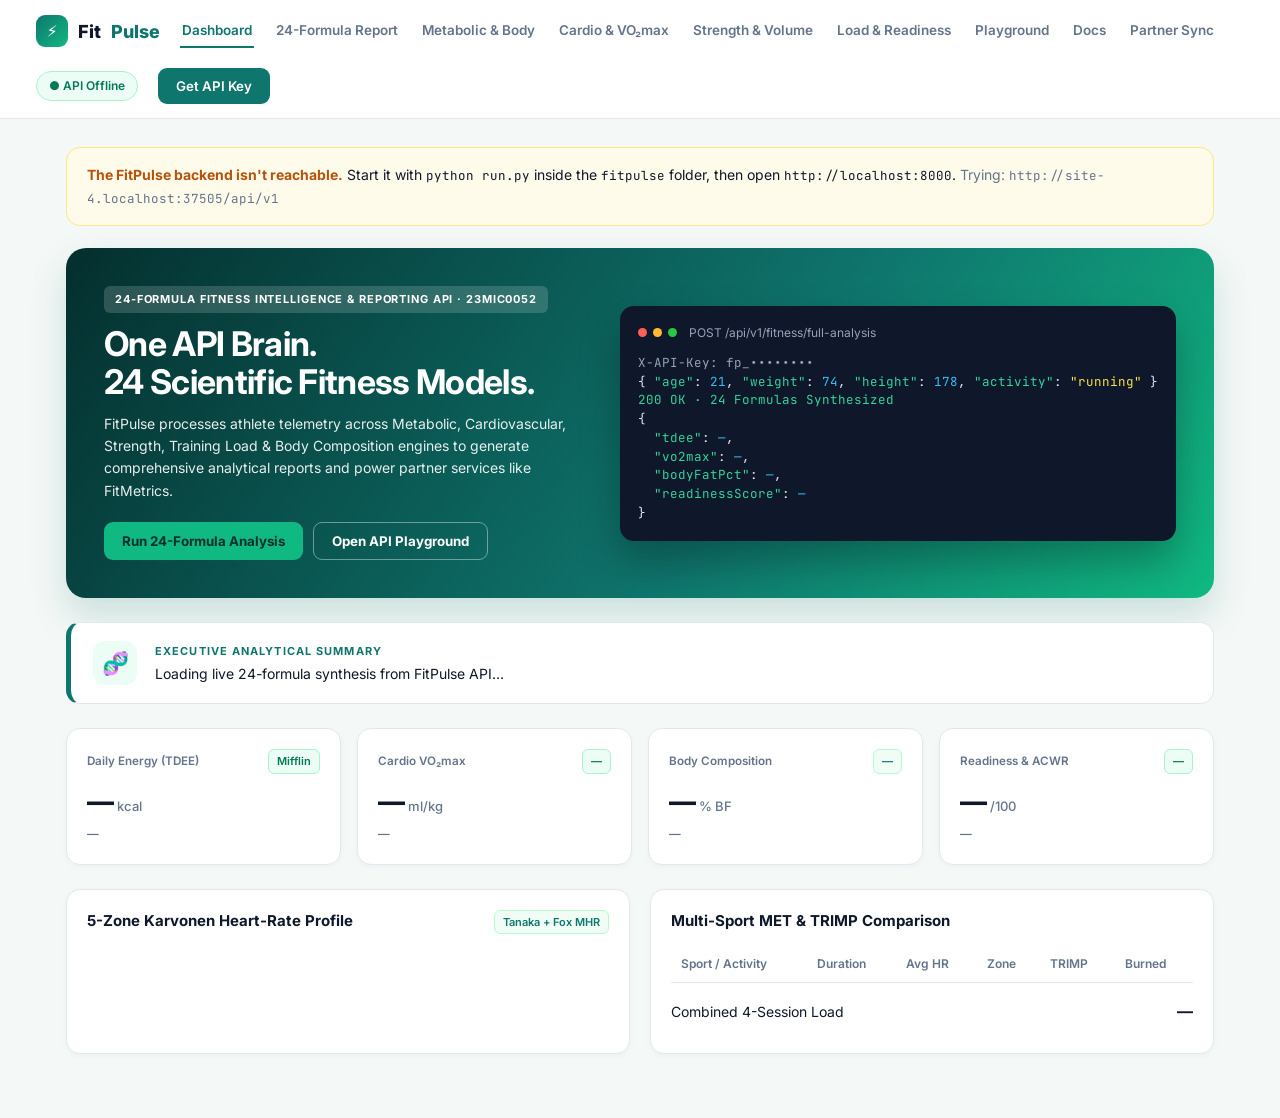
==== fitpulse/frontend/index.html @ ebc34ab5 "Add FitPulse 24-Formula API and UI under fitpulse directory" ====
<!doctype html>
<html lang="en">
<head>
  <meta charset="utf-8">
  <meta name="viewport" content="width=device-width,initial-scale=1">
  <title>FitPulse — 24-Formula Fitness Intelligence & Personal Metrics API</title>
  <link href="https://fonts.googleapis.com/css2?family=Inter:wght@400;500;600;700;800&family=JetBrains+Mono:wght@400;500;600&display=swap" rel="stylesheet">
  <link rel="stylesheet" href="style.css">
</head>
<body>
<nav>
  <div class="logo"><i>⚡</i>Fit<span>Pulse</span></div>
  <a data-s="dash" class="on">Dashboard</a>
  <a data-s="master">24-Formula Report</a>
  <a data-s="meta">Metabolic &amp; Body</a>
  <a data-s="cardio">Cardio &amp; VO₂max</a>
  <a data-s="str">Strength &amp; Volume</a>
  <a data-s="train">Load &amp; Readiness</a>
  <a data-s="play">Playground</a>
  <a data-s="docs">Docs</a>
  <a data-s="intg">Partner Sync</a>
  <div class="sp"></div>
  <span class="pill" id="health">● checking…</span>
  <button class="btn" onclick="openKey()">Get API Key</button>
</nav>

<div class="modal" id="keyModal">
  <div class="card">
    <h3>Get a free FitPulse API key</h3>
    <p class="sub" style="margin-bottom:14px">Keys are sent in the <code class="mono">X-API-Key</code> header · 60 requests/min.</p>
    <div id="keyForm">
      <label>Name</label><input id="kName" value="Majit">
      <label style="margin-top:10px">Email</label><input id="kMail" value="majit@vitstudent.ac.in">
      <div id="kErr" style="color:#ef4444;font-size:13px;margin-top:8px"></div>
      <div style="display:flex;gap:8px;margin-top:12px">
        <button class="btn" onclick="makeKey()">Generate key</button>
        <button class="btn o" onclick="closeKey()">Cancel</button>
      </div>
    </div>
    <div id="keyDone" style="display:none">
      <label>Your FitPulse API key</label>
      <div class="keybox" id="kOut"></div>
      <p style="font-size:13px;color:var(--mute)">Saved in this browser — the website now uses your key.</p>
      <button class="btn" style="margin-top:12px" onclick="closeKey()">Done</button>
    </div>
  </div>
</div>

<main>
  <div id="offline" style="display:none;background:#fffbeb;border:1px solid #fde68a;border-radius:14px;padding:16px 20px;margin-bottom:22px;font-size:14px;line-height:1.6">
    <b style="color:#b45309">The FitPulse backend isn't reachable.</b> Start it with <code class="mono">python run.py</code> inside the <code class="mono">fitpulse</code> folder, then open <code class="mono">http://localhost:8000</code>.
    <span style="color:var(--mute)">Trying: <code class="mono" id="apiUrl"></code></span>
  </div>

  <!-- 1. DASHBOARD -->
  <section id="dash" class="on">
    <div class="hero">
      <div>
        <span class="tag">24-Formula Fitness Intelligence &amp; Reporting API · 23MIC0052</span>
        <h1>One API Brain.<br>24 Scientific Fitness Models.</h1>
        <p>FitPulse processes athlete telemetry across Metabolic, Cardiovascular, Strength, Training Load &amp; Body Composition engines to generate comprehensive analytical reports and power partner services like FitMetrics.</p>
        <div class="btns">
          <button class="btn" onclick="go('master')">Run 24-Formula Analysis</button>
          <button class="btn o" onclick="go('play')">Open API Playground</button>
        </div>
      </div>
      <div class="codebox">
        <div class="h"><b></b><b></b><b></b>&nbsp; POST /api/v1/fitness/full-analysis</div>
<pre><span style="color:#94a3b8">X-API-Key: fp_••••••••</span>
{ <span class="k">"age"</span>: <span class="n">21</span>, <span class="k">"weight"</span>: <span class="n">74</span>, <span class="k">"height"</span>: <span class="n">178</span>, <span class="k">"activity"</span>: <span class="s">"running"</span> }
<span style="color:#34d399">200 OK · 24 Formulas Synthesized</span>
{
  <span class="k">"tdee"</span>: <span class="n" id="hTdee">—</span>,
  <span class="k">"vo2max"</span>: <span class="n" id="hVo2">—</span>,
  <span class="k">"bodyFatPct"</span>: <span class="n" id="hBf">—</span>,
  <span class="k">"readinessScore"</span>: <span class="n" id="hRdy">—</span>
}</pre>
      </div>
    </div>

    <div class="summary">
      <div class="ic">🧬</div>
      <div>
        <div class="eyebrow" style="margin:0 0 4px">Executive Analytical Summary</div>
        <p id="dSum">Loading live 24-formula synthesis from FitPulse API…</p>
      </div>
    </div>

    <div class="grid4">
      <div class="card stat"><small>Daily Energy (TDEE) <span class="chip gr" id="dBmrTag">Mifflin</span></small><div class="v" id="dTdee">—<span> kcal</span></div><small id="dBmrSub">—</small></div>
      <div class="card stat"><small>Cardio VO₂max <span class="chip gr" id="dVo2Tag">—</span></small><div class="v" id="dVo2">—<span> ml/kg</span></div><small id="dFitAge">—</small></div>
      <div class="card stat"><small>Body Composition <span class="chip" id="dBfTag">—</span></small><div class="v" id="dBf">—<span> % BF</span></div><small id="dBmiSub">—</small></div>
      <div class="card stat"><small>Readiness &amp; ACWR <span class="chip gr" id="dRdyTag">—</span></small><div class="v" id="dRdy">—<span> /100</span></div><small id="dAcwrSub">—</small></div>
    </div>

    <div class="grid2">
      <div class="card">
        <h3>5-Zone Karvonen Heart-Rate Profile <span class="chip" style="float:right">Tanaka + Fox MHR</span></h3>
        <div id="dZones"></div>
      </div>
      <div class="card">
        <h3>Multi-Sport MET &amp; TRIMP Comparison</h3>
        <table>
          <tr><th>Sport / Activity</th><th>Duration</th><th>Avg HR</th><th>Zone</th><th>TRIMP</th><th>Burned</th></tr>
          <tbody id="dLog"></tbody>
        </table>
        <div class="res" style="border:0;margin-top:6px"><span>Combined 4-Session Load</span><b id="dLogT">—</b></div>
      </div>
    </div>
  </section>

  <!-- 2. 24-FORMULA MASTER REPORT SHEET -->
  <section id="master">
    <div class="eyebrow">Comprehensive Analytical Engine</div>
    <h2>24-Formula Master Fitness Report Sheet</h2>
    <p class="sub">Enter athlete biometrics and session data once — FitPulse runs all <b>24 scientific formulas across 5 domains</b> and generates a downloadable PDF Report Sheet.</p>
    <div class="grid2" style="grid-template-columns:1fr 1.35fr">
      <div class="card">
        <h3>Athlete &amp; Biometric Inputs</h3>
        <div class="f3">
          <div><label>Athlete Name</label><input id="mName" value="Majit · 23MIC0052"></div>
          <div><label>Age</label><input id="mAge" value="21"></div>
          <div><label>Gender</label><select id="mGen"><option value="male">Male</option><option value="female">Female</option></select></div>
        </div>
        <div class="f3">
          <div><label>Weight (kg)</label><input id="mWt" value="74"></div>
          <div><label>Height (cm)</label><input id="mHt" value="178"></div>
          <div><label>Activity Level</label><select id="mActLvl"><option value="sedentary">Sedentary</option><option value="light">Light</option><option value="moderate" selected>Moderate</option><option value="active">Active</option><option value="very_active">Very Active</option></select></div>
        </div>
        <div class="f3">
          <div><label>Neck (cm)</label><input id="mNk" value="38"></div>
          <div><label>Waist (cm)</label><input id="mWa" value="84"></div>
          <div><label>Goal</label><select id="mGoal"><option value="lose">Weight Loss</option><option value="maintain" selected>Maintain</option><option value="gain">Muscle Gain</option></select></div>
        </div>
        <h3 style="margin-top:14px">Sport, Cardio, Strength &amp; Recovery Inputs</h3>
        <div class="f3">
          <div><label>Sport Activity</label><select id="mSport"><option value="running">Running</option><option value="cycling">Cycling</option><option value="swimming">Swimming</option><option value="hiit">HIIT</option><option value="football">Football</option><option value="badminton">Badminton</option><option value="weight_training">Weight Training</option></select></div>
          <div><label>Duration (min)</label><input id="mDur" value="45"></div>
          <div><label>Avg HR / Rest HR</label><div style="display:flex;gap:6px"><input id="mAhr" value="172"><input id="mRhr" value="62"></div></div>
        </div>
        <div class="f3">
          <div><label>5K Run Time (min)</label><input id="mPaceT" value="25"></div>
          <div><label>Cooper 12-min (m)</label><input id="mCooper" value="2800"></div>
          <div><label>Bench (kg × reps)</label><div style="display:flex;gap:6px"><input id="mLw" value="80"><input id="mLr" value="6"></div></div>
        </div>
        <div style="display:flex;gap:10px;margin-top:12px">
          <button class="btn" style="flex:1" onclick="runMaster()">⚡ Run All 24 Formulas</button>
          <button class="btn o" style="flex:1" onclick="downloadMasterPdf()">⬇ Download PDF Report Sheet</button>
        </div>
      </div>

      <div class="card">
        <h3>Live 24-Formula Analytical Matrix <span class="chip gr" style="float:right">POST /fitness/full-analysis</span></h3>
        <div id="mMatrix" class="matrix-grid"></div>
      </div>
    </div>
  </section>

  <!-- 3. METABOLIC & BODY COMPOSITION -->
  <section id="meta">
    <div class="eyebrow">Domains 1 &amp; 5 · Metabolic &amp; Body Composition</div>
    <h2>Multi-Model BMR, TDEE, Macros &amp; Anthropometry</h2>
    <p class="sub">Compares Mifflin-St Jeor, Harris-Benedict &amp; Katch-McArdle BMR equations alongside BMI Prime, Ponderal Index, U.S. Navy Body Fat &amp; 4 Ideal Weight models.</p>
    <div class="grid2">
      <div class="card">
        <h3>Metabolic Energy &amp; Macronutrient Engine <span class="chip" style="float:right">/fitness/calories</span></h3>
        <div class="f3">
          <div><label>Age</label><input id="eAge" value="21"></div>
          <div><label>Gender</label><select id="eGen"><option value="male">Male</option><option value="female">Female</option></select></div>
          <div><label>Weight (kg)</label><input id="eWt" value="74"></div>
        </div>
        <div class="f3">
          <div><label>Height (cm)</label><input id="eHt" value="178"></div>
          <div><label>Activity Level</label><select id="eAct"><option value="sedentary">Sedentary (1.2×)</option><option value="light">Light (1.375×)</option><option value="moderate" selected>Moderate (1.55×)</option><option value="active">Active (1.725×)</option><option value="very_active">Very Active (1.9×)</option></select></div>
          <div><label>Goal</label><select id="eGoal"><option value="lose">Lose (-500)</option><option value="maintain" selected>Maintain</option><option value="gain">Gain (+350)</option></select></div>
        </div>
        <button class="btn" style="width:100%" onclick="calcEnergy()">Calculate Metabolic Profile</button>
        <div id="eOut" style="margin-top:12px"></div>
      </div>

      <div class="card">
        <h3>Anthropometry: BMI, Navy Body Fat &amp; Ideal Weight</h3>
        <div class="f4">
          <div><label>Height (cm)</label><input id="bHt" value="178"></div>
          <div><label>Weight (kg)</label><input id="bWt" value="74"></div>
          <div><label>Neck (cm)</label><input id="bNk" value="38"></div>
          <div><label>Waist (cm)</label><input id="bWa" value="84"></div>
        </div>
        <button class="btn" style="width:100%" onclick="calcBody()">Analyse Body Composition</button>
        <div id="bOut" style="margin-top:12px"></div>
      </div>
    </div>
  </section>

  <!-- 4. CARDIO & VO2MAX -->
  <section id="cardio">
    <div class="eyebrow">Domain 2 · Cardiovascular Performance</div>
    <h2>Pace, Riegel Race Predictor &amp; Dual-Model VO₂max</h2>
    <p class="sub">Supports Running, Cycling &amp; Swimming pace analysis, Riegel endurance predictions, and Cooper 12-min + Uth HR-Ratio VO₂max models.</p>
    <div class="grid2">
      <div class="card">
        <h3>Pace &amp; Riegel Race Predictor <span class="chip" style="float:right">/fitness/pace</span></h3>
        <div class="f3">
          <div><label>Activity</label><select id="pAct"><option value="running">Running</option><option value="cycling">Cycling</option><option value="swimming">Swimming</option></select></div>
          <div><label>Distance (km)</label><input id="pDist" value="5"></div>
          <div><label>Time (min)</label><input id="pTime" value="25"></div>
        </div>
        <button class="btn" style="width:100%" onclick="calcPace()">Analyse Pace &amp; Predict Races</button>
        <div class="grid3" style="margin:16px 0 6px">
          <div><label>Pace</label><b style="font-size:22px" id="pP">—</b><small style="color:var(--mute)"> /km</small></div>
          <div><label>Speed</label><b style="font-size:22px" id="pS">—</b><small style="color:var(--mute)"> km/h</small></div>
          <div><label>Model</label><small id="pM" class="mono">Riegel ^1.06</small></div>
        </div>
        <table><tr><th>Target Event</th><th>Predicted Finish</th><th>Target Pace</th></tr><tbody id="pTab"></tbody></table>
      </div>

      <div class="card">
        <h3>VO₂max (Cooper + Uth) &amp; Fitness Age <span class="chip" style="float:right">/fitness/vo2max</span></h3>
        <div class="f3">
          <div><label>Age</label><input id="vAge" value="21"></div>
          <div><label>Gender</label><select id="vGen"><option value="male">Male</option><option value="female">Female</option></select></div>
          <div><label>Resting HR</label><input id="vRhr" value="62"></div>
        </div>
        <div class="f2">
          <div><label>Measured Max HR (optional)</label><input id="vMhr" placeholder="auto (Tanaka)"></div>
          <div><label>Cooper 12-min Distance m (optional)</label><input id="vCooper" value="2800"></div>
        </div>
        <button class="btn" style="width:100%" onclick="calcVo2()">Estimate VO₂max &amp; Fitness Age</button>
        <div style="text-align:center;margin:16px 0 4px">
          <b style="font-size:40px" id="vVal">—</b> <span style="color:var(--mute)">ml/kg/min</span><br>
          <span class="chip gr" id="vRate">—</span>
        </div>
        <div class="lvl" id="vLvl"></div>
        <div id="vOut" style="margin-top:10px"></div>
      </div>
    </div>
  </section>

  <!-- 5. STRENGTH & SESSION VOLUME -->
  <section id="str">
    <div class="eyebrow">Domain 3 · Strength &amp; Muscular Analytics</div>
    <h2>Multi-Model 1RM (Epley, Brzycki, Lombardi) &amp; Session Volume</h2>
    <p class="sub">Benchmarks relative strength against bodyweight norms and computes muscle-group volume distribution.</p>
    <div class="grid2" style="grid-template-columns:1fr 1.3fr">
      <div class="card">
        <h3>1RM &amp; Strength Classification <span class="chip" style="float:right">/fitness/strength-analysis</span></h3>
        <div class="f2">
          <div><label>Exercise</label><select id="sEx"><option value="bench_press">Bench press</option><option value="squat">Squat</option><option value="deadlift">Deadlift</option><option value="overhead_press">Overhead press</option></select></div>
          <div><label>Bodyweight (kg)</label><input id="sBw" value="74"></div>
        </div>
        <div class="f2">
          <div><label>Weight Lifted (kg)</label><input id="sW" value="80"></div>
          <div><label>Reps Performed</label><input id="sR" value="6"></div>
        </div>
        <button class="btn" style="width:100%" onclick="calcLift()">Analyse Lift</button>
        <div style="text-align:center;margin:16px 0 4px">
          <label>Consensus 1RM</label><b style="font-size:38px" id="s1">—</b> <span style="color:var(--mute)">kg</span>
        </div>
        <div class="lvl" id="sLvl"></div>
        <div id="sOut" style="margin-top:8px"></div>
      </div>

      <div class="card">
        <h3>Session Volume &amp; Muscle Breakdown <span class="chip" style="float:right">/fitness/session-volume</span></h3>
        <table class="sets"><tr><th>Exercise</th><th>Weight (kg)</th><th>Reps</th><th></th></tr><tbody id="vSets"></tbody></table>
        <div style="display:flex;gap:8px;margin:10px 0 4px">
          <button class="btn o" onclick="addSet()">+ Add set</button>
          <button class="btn" onclick="calcVolume()">Analyse Session</button>
        </div>
        <div class="grid3" style="margin-top:14px">
          <div><label>Total Volume</label><b style="font-size:21px" id="vVol">—</b></div>
          <div><label>Avg Intensity</label><b style="font-size:21px" id="vInt">—</b></div>
          <div><label>Est. Calories</label><b style="font-size:21px" id="vK">—</b></div>
        </div>
        <div id="vMus" style="margin-top:10px"></div>
      </div>
    </div>
  </section>

  <!-- 6. TRAINING LOAD & READINESS -->
  <section id="train">
    <div class="eyebrow">Domain 4 · Training Load, ACWR &amp; Recovery</div>
    <h2>ACWR Injury-Risk Chart, Monotony/Strain &amp; Readiness</h2>
    <p class="sub">Evaluates 28-day Acute:Chronic Workload Ratio (Gabbett model) and daily readiness score (0–100).</p>
    <div class="grid2" style="grid-template-columns:1.35fr 1fr">
      <div class="card">
        <h3>28-Day Training Load &amp; ACWR <span class="chip" style="float:right">/fitness/training-balance</span></h3>
        <svg id="tChart" viewBox="0 0 600 190" style="width:100%;height:190px"></svg>
        <div class="meter"><i id="tPin" style="left:50%"></i></div>
        <div class="grid3" style="margin-top:14px">
          <div><label>ACWR</label><b style="font-size:24px" id="tAc">—</b> <span class="chip" id="tZ">—</span></div>
          <div><label>Acute / Chronic</label><b style="font-size:18px" id="tAcu">—</b></div>
          <div><label>Monotony · Strain</label><b style="font-size:18px" id="tMon">—</b></div>
        </div>
        <div class="rec" id="tAdv">—</div>
        <button class="btn o" style="margin-top:12px" onclick="spikeLoads()">Simulate Load Spike</button>
      </div>

      <div class="card">
        <h3>Daily Readiness &amp; Recovery <span class="chip" style="float:right">/fitness/readiness</span></h3>
        <div class="f2">
          <div><label>Last Session Load (TRIMP)</label><input id="rL" value="121"></div>
          <div><label>Hours Since Session</label><input id="rH" value="40"></div>
        </div>
        <div class="f2">
          <div><label>Resting HR Today</label><input id="rR" value="61"></div>
          <div><label>Baseline Resting HR</label><input id="rB" value="62"></div>
        </div>
        <div class="f2">
          <div><label>Sleep (hours)</label><input id="rS" value="7.5"></div>
          <div><label>Muscle Soreness (1–5)</label><input id="rSo" value="2"></div>
        </div>
        <button class="btn" style="width:100%" onclick="calcReady()">Evaluate Readiness</button>
        <div class="ring" id="rRing"><div><span><b id="rScore">—</b><br><small id="rStat">—</small></span></div></div>
        <div id="rBreak"></div>
        <div class="rec" id="rRec">—</div>
        <div id="rFlags"></div>
      </div>
    </div>
  </section>

  <!-- 7. PLAYGROUND -->
  <section id="play">
    <div class="eyebrow">Developer Console</div>
    <h2>Interactive API Playground</h2>
    <p class="sub">Test any of FitPulse's 24-formula endpoints live with custom JSON payloads.</p>
    <div class="pg">
      <div>
        <label>Endpoint</label>
        <select id="pEp" onchange="fillBody()"></select>
        <label style="margin-top:12px">Header · X-API-Key</label>
        <input id="pKey" class="mono">
        <label style="margin-top:12px">Request Body (JSON)</label>
        <textarea id="pBody" rows="13"></textarea>
        <button class="btn" style="margin-top:14px;background:var(--acc);color:#042f2e" onclick="sendPlay()">Send Request ▶</button>
      </div>
      <div>
        <label>Response <span class="status" id="pStat" style="float:right"></span></label>
        <pre id="pOut">// response will appear here</pre>
      </div>
    </div>
  </section>

  <!-- 8. DOCS -->
  <section id="docs">
    <div class="eyebrow">API Reference</div>
    <h2>FitPulse REST API Documentation</h2>
    <p class="sub">Base URL <code class="mono">/api/v1</code> · Auth: <code class="mono">X-API-Key</code> header · Interactive Swagger UI at <a href="/docs" target="_blank" class="mono" style="color:var(--pri);font-weight:700">/docs</a></p>
    <div id="dList"></div>
  </section>

  <!-- 9. PARTNER INTEGRATION -->
  <section id="intg">
    <div class="eyebrow">Microservice Architecture</div>
    <h2>Partner Service Integration (FitPulse ⇄ FitMetrics)</h2>
    <p class="sub">FitPulse (<b>23MIC0052</b>) serves as the <b>24-Formula Analytical &amp; Metabolic Intelligence Hub</b>, while FitMetrics (<b>23MIC0060</b>) tracks live workout sessions.</p>
    <div class="flow">
      <div class="node me"><b>FitPulse API (23MIC0052)</b><br><small style="color:var(--mute)">24-Formula Intelligence &amp; TDEE</small></div>
      <div class="arrow">POST /api/v1/fitness/calories<b>⇄</b>POST /api/v1/metrics/workout-analysis</div>
      <div class="node"><b>FitMetrics API (23MIC0060)</b><br><small style="color:var(--mute)">Partner Workout Telemetry</small></div>
    </div>
    <div class="grid2">
      <div class="card">
        <h3>Live Partner Sync Test <span class="chip gr" style="float:right">/fitness/partner-sync</span></h3>
        <div class="res"><span>Baseline TDEE (FitPulse Mifflin-St Jeor)</span><b id="iTdee">—</b></div>
        <div class="res"><span>Workout Burn (from Partner FitMetrics)</span><b id="iBurn">—</b></div>
        <div class="res"><span>Workout HR Zone (from Partner FitMetrics)</span><b id="iZone">—</b></div>
        <div class="res"><span>Adjusted Daily Energy Need</span><b id="iAdj">—</b></div>
        <button class="btn" style="margin-top:12px;width:100%" onclick="syncPartner()">Re-Sync with Partner FitMetrics</button>
      </div>
      <div class="card">
        <h3>Provided to Partner FitMetrics <span class="chip" style="float:right">Contract Verified</span></h3>
        <table>
          <tr><th>Endpoint</th><th>Purpose</th></tr>
          <tr><td class="mono">POST /api/v1/fitness/calories</td><td>Provides <code class="mono">bmr</code> &amp; <code class="mono">dailyCalories</code> to FitMetrics <code class="mono">/metrics/energy-balance</code></td></tr>
          <tr><td class="mono">POST /api/v1/fitness/full-analysis</td><td>Synthesizes all 24 analytical formulas into a single report</td></tr>
          <tr><td class="mono">POST /api/v1/reports/fitness-sheet</td><td>Generates downloadable A4 PDF analytical report sheet</td></tr>
        </table>
      </div>
    </div>
  </section>
</main>

<script>
const API = new URLSearchParams(location.search).get('api')
  || (location.protocol.startsWith('http') ? location.origin + '/api/v1' : 'http://localhost:8000/api/v1');
const DEMO = 'fp_demo_public_key';
const $ = id => document.getElementById(id);
const store = {
  get(){ try { return localStorage.getItem('fp_key') || null; } catch(e) { return null; } },
  set(v){ try { v ? localStorage.setItem('fp_key', v) : localStorage.removeItem('fp_key'); } catch(e) {} }
};
let KEY = store.get() || DEMO;
const hdr = () => ({'Content-Type': 'application/json', 'X-API-Key': KEY});

async function post(p, b, retried) {
  let r; const used = KEY;
  try { r = await fetch(API + p, {method: 'POST', headers: hdr(), body: JSON.stringify(b)}); }
  catch(e) { offline(true); return {success: false, error: 'Cannot reach FitPulse API at ' + API}; }
  if (r.status === 401 && used !== DEMO && !retried) { resetKey(); return post(p, b, true); }
  try { return await r.json(); } catch(e) { return {success: false, error: 'Unexpected response (' + r.status + ')'}; }
}

function resetKey() { KEY = DEMO; store.set(''); if ($('pKey')) $('pKey').value = DEMO; health(); }
function offline(on) { if ($('offline')) $('offline').style.display = on ? 'block' : 'none'; }
const v = id => +$(id).value;
const row = (k, val, c='') => `<div class="res"><span>${k}</span><b>${val} ${c}</b></div>`;

const LOADS = [55,0,70,0,60,85,0, 60,0,75,0,65,90,0, 65,0,80,0,70,95,0, 121,0,68,0,47,95,0];
let loads = LOADS.slice();
let SETS = [['bench_press',80,6],['bench_press',80,6],['squat',100,5],['squat',100,5],['barbell_row',60,10],['overhead_press',45,8]];

const EPS = {
  '/fitness/full-analysis': {g:'Master 24-Formula Engine', d:'Runs all 24 scientific formulas across 5 domains in one call', b:{athlete:'Majit · 23MIC0052',age:21,gender:'male',height:178,weight:74,neck:38,waist:84,activityLevel:'moderate',goal:'maintain',activity:'running',duration:45,avgHr:172,restingHr:62,cooperDistance:2800,distanceKm:5,paceDurationMin:25,exercise:'bench_press',liftWeight:80,liftReps:6}},
  '/fitness/calories': {g:'Metabolic & Energy (Formulas 1–4)', d:'Mifflin-St Jeor, Harris-Benedict, Katch-McArdle BMR, TDEE & Macros (FitMetrics Partner Endpoint)', b:{age:21,gender:'male',height:178,weight:74,activityLevel:'moderate',goal:'maintain',bodyFatPct:15.7}},
  '/fitness/activity-burn': {g:'Metabolic & Energy (Formulas 1–4)', d:'MET-based calorie expenditure for 12 sports & activities', b:{activity:'running',duration:45,weight:74}},
  '/fitness/heart-rate-zones': {g:'Cardiovascular (Formulas 5–10)', d:'Tanaka, Fox & Gellish MHR + 5 Karvonen HR zones', b:{age:21,restingHr:62}},
  '/fitness/vo2max': {g:'Cardiovascular (Formulas 5–10)', d:'Cooper 12-min & Uth HR-ratio VO2max + Fitness Age', b:{age:21,gender:'male',restingHr:62,cooperDistance:2800}},
  '/fitness/pace': {g:'Cardiovascular (Formulas 5–10)', d:'Pace, speed & Riegel race time predictions', b:{activity:'running',distance:5,duration:25}},
  '/fitness/strength-analysis': {g:'Strength & Power (Formulas 11–15)', d:'Epley, Brzycki & Lombardi 1RM, Relative Strength & Level', b:{exercise:'bench_press',weight:80,reps:6,bodyweight:74}},
  '/fitness/session-volume': {g:'Strength & Power (Formulas 11–15)', d:'Total session volume, intensity & muscle-group breakdown', b:{bodyweight:74,sets:[{exercise:'bench_press',weight:80,reps:6},{exercise:'squat',weight:100,reps:5}]}},
  '/fitness/workout-analysis': {g:'Training Load & Recovery (Formulas 16–20)', d:'Banister & Edwards TRIMP, %HRR zone, recovery & hydration', b:{activity:'running',duration:45,weight:74,age:21,restingHr:62,avgHr:172,gender:'male',climate:'normal'}},
  '/fitness/training-balance': {g:'Training Load & Recovery (Formulas 16–20)', d:'28-day ACWR injury risk, Foster monotony & strain', b:{dailyLoads:LOADS}},
  '/fitness/readiness': {g:'Training Load & Recovery (Formulas 16–20)', d:'0–100 daily readiness score & training recommendation', b:{lastLoad:121,hoursSince:40,restingHr:61,baselineRestingHr:62,sleepHours:7.5,soreness:2}},
  '/fitness/hydration': {g:'Training Load & Recovery (Formulas 16–20)', d:'ACSM sweat loss & fluid/electrolyte replacement plan', b:{weight:74,duration:45,intensity:'high',climate:'normal'}},
  '/fitness/bmi': {g:'Body Composition (Formulas 21–24)', d:'BMI, BMI Prime, Rohrer Ponderal Index & healthy range', b:{weight:74,height:178}},
  '/fitness/body-fat': {g:'Body Composition (Formulas 21–24)', d:'U.S. Navy body-fat %, fat mass & lean body mass', b:{gender:'male',height:178,neck:38,waist:84,weight:74}},
  '/fitness/ideal-weight': {g:'Body Composition (Formulas 21–24)', d:'Hamwi, Devine, Robinson & Miller ideal bodyweight models', b:{height:178,gender:'male'}},
  '/fitness/partner-sync': {g:'Partner Integration', d:'Live service-to-service sync with FitMetrics API (23MIC0060)', b:{activity:'running',duration:45,weight:74,age:21,restingHr:62,avgHr:172}},
  '/reports/fitness-sheet': {g:'Reports & Keys', d:'Download 24-Formula Master PDF Report Sheet', b:{athlete:'Majit · 23MIC0052',age:21,gender:'male',height:178,weight:74}}
};

function go(s) {
  document.querySelectorAll('nav a').forEach(a => a.classList.toggle('on', a.dataset.s === s));
  document.querySelectorAll('section').forEach(x => x.classList.toggle('on', x.id === s));
}
document.querySelectorAll('nav a').forEach(a => a.onclick = () => go(a.dataset.s));

function openKey() { $('keyModal').classList.add('on'); $('keyForm').style.display=''; $('keyDone').style.display='none'; }
function closeKey() { $('keyModal').classList.remove('on'); }
async function makeKey() {
  const r = await fetch(API + '/keys', {method:'POST', headers:{'Content-Type':'application/json'}, body:JSON.stringify({name:$('kName').value, email:$('kMail').value})}).then(r=>r.json()).catch(()=>({success:false,error:'Backend offline'}));
  if (!r.success) { $('kErr').textContent = r.error || 'Failed'; return; }
  KEY = r.data.apiKey; store.set(KEY); $('kOut').textContent = KEY;
  $('keyForm').style.display='none'; $('keyDone').style.display=''; $('pKey').value = KEY; health();
}

function health() {
  return fetch(API + '/health').then(r => r.json()).then(() => {
    offline(false);
    $('health').textContent = '● 24-Formula Engine Online';
    return true;
  }).catch(() => {
    offline(true);
    $('health').textContent = '● API Offline';
    return false;
  });
}

const ZC = ['#93c5fd', '#34d399', '#fde047', '#fb923c', '#f43f5e'];
function zonesHtml(z, max, hr) {
  return z.map((r, i) => `<div class="zone ${hr >= r.min && hr <= r.max ? 'hl' : ''}"><span>${r.zone}</span><div class="bar"><i style="width:${r.max/max*100}%;background:${ZC[i]}"></i></div><b>${r.min}–${r.max}</b></div>`).join('');
}

async function loadDash() {
  const res = await post('/fitness/full-analysis', EPS['/fitness/full-analysis'].b);
  if (!res.success) return;
  const d = res.data;
  $('hTdee').textContent = d.metabolic.tdee;
  $('hVo2').textContent = d.cardio.vo2max.vo2max;
  $('hBf').textContent = d.bodyComposition.bodyFat.bodyFat;
  $('hRdy').textContent = d.trainingLoad.readiness.readinessScore;
  $('dSum').textContent = `${d.workout.summary} Daily maintenance is ${d.metabolic.tdee} kcal (Mifflin BMR ${d.metabolic.bmrMifflinStJeor} kcal, Harris-Benedict ${d.metabolic.bmrHarrisBenedict} kcal). VO₂max is ${d.cardio.vo2max.vo2max} ml/kg/min (${d.cardio.vo2max.rating}, Fitness Age ${d.bodyComposition.fitnessAge}).`;
  $('dTdee').innerHTML = d.metabolic.tdee + '<span> kcal</span>';
  $('dBmrSub').textContent = `BMR: ${d.metabolic.bmrMifflinStJeor} (Mifflin) · ${d.metabolic.bmrHarrisBenedict} (Harris)`;
  $('dVo2').innerHTML = d.cardio.vo2max.vo2max + '<span> ml/kg</span>';
  $('dVo2Tag').textContent = d.cardio.vo2max.rating;
  $('dFitAge').textContent = `Fitness Age: ${d.bodyComposition.fitnessAge} yrs · Uth: ${d.cardio.vo2max.vo2maxUth}`;
  $('dBf').innerHTML = d.bodyComposition.bodyFat.bodyFat + '<span> %</span>';
  $('dBfTag').textContent = d.bodyComposition.bodyFat.category;
  $('dBmiSub').textContent = `BMI ${d.bodyComposition.bmi.bmi} · Lean Mass ${d.bodyComposition.bodyFat.leanMass} kg`;
  $('dRdy').innerHTML = d.trainingLoad.readiness.readinessScore + '<span> /100</span>';
  $('dRdyTag').textContent = d.trainingLoad.readiness.status;
  $('dAcwrSub').textContent = `ACWR ${d.trainingLoad.balance.acwr} (${d.trainingLoad.balance.zone})`;

  const z = d.cardio.zones;
  $('dZones').innerHTML = zonesHtml(z.zones, z.maxHr, 172) + `<p style="color:var(--mute);font-size:12px;margin-top:10px">Tanaka Max HR: ${z.tanaka} bpm · Fox: ${z.fox} bpm · Gellish: ${z.gellish} bpm · HRR: ${z.heartRateReserve} bpm</p>`;

  const sessions = [['running', 45, 172], ['swimming', 40, 158], ['cycling', 60, 145], ['badminton', 50, 152]];
  let tot = 0, rows = '';
  for (const [ac, dur, hr] of sessions) {
    const w = (await post('/fitness/workout-analysis', {activity: ac, duration: dur, weight: 74, age: 21, restingHr: 62, avgHr: hr})).data;
    if (w) {
      tot += w.trainingLoad;
      rows += `<tr><td style="text-transform:capitalize">${ac}</td><td>${dur} min</td><td>${hr} bpm</td><td><span class="chip">${w.zone.split(' ·')[0]}</span></td><td>${w.trainingLoad}</td><td><b>${w.caloriesBurned} kcal</b></td></tr>`;
    }
  }
  $('dLog').innerHTML = rows;
  $('dLogT').textContent = tot + ' TRIMP';
}

function masterPayload() {
  return {
    athlete: $('mName').value,
    age: v('mAge'),
    gender: $('mGen').value,
    weight: v('mWt'),
    height: v('mHt'),
    activityLevel: $('mActLvl').value,
    neck: v('mNk'),
    waist: v('mWa'),
    goal: $('mGoal').value,
    activity: $('mSport').value,
    duration: v('mDur'),
    avgHr: v('mAhr'),
    restingHr: v('mRhr'),
    paceDurationMin: v('mPaceT'),
    cooperDistance: v('mCooper'),
    liftWeight: v('mLw'),
    liftReps: v('mLr')
  };
}

async function runMaster() {
  const res = await post('/fitness/full-analysis', masterPayload());
  if (!res.success) return;
  $('mMatrix').innerHTML = res.data.formulasSummary.map(f => `
    <div class="formula-row">
      <div><span class="num">${f.id}</span><b>${f.name}</b><br><small style="color:var(--mute);margin-left:34px">${f.domain}</small></div>
      <span class="chip gr" style="font-size:12px">${f.value}</span>
    </div>
  `).join('');
}

async function downloadMasterPdf() {
  const r = await fetch(API + '/reports/fitness-sheet', {method: 'POST', headers: hdr(), body: JSON.stringify(masterPayload())});
  if (!r.ok) return;
  const b = await r.blob();
  const u = URL.createObjectURL(b);
  const a = document.createElement('a');
  a.href = u;
  a.download = 'fitpulse-24-formula-report.pdf';
  a.click();
}

async function calcEnergy() {
  const res = await post('/fitness/calories', {age: v('eAge'), gender: $('eGen').value, weight: v('eWt'), height: v('eHt'), activityLevel: $('eAct').value, goal: $('eGoal').value, bodyFatPct: 15.7});
  if (!res.success) return;
  const d = res.data;
  $('eOut').innerHTML =
    row('1. Mifflin-St Jeor BMR', d.bmrMifflinStJeor + ' kcal/day') +
    row('2. Harris-Benedict BMR', d.bmrHarrisBenedict + ' kcal/day') +
    row('3. Katch-McArdle BMR', (d.bmrKatchMcArdle || '—') + ' kcal/day') +
    row('Maintenance TDEE', d.tdee + ' kcal/day', `<span class="chip gr">${d.activityMultiplier}×</span>`) +
    row('Target Goal Calories', d.targetCalories + ' kcal/day') +
    row('Macronutrient Split', `${d.macros.proteinGrams}g P · ${d.macros.carbsGrams}g C · ${d.macros.fatGrams}g F`);
}

async function calcBody() {
  const [bmi, bf, ibw] = await Promise.all([
    post('/fitness/bmi', {weight: v('bWt'), height: v('bHt')}),
    post('/fitness/body-fat', {gender: 'male', height: v('bHt'), neck: v('bNk'), waist: v('bWa'), weight: v('bWt')}),
    post('/fitness/ideal-weight', {height: v('bHt'), gender: 'male'})
  ]);
  if (!bmi.success || !bf.success || !ibw.success) return;
  $('bOut').innerHTML =
    row('21. Body Mass Index (BMI)', bmi.data.bmi + ' kg/m²', `<span class="chip gr">${bmi.data.category}</span>`) +
    row('BMI Prime & Ponderal Index', `${bmi.data.bmiPrime} · ${bmi.data.ponderalIndex} kg/m³`) +
    row('22. U.S. Navy Body Fat %', bf.data.bodyFat + '%', `<span class="chip">${bf.data.category}</span>`) +
    row('Fat Mass / Lean Body Mass', `${bf.data.fatMass} kg / ${bf.data.leanMass} kg`) +
    row('23. Ideal Weight (Hamwi / Devine)', `${ibw.data.hamwiKg} kg / ${ibw.data.devineKg} kg`) +
    row('Ideal Weight (Robinson / Miller)', `${ibw.data.robinsonKg} kg / ${ibw.data.millerKg} kg`);
}

async function calcPace() {
  const r = await post('/fitness/pace', {activity: $('pAct').value, distance: v('pDist'), duration: v('pTime')});
  if (!r.success) return;
  const p = r.data;
  $('pP').textContent = p.paceMinPerKm;
  $('pS').textContent = p.speedKmh;
  $('pTab').innerHTML = Object.entries(p.predictions || {}).map(([k, x]) => `<tr><td><b>${k}</b></td><td>${x.time}</td><td>${x.paceMinPerKm}</td></tr>`).join('');
}

async function calcVo2() {
  const b = {age: v('vAge'), gender: $('vGen').value, restingHr: v('vRhr')};
  if ($('vMhr').value) b.maxHr = v('vMhr');
  if ($('vCooper').value) b.cooperDistance = v('vCooper');
  const r = await post('/fitness/vo2max', b);
  if (!r.success) return;
  const x = r.data;
  $('vVal').textContent = x.vo2max;
  $('vRate').textContent = x.rating;
  $('vLvl').innerHTML = ['Poor','Fair','Good','Excellent','Superior'].map(l => `<span class="${l === x.rating ? 'on' : ''}">${l}</span>`).join('');
  $('vOut').innerHTML =
    row('7. Cooper 12-min VO₂max', (x.vo2maxCooper || '—') + ' ml/kg/min') +
    row('8. Uth HR-Ratio VO₂max', x.vo2maxUth + ' ml/kg/min') +
    row('24. Physiological Fitness Age', x.fitnessAge + ' years');
}

async function calcLift() {
  const r = await post('/fitness/strength-analysis', {exercise: $('sEx').value, weight: v('sW'), reps: v('sR'), bodyweight: v('sBw')});
  if (!r.success) return;
  const t = r.data;
  $('s1').textContent = t.oneRepMax;
  $('sLvl').innerHTML = ['Beginner','Novice','Intermediate','Advanced','Elite'].map(l => `<span class="${l === t.strengthLevel ? 'on' : ''}">${l}</span>`).join('');
  $('sOut').innerHTML =
    row('11. Epley 1RM', t.epley + ' kg') +
    row('12. Brzycki / Lombardi 1RM', `${t.brzycki} kg / ${t.lombardi} kg`) +
    row('13. Relative Strength', t.relativeStrength + '× BW') +
    row('14. Strength Level', t.strengthLevel + (t.nextLevel ? ` (next: ${t.nextLevel} @ ${t.nextLevelAt} kg)` : ''));
}

function drawSets() {
  $('vSets').innerHTML = SETS.map((s, i) => `<tr><td><input value="${s[0]}" onchange="SETS[${i}][0]=this.value"></td><td><input value="${s[1]}" onchange="SETS[${i}][1]=+this.value"></td><td><input value="${s[2]}" onchange="SETS[${i}][2]=+this.value"></td><td><button class="x" onclick="SETS.splice(${i},1);drawSets()">✕</button></td></tr>`).join('');
}
function addSet() { SETS.push(['overhead_press', 45, 8]); drawSets(); }

async function calcVolume() {
  const r = await post('/fitness/session-volume', {bodyweight: 74, sets: SETS.map(s => ({exercise: s[0], weight: s[1], reps: s[2]}))});
  if (!r.success) return;
  const d = r.data;
  $('vVol').textContent = d.totalVolumeKg.toLocaleString() + ' kg';
  $('vInt').textContent = d.avgIntensityPct + '%';
  $('vK').textContent = d.estimatedCalories + ' kcal';
  const mx = Math.max(...Object.values(d.muscleGroups).map(m => m.sets));
  $('vMus').innerHTML = Object.entries(d.muscleGroups).map(([k, m]) => `<div class="hbar"><span style="text-transform:capitalize">${k}</span><div class="bar"><i style="width:${m.sets/mx*100}%;background:var(--pri)"></i></div><b>${m.sets} sets</b></div>`).join('');
}

function drawLoadChart(t) {
  const W = 600, H = 170, bw = W / 28, mx = Math.max(...loads, 1);
  let s = '';
  loads.forEach((x, i) => {
    const h = x / mx * (H - 20);
    s += `<rect x="${i*bw+3}" y="${H-h}" width="${bw-6}" height="${h}" rx="3" fill="${i>=21?'#10b981':'#99f6e4'}"/>`;
  });
  const cy = H - t.chronicLoad / mx * (H - 20), ay = H - t.acuteLoad / mx * (H - 20);
  s += `<line x1="0" x2="${W}" y1="${cy}" y2="${cy}" stroke="#0f766e" stroke-dasharray="5 4"/>`;
  s += `<line x1="${21*bw}" x2="${W}" y1="${ay}" y2="${ay}" stroke="#047857" stroke-width="2"/>`;
  $('tChart').innerHTML = s;
}

async function calcBalance() {
  const r = await post('/fitness/training-balance', {dailyLoads: loads});
  if (!r.success) return;
  const t = r.data;
  drawLoadChart(t);
  $('tPin').style.left = Math.min(t.acwr / 2.5 * 100, 99) + '%';
  $('tAc').textContent = t.acwr;
  $('tZ').textContent = t.zone;
  $('tAcu').textContent = t.acuteLoad + ' / ' + t.chronicLoad;
  $('tMon').textContent = (t.monotony ?? '—') + ' · ' + (t.strain ?? '—');
  $('tAdv').innerHTML = `<b>Injury Risk: ${t.injuryRisk}.</b> ${t.advice}`;
}

function spikeLoads() {
  loads = LOADS.slice(0, 21).concat([150, 125, 160, 0, 175, 140, 130]);
  calcBalance();
}

async function calcReady() {
  const res = await post('/fitness/readiness', {lastLoad: v('rL'), hoursSince: v('rH'), restingHr: v('rR'), baselineRestingHr: v('rB'), sleepHours: v('rS'), soreness: v('rSo')});
  if (!res.success) return;
  const r = res.data;
  $('rRing').style.background = `conic-gradient(#0f766e ${r.readinessScore*3.6}deg, #e2e8f0 0)`;
  $('rScore').textContent = r.readinessScore;
  $('rStat').textContent = r.status;
  const B = r.breakdown;
  $('rBreak').innerHTML = [['Recovery',B.recovery,50],['Heart rate',B.heartRate,25],['Sleep',B.sleep,15],['Soreness',B.soreness,10]].map(([k,x,m]) => `<div class="hbar"><span>${k}</span><div class="bar"><i style="width:${x/m*100}%;background:var(--pri2)"></i></div><b>${x}/${m}</b></div>`).join('');
  $('rRec').innerHTML = `<b>Recommendation: ${r.recommendation.type}</b> — ${r.recommendation.zone} (${r.recommendation.durationMin} min)`;
  $('rFlags').innerHTML = r.flags.map(f => `<div class="flag">⚠ ${f}</div>`).join('');
}

async function syncPartner() {
  const r = await post('/fitness/partner-sync', EPS['/fitness/partner-sync'].b);
  if (r.success) {
    $('iTdee').textContent = r.data.baselineTdee + ' kcal/day';
    $('iBurn').textContent = r.data.workoutBurnFromFitMetrics + ' kcal';
    $('iZone').textContent = r.data.workoutZoneFromFitMetrics;
    $('iAdj').textContent = r.data.adjustedDailyCalorieTarget + ' kcal/day';
  } else {
    $('iTdee').textContent = 'Partner FitMetrics unreachable (503)';
  }
}

function fillBody() { $('pBody').value = JSON.stringify(EPS[$('pEp').value].b, null, 2); }
async function sendPlay() {
  const ep = $('pEp').value, t = performance.now();
  let r;
  try { JSON.parse($('pBody').value); } catch(e) { $('pStat').textContent = 'invalid JSON'; return; }
  try { r = await fetch(API + ep, {method:'POST', headers:{'Content-Type':'application/json','X-API-Key':$('pKey').value}, body:$('pBody').value}); }
  catch(e) { $('pStat').textContent = 'network error'; return; }
  const ms = Math.round(performance.now() - t);
  $('pStat').textContent = `${r.status} · ${ms} ms`;
  if ((r.headers.get('content-type') || '').includes('pdf')) {
    $('pOut').textContent = '// PDF binary response — use the 24-Formula Report tab to download.';
    return;
  }
  $('pOut').textContent = JSON.stringify(await r.json(), null, 2);
}

$('pEp').innerHTML = Object.keys(EPS).map(k => `<option value="${k}">POST ${k}</option>`).join('');
$('pEp').value = '/fitness/full-analysis';
fillBody();
$('pKey').value = KEY;
$('apiUrl').textContent = API;

let g = '';
$('dList').innerHTML = `<div class="grp">System</div><div class="ep"><div class="t"><span class="m get">GET</span><code>/api/v1/health</code><span>Service & 24-formula engine status</span></div></div>` +
  Object.entries(EPS).map(([k, e]) => {
    const h = e.g !== g ? `<div class="grp">${e.g}</div>` : '';
    g = e.g;
    return h + `<div class="ep"><div class="t"><span class="m">POST</span><code>/api/v1${k}</code><span>${e.d}</span></div></div>`;
  }).join('');

drawSets();
health().then(up => {
  if (!up) return;
  loadDash();
  runMaster();
  calcEnergy();
  calcBody();
  calcPace();
  calcVo2();
  calcLift();
  calcVolume();
  calcBalance();
  calcReady();
  syncPartner();
});
</script>
</body>
</html>
---- fitpulse/frontend/style.css ----
:root {
  --bg: #f4f8f6;
  --card: #ffffff;
  --ink: #0f172a;
  --mute: #64748b;
  --line: #e2e8f0;
  --pri: #0f766e;
  --pri2: #14b8a6;
  --acc: #10b981;
  --warn: #f59e0b;
  --bad: #ef4444;
  --code: #0f172a;
}

* {
  box-sizing: border-box;
  margin: 0;
  padding: 0;
}

body {
  font-family: 'Inter', system-ui, -apple-system, sans-serif;
  background: var(--bg);
  color: var(--ink);
  font-size: 14px;
  line-height: 1.5;
}

nav {
  background: rgba(255, 255, 255, 0.95);
  backdrop-filter: blur(10px);
  border-bottom: 1px solid var(--line);
  display: flex;
  align-items: center;
  gap: 20px;
  padding: 14px 36px;
  position: sticky;
  top: 0;
  z-index: 10;
  flex-wrap: wrap;
}

.logo {
  display: flex;
  align-items: center;
  gap: 10px;
  font-weight: 800;
  font-size: 18px;
  color: var(--ink);
}

.logo i {
  width: 32px;
  height: 32px;
  border-radius: 9px;
  background: linear-gradient(135deg, var(--pri), var(--acc));
  display: grid;
  place-items: center;
  color: #fff;
  font-style: normal;
  font-size: 16px;
}

.logo span {
  color: var(--pri);
}

nav a {
  color: var(--mute);
  text-decoration: none;
  font-weight: 600;
  cursor: pointer;
  padding: 6px 2px;
  border-bottom: 2px solid transparent;
  transition: 0.15s ease;
  font-size: 13.5px;
}

nav a:hover {
  color: var(--pri);
}

nav a.on {
  color: var(--pri);
  border-color: var(--pri);
}

nav .sp {
  flex: 1;
}

.pill {
  font-size: 12px;
  padding: 5px 12px;
  border-radius: 99px;
  background: #ecfdf5;
  color: #047857;
  font-weight: 600;
  border: 1px solid #a7f3d0;
}

.btn {
  background: var(--pri);
  color: #fff;
  border: 0;
  border-radius: 9px;
  padding: 10px 18px;
  font-weight: 600;
  cursor: pointer;
  font-family: inherit;
  transition: 0.15s ease;
}

.btn:hover {
  background: #0d655e;
}

.btn.o {
  background: #fff;
  color: var(--pri);
  border: 1px solid var(--line);
}

.btn.o:hover {
  background: #f0fdf4;
  border-color: var(--pri);
}

main {
  max-width: 1220px;
  margin: 0 auto;
  padding: 28px 36px 64px;
}

section {
  display: none;
}

section.on {
  display: block;
}

.hero {
  display: grid;
  grid-template-columns: 1.15fr 1fr;
  gap: 32px;
  align-items: center;
  background: linear-gradient(125deg, #042f2e, #0f766e 60%, #10b981);
  border-radius: 20px;
  padding: 38px;
  color: #fff;
  margin-bottom: 24px;
  box-shadow: 0 18px 36px rgba(15, 118, 110, 0.18);
}

.hero h1 {
  font-size: 34px;
  line-height: 1.12;
  margin: 12px 0;
  letter-spacing: -0.02em;
}

.hero p {
  opacity: 0.9;
  line-height: 1.6;
  max-width: 500px;
}

.tag {
  display: inline-block;
  font-size: 11px;
  font-weight: 700;
  letter-spacing: 0.08em;
  text-transform: uppercase;
  background: rgba(255, 255, 255, 0.16);
  padding: 5px 11px;
  border-radius: 6px;
}

.hero .btns {
  display: flex;
  gap: 10px;
  margin-top: 20px;
  flex-wrap: wrap;
}

.hero .btn {
  background: #10b981;
  color: #042f2e;
  font-weight: 700;
}

.hero .btn.o {
  background: transparent;
  color: #fff;
  border-color: rgba(255, 255, 255, 0.4);
}

pre, .mono {
  font-family: 'JetBrains Mono', monospace;
  font-size: 12.5px;
}

.codebox {
  background: var(--code);
  border-radius: 14px;
  padding: 18px;
  color: #e2e8f0;
  box-shadow: 0 20px 40px rgba(0, 0, 0, 0.28);
}

.codebox .h {
  display: flex;
  gap: 6px;
  margin-bottom: 12px;
  align-items: center;
  color: #94a3b8;
  font-size: 12px;
}

.codebox .h b {
  width: 9px;
  height: 9px;
  border-radius: 50%;
  background: #ff5f57;
}

.codebox .h b:nth-child(2) {
  background: #febc2e;
}

.codebox .h b:nth-child(3) {
  background: #28c840;
}

.k { color: #34d399; }
.s { color: #fde047; }
.n { color: #38bdf8; }

.grid4 {
  display: grid;
  grid-template-columns: repeat(4, 1fr);
  gap: 16px;
  margin-bottom: 24px;
}

.grid2 {
  display: grid;
  grid-template-columns: 1fr 1fr;
  gap: 20px;
}

.grid3 {
  display: grid;
  grid-template-columns: repeat(3, 1fr);
  gap: 16px;
}

.card {
  background: var(--card);
  border: 1px solid var(--line);
  border-radius: 14px;
  padding: 20px;
  box-shadow: 0 2px 6px rgba(15, 23, 42, 0.03);
}

.stat small {
  color: var(--mute);
  font-weight: 600;
  display: flex;
  justify-content: space-between;
  align-items: center;
}

.stat .v {
  font-size: 27px;
  font-weight: 800;
  margin: 8px 0 4px;
  color: var(--ink);
}

.stat .v span {
  font-size: 13px;
  color: var(--mute);
  font-weight: 500;
}

.chip {
  font-size: 11px;
  font-weight: 600;
  padding: 3px 8px;
  border-radius: 6px;
  background: #f0fdf4;
  color: var(--pri);
  border: 1px solid #bbf7d0;
}

.chip.or {
  background: #fffbeb;
  color: #b45309;
  border-color: #fde68a;
}

.chip.gr {
  background: #ecfdf5;
  color: #047857;
  border-color: #a7f3d0;
}

h2 {
  font-size: 24px;
  margin-bottom: 6px;
}

h3 {
  font-size: 15px;
  margin-bottom: 14px;
}

.sub {
  color: var(--mute);
  margin-bottom: 22px;
}

.eyebrow {
  font-size: 11px;
  font-weight: 700;
  letter-spacing: 0.1em;
  color: var(--pri);
  text-transform: uppercase;
  margin-bottom: 6px;
}

.summary {
  background: #fff;
  border: 1px solid var(--line);
  border-left: 5px solid var(--pri);
  border-radius: 14px;
  padding: 18px 22px;
  margin-bottom: 24px;
  display: flex;
  gap: 18px;
  align-items: center;
}

.summary .ic {
  width: 44px;
  height: 44px;
  border-radius: 12px;
  background: #ecfdf5;
  display: grid;
  place-items: center;
  font-size: 22px;
  flex: none;
}

.zone {
  display: grid;
  grid-template-columns: 155px 1fr 90px;
  align-items: center;
  gap: 12px;
  margin: 9px 0;
  font-size: 13px;
}

.zone.hl {
  background: #ecfdf5;
  border-radius: 8px;
  padding: 5px 8px;
  margin-left: -8px;
  margin-right: -8px;
  font-weight: 700;
}

.zone.hl b {
  color: var(--pri);
}

.bar {
  height: 10px;
  border-radius: 6px;
  background: #e2e8f0;
  overflow: hidden;
}

.bar i {
  display: block;
  height: 100%;
  border-radius: 6px;
}

label {
  display: block;
  font-size: 12px;
  font-weight: 600;
  color: var(--mute);
  margin-bottom: 5px;
}

input, select, textarea {
  width: 100%;
  padding: 9px 12px;
  border: 1px solid var(--line);
  border-radius: 9px;
  font-family: inherit;
  font-size: 13.5px;
  background: #f8fafc;
}

input:focus, select:focus, textarea:focus {
  outline: none;
  border-color: var(--pri);
  background: #fff;
}

.f2 {
  display: grid;
  grid-template-columns: 1fr 1fr;
  gap: 12px;
  margin-bottom: 12px;
}

.f3 {
  display: grid;
  grid-template-columns: 1fr 1fr 1fr;
  gap: 12px;
  margin-bottom: 12px;
}

.f4 {
  display: grid;
  grid-template-columns: repeat(4, 1fr);
  gap: 12px;
  margin-bottom: 12px;
}

.res {
  display: flex;
  justify-content: space-between;
  align-items: center;
  padding: 10px 0;
  border-bottom: 1px dashed var(--line);
}

.res b {
  font-size: 16px;
}

table {
  width: 100%;
  border-collapse: collapse;
  font-size: 13px;
}

th {
  text-align: left;
  color: var(--mute);
  font-weight: 600;
  padding: 9px 10px;
  border-bottom: 1px solid var(--line);
  font-size: 12px;
}

td {
  padding: 9px 10px;
  border-bottom: 1px solid var(--line);
}

.m {
  font-family: 'JetBrains Mono', monospace;
  font-size: 11px;
  font-weight: 700;
  padding: 3px 7px;
  border-radius: 5px;
  background: #ecfdf5;
  color: var(--pri);
}

.m.get {
  background: #eff6ff;
  color: #1d4ed8;
}

.pg {
  display: grid;
  grid-template-columns: 1fr 1fr;
  gap: 0;
  background: var(--code);
  border-radius: 16px;
  overflow: hidden;
}

.pg > div {
  padding: 20px;
}

.pg > div + div {
  border-left: 1px solid #1e293b;
}

.pg select, .pg textarea, .pg input {
  background: #1e293b;
  border-color: #334155;
  color: #e2e8f0;
  font-family: 'JetBrains Mono', monospace;
  font-size: 12.5px;
}

.pg label {
  color: #94a3b8;
}

.pg pre {
  color: #a7f3d0;
  white-space: pre-wrap;
  min-height: 340px;
}

.status {
  font-size: 12px;
  color: #34d399;
  font-family: 'JetBrains Mono', monospace;
}

.ep {
  border: 1px solid var(--line);
  border-radius: 12px;
  margin-bottom: 10px;
  background: #fff;
}

.ep .t {
  display: flex;
  gap: 12px;
  align-items: center;
  padding: 13px 18px;
}

.ep .t code {
  font-family: 'JetBrains Mono', monospace;
  font-weight: 600;
}

.ep .t > span:last-child {
  color: var(--mute);
  margin-left: auto;
}

.flow {
  display: flex;
  align-items: center;
  gap: 16px;
  justify-content: center;
  margin: 14px 0 26px;
  flex-wrap: wrap;
}

.node {
  background: #fff;
  border: 1px solid var(--line);
  border-radius: 14px;
  padding: 16px 22px;
  text-align: center;
  min-width: 210px;
}

.node.me {
  border: 2px solid var(--pri);
  background: #f0fdf4;
}

.arrow {
  font-size: 12px;
  color: var(--mute);
  text-align: center;
}

.arrow b {
  display: block;
  font-size: 22px;
  color: var(--pri);
}

.meter {
  height: 12px;
  border-radius: 8px;
  background: linear-gradient(90deg, #93c5fd, #34d399, #fde047, #fb923c, #f43f5e);
  position: relative;
  margin: 18px 0 8px;
}

.meter i {
  position: absolute;
  top: -6px;
  width: 4px;
  height: 24px;
  background: var(--ink);
  border-radius: 3px;
}

.lvl {
  display: flex;
  gap: 4px;
  margin-top: 10px;
}

.lvl span {
  flex: 1;
  text-align: center;
  font-size: 11px;
  padding: 6px 0;
  border-radius: 6px;
  background: #e2e8f0;
  color: var(--mute);
  font-weight: 600;
}

.lvl span.on {
  background: var(--pri);
  color: #fff;
}

.ring {
  width: 146px;
  height: 146px;
  border-radius: 50%;
  display: grid;
  place-items:center;
  margin: 6px auto 12px;
}

.ring div {
  width: 114px;
  height: 114px;
  border-radius: 50%;
  background: #fff;
  display: grid;
  place-items: center;
  text-align: center;
}

.ring b {
  font-size: 36px;
  line-height: 1;
}

.rec {
  background: #f0fdf4;
  border: 1px solid #bbf7d0;
  border-radius: 12px;
  padding: 13px 16px;
  margin-top: 12px;
}

.rec b {
  color: var(--pri);
}

.flag {
  font-size: 12.5px;
  color: #b45309;
  background: #fffbeb;
  border: 1px solid #fde68a;
  border-radius: 8px;
  padding: 8px 10px;
  margin-top: 8px;
}

.hbar {
  display: grid;
  grid-template-columns: 95px 1fr 75px;
  gap: 10px;
  align-items: center;
  margin: 8px 0;
  font-size: 13px;
}

.sets td input {
  padding: 6px 8px;
  font-size: 13px;
}

.sets td {
  padding: 6px;
}

.x {
  background: none;
  border: 0;
  color: var(--mute);
  cursor: pointer;
  font-size: 16px;
}

.modal {
  position: fixed;
  inset: 0;
  background: rgba(15, 23, 42, 0.5);
  display: none;
  place-items: center;
  z-index: 30;
}

.modal.on {
  display: grid;
}

.modal .card {
  width: 440px;
  box-shadow: 0 25px 50px rgba(0, 0, 0, 0.25);
}

.keybox {
  font-family: 'JetBrains Mono', monospace;
  background: var(--code);
  color: #34d399;
  padding: 12px;
  border-radius: 9px;
  margin: 10px 0;
  word-break: break-all;
  font-size: 13px;
}

.grp {
  font-size: 11px;
  font-weight: 700;
  letter-spacing: 0.08em;
  color: var(--pri);
  text-transform: uppercase;
  margin: 22px 0 8px;
}

.matrix-grid {
  display: grid;
  grid-template-columns: repeat(2, 1fr);
  gap: 12px;
}

.formula-row {
  display: flex;
  justify-content: space-between;
  align-items: center;
  padding: 10px 14px;
  background: #f8fafc;
  border: 1px solid var(--line);
  border-radius: 10px;
}

.formula-row .num {
  display: inline-grid;
  place-items: center;
  width: 24px;
  height: 24px;
  border-radius: 6px;
  background: var(--pri);
  color: #fff;
  font-size: 11px;
  font-weight: 700;
  margin-right: 10px;
}

@media (max-width: 900px) {
  .hero, .grid2, .grid4, .pg, .matrix-grid {
    grid-template-columns: 1fr;
  }
}
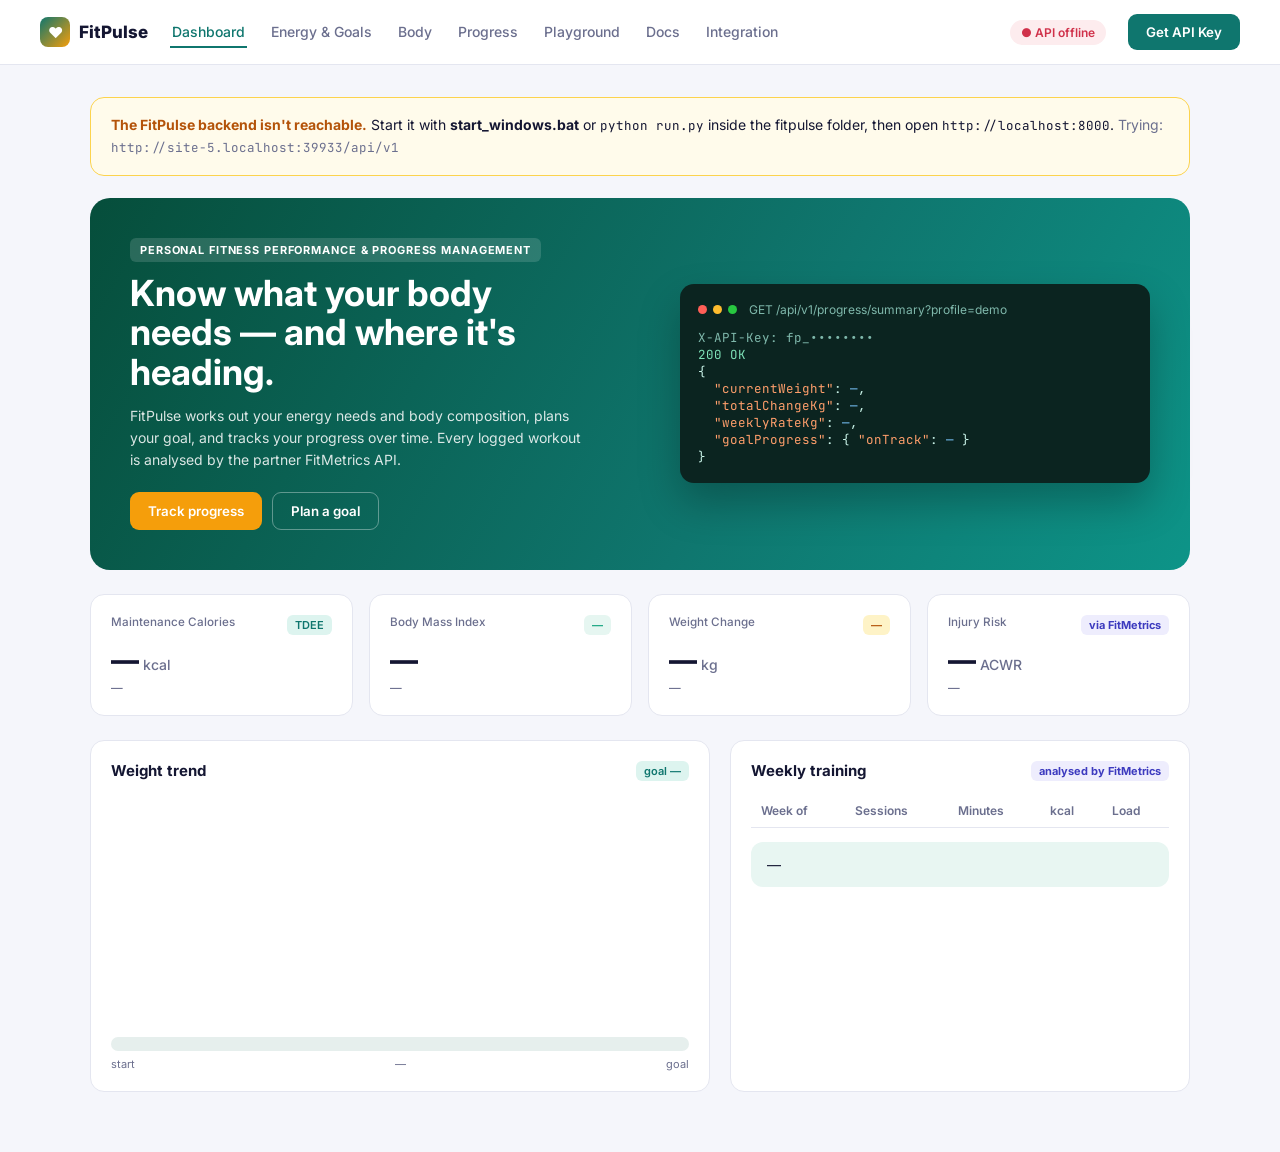
==== commit 983264b6: "Complete FitMetrics + FitPulse as separate, partnered projects FitPulse (23MIC0052) now focuses on e" ====
--- a/fitpulse/frontend/index.html
+++ b/fitpulse/frontend/index.html
@@ -1,732 +1,439 @@
 <!doctype html>
 <html lang="en">
 <head>
-  <meta charset="utf-8">
-  <meta name="viewport" content="width=device-width,initial-scale=1">
-  <title>FitPulse — 24-Formula Fitness Intelligence & Personal Metrics API</title>
-  <link href="https://fonts.googleapis.com/css2?family=Inter:wght@400;500;600;700;800&family=JetBrains+Mono:wght@400;500;600&display=swap" rel="stylesheet">
-  <link rel="stylesheet" href="style.css">
+<meta charset="utf-8">
+<meta name="viewport" content="width=device-width,initial-scale=1">
+<title>FitPulse — Personal Fitness Performance & Progress Management</title>
+<link href="https://fonts.googleapis.com/css2?family=Inter:wght@400;500;600;700;800&family=JetBrains+Mono:wght@400;500&display=swap" rel="stylesheet">
+<style>
+:root{--bg:#f5f6fb;--card:#fff;--ink:#141632;--mute:#6b6f8e;--line:#e4e6f0;--pri:#0f766e;--pri2:#14b8a6;--acc:#f59e0b;--good:#14a37f;--code:#0b2420}
+*{box-sizing:border-box;margin:0;padding:0}
+body{font-family:Inter,system-ui,sans-serif;background:var(--bg);color:var(--ink);font-size:14px}
+nav{background:#fff;border-bottom:1px solid var(--line);display:flex;align-items:center;gap:28px;padding:14px 40px;position:sticky;top:0;z-index:5}
+.logo{display:flex;align-items:center;gap:9px;font-weight:800;font-size:17px}
+.logo i{width:30px;height:30px;border-radius:8px;background:linear-gradient(135deg,var(--pri),var(--acc));display:grid;place-items:center;color:#fff;font-style:normal;font-size:15px}
+nav a{color:var(--mute);text-decoration:none;font-weight:500;cursor:pointer;padding:6px 2px;border-bottom:2px solid transparent}
+nav a.on{color:var(--pri);border-color:var(--pri)}
+nav .sp{flex:1}
+.pill{font-size:12px;padding:5px 11px;border-radius:99px;background:#e8f7f2;color:var(--good);font-weight:600}
+.btn{background:var(--pri);color:#fff;border:0;border-radius:9px;padding:10px 18px;font-weight:600;cursor:pointer;font-family:inherit}
+.btn.o{background:#fff;color:var(--pri);border:1px solid var(--line)}
+main{max-width:1180px;margin:0 auto;padding:32px 40px 60px}
+section{display:none}section.on{display:block}
+.hero{display:grid;grid-template-columns:1.1fr 1fr;gap:32px;align-items:center;background:linear-gradient(120deg,#064e3b,#0f766e 60%,#0d9488);border-radius:20px;padding:40px;color:#fff;margin-bottom:24px}
+.hero h1{font-size:36px;line-height:1.1;margin:12px 0}
+.hero p{opacity:.85;line-height:1.6;max-width:460px}
+.tag{display:inline-block;font-size:11px;font-weight:700;letter-spacing:.08em;text-transform:uppercase;background:rgba(255,255,255,.14);padding:5px 10px;border-radius:6px}
+.hero .btns{display:flex;gap:10px;margin-top:20px}
+.hero .btn{background:var(--acc)}.hero .btn.o{background:transparent;color:#fff;border-color:rgba(255,255,255,.35)}
+pre,.mono{font-family:'JetBrains Mono',monospace;font-size:12.5px}
+.codebox{background:var(--code);border-radius:14px;padding:18px;color:#c9f3e8;box-shadow:0 20px 40px rgba(0,0,0,.25)}
+.codebox .h{display:flex;gap:6px;margin-bottom:12px;align-items:center;color:#7fb8ab;font-size:12px}
+.codebox .h b{width:9px;height:9px;border-radius:50%;background:#ff5f57}.codebox .h b:nth-child(2){background:#febc2e}.codebox .h b:nth-child(3){background:#28c840}
+.k{color:#ff9f6b}.s{color:#9be29b}.n{color:#7cc7ff}
+.grid4{display:grid;grid-template-columns:repeat(4,1fr);gap:16px;margin-bottom:24px}
+.grid2{display:grid;grid-template-columns:1fr 1fr;gap:20px}
+.grid3{display:grid;grid-template-columns:repeat(3,1fr);gap:16px}
+.card{background:var(--card);border:1px solid var(--line);border-radius:14px;padding:20px}
+.stat small{color:var(--mute);font-weight:500;display:flex;justify-content:space-between}
+.stat .v{font-size:28px;font-weight:800;margin:8px 0 4px}
+.stat .v span{font-size:14px;color:var(--mute);font-weight:500}
+.chip{font-size:11px;font-weight:600;padding:3px 8px;border-radius:6px;background:#ddf4ef;color:var(--pri)}
+.chip.or{background:#fef3c7;color:#b45309}.chip.gr{background:#e6f6f1;color:var(--good)}
+h2{font-size:24px;margin-bottom:6px}h3{font-size:15px;margin-bottom:14px}
+.sub{color:var(--mute);margin-bottom:22px}
+.eyebrow{font-size:11px;font-weight:700;letter-spacing:.1em;color:var(--acc);text-transform:uppercase;margin-bottom:6px}
+.zone{display:grid;grid-template-columns:150px 1fr 90px;align-items:center;gap:12px;margin:9px 0;font-size:13px}
+.bar{height:10px;border-radius:6px;background:#eef0f7;overflow:hidden}.bar i{display:block;height:100%;border-radius:6px}
+label{display:block;font-size:12px;font-weight:600;color:var(--mute);margin-bottom:5px}
+input,select,textarea{width:100%;padding:10px 12px;border:1px solid var(--line);border-radius:9px;font-family:inherit;font-size:14px;background:#fafbff}
+.f2{display:grid;grid-template-columns:1fr 1fr;gap:12px;margin-bottom:12px}
+.f3{display:grid;grid-template-columns:1fr 1fr 1fr;gap:12px;margin-bottom:12px}
+.seg{display:flex;gap:6px;margin-bottom:14px}.seg button{flex:1;padding:9px;border:1px solid var(--line);border-radius:9px;background:#fff;font-family:inherit;font-weight:600;color:var(--mute);cursor:pointer}
+.seg button.on{background:var(--pri);color:#fff;border-color:var(--pri)}
+.res{display:flex;justify-content:space-between;align-items:center;padding:12px 0;border-bottom:1px dashed var(--line)}
+.res b{font-size:18px}
+table{width:100%;border-collapse:collapse;font-size:13px}
+th{text-align:left;color:var(--mute);font-weight:600;padding:9px 10px;border-bottom:1px solid var(--line);font-size:12px}
+td{padding:10px;border-bottom:1px solid var(--line)}
+.m{font-family:'JetBrains Mono',monospace;font-size:11px;font-weight:700;padding:3px 7px;border-radius:5px;background:#fef3c7;color:#b45309}
+.m.get{background:#e6f6f1;color:var(--good)}
+.pg{display:grid;grid-template-columns:1fr 1fr;gap:0;background:var(--code);border-radius:16px;overflow:hidden}
+.pg>div{padding:20px}.pg>div+div{border-left:1px solid #1d3d37}
+.pg select,.pg textarea{background:#12312b;border-color:#245049;color:#dfe1ff;font-family:'JetBrains Mono',monospace;font-size:12.5px}
+.pg label{color:#7fb8ab}
+.pg pre{color:#c9f3e8;white-space:pre-wrap;min-height:330px}
+.status{font-size:12px;color:#7ee2b8;font-family:'JetBrains Mono',monospace}
+.ep{border:1px solid var(--line);border-radius:12px;margin-bottom:12px;background:#fff}
+.ep .t{display:flex;gap:12px;align-items:center;padding:14px 18px}
+.ep .t code{font-family:'JetBrains Mono',monospace;font-weight:600}
+.ep .t>span:last-child{color:var(--mute);margin-left:auto}
+.ep .b{border-top:1px solid var(--line);padding:14px 18px;display:grid;grid-template-columns:1fr 1fr;gap:16px}
+.ep .b>div{min-width:0}.ep .b pre{white-space:pre-wrap;word-break:break-word;background:#f4f5fb;padding:12px;border-radius:9px;font-size:12px}
+.flow{display:flex;align-items:center;gap:14px;justify-content:center;margin:10px 0 24px}
+.node{background:#fff;border:1px solid var(--line);border-radius:14px;padding:16px 20px;text-align:center;min-width:200px}
+.node.me{border:2px solid var(--pri);background:#e8f6f2}
+.arrow{font-size:12px;color:var(--mute);text-align:center}.arrow b{display:block;font-size:22px;color:var(--acc)}
+
+.grid5{display:grid;grid-template-columns:repeat(4,1fr);gap:16px;margin-bottom:24px}
+.summary{background:#fff;border:1px solid var(--line);border-left:5px solid var(--acc);border-radius:14px;padding:18px 22px;margin-bottom:24px;display:flex;gap:18px;align-items:center}
+.summary .ic{width:44px;height:44px;border-radius:12px;background:#fef3c7;display:grid;place-items:center;font-size:22px;flex:none}
+.summary p{font-size:15px;line-height:1.55}
+.zone.hl{background:#fffbeb;border-radius:8px;padding:4px 6px;margin-left:-6px;margin-right:-6px;font-weight:700}
+.zone.hl b{color:#b45309}
+.meter{height:12px;border-radius:8px;background:linear-gradient(90deg,#a5b4fc,#6ee7b7,#fcd34d,#fb923c,#f43f5e);position:relative;margin:18px 0 8px}
+.meter i{position:absolute;top:-6px;width:4px;height:24px;background:var(--ink);border-radius:3px}
+.lvl{display:flex;gap:4px;margin-top:10px}.lvl span{flex:1;text-align:center;font-size:11px;padding:6px 0;border-radius:6px;background:#eef0f7;color:var(--mute);font-weight:600}
+.lvl span.on{background:var(--pri);color:#fff}
+.sec{font-size:11px;font-weight:700;letter-spacing:.08em;color:var(--mute);text-transform:uppercase;margin:16px 0 4px}
+
+nav{gap:22px}
+.grid5{display:grid;grid-template-columns:repeat(4,1fr);gap:16px;margin-bottom:24px}
+.summary{background:#fff;border:1px solid var(--line);border-left:5px solid var(--acc);border-radius:14px;padding:18px 22px;margin-bottom:24px;display:flex;gap:18px;align-items:center}
+.summary .ic{width:44px;height:44px;border-radius:12px;background:#fef3c7;display:grid;place-items:center;font-size:22px;flex:none}
+.summary p{font-size:15px;line-height:1.55}
+.zone.hl{background:#fffbeb;border-radius:8px;padding:4px 6px;margin-left:-6px;margin-right:-6px;font-weight:700}
+.zone.hl b{color:#b45309}
+.meter{height:12px;border-radius:8px;background:linear-gradient(90deg,#a5b4fc,#6ee7b7,#fcd34d,#fb923c,#f43f5e);position:relative;margin:18px 0 8px}
+.meter i{position:absolute;top:-6px;width:4px;height:24px;background:var(--ink);border-radius:3px}
+.meter.acwr{background:linear-gradient(90deg,#a5b4fc 0 32%,#6ee7b7 32% 52%,#fcd34d 52% 60%,#f43f5e 60%)}
+.scale{display:flex;justify-content:space-between;font-size:11px;color:var(--mute)}
+.lvl{display:flex;gap:4px;margin-top:10px}.lvl span{flex:1;text-align:center;font-size:11px;padding:6px 0;border-radius:6px;background:#eef0f7;color:var(--mute);font-weight:600}
+.lvl span.on{background:var(--pri);color:#fff}
+.sec{font-size:11px;font-weight:700;letter-spacing:.08em;color:var(--mute);text-transform:uppercase;margin:16px 0 4px}
+.ring{width:150px;height:150px;border-radius:50%;display:grid;place-items:center;margin:6px auto 12px}
+.ring div{width:118px;height:118px;border-radius:50%;background:#fff;display:grid;place-items:center;text-align:center}
+.ring b{font-size:38px;line-height:1}.ring small{color:var(--mute);font-weight:600}
+.rec{background:#e8f6f2;border-radius:12px;padding:14px 16px;margin-top:12px}
+.rec b{color:var(--pri)}
+.flag{font-size:12.5px;color:#b4471a;background:#fffbeb;border-radius:8px;padding:8px 10px;margin-top:8px}
+.hbar{display:grid;grid-template-columns:90px 1fr 70px;gap:10px;align-items:center;margin:8px 0;font-size:13px}
+.sets td input{padding:6px 8px;font-size:13px}
+.sets td{padding:6px 6px}
+.x{background:none;border:0;color:var(--mute);cursor:pointer;font-size:16px}
+.modal{position:fixed;inset:0;background:rgba(20,22,50,.45);display:none;place-items:center;z-index:20}
+.modal.on{display:grid}
+.modal .card{width:440px;box-shadow:0 30px 60px rgba(0,0,0,.25)}
+.keybox{font-family:'JetBrains Mono',monospace;background:#0b2420;color:#7ee2b8;padding:12px;border-radius:9px;margin:10px 0;word-break:break-all;font-size:13px}
+.grp{font-size:11px;font-weight:700;letter-spacing:.08em;color:var(--acc);text-transform:uppercase;margin:22px 0 8px}
+
+.chart{width:100%;height:230px}
+.goalbar{height:14px;border-radius:8px;background:#e6efed;overflow:hidden;margin:10px 0 6px}.goalbar i{display:block;height:100%;background:linear-gradient(90deg,#14b8a6,#0f766e);border-radius:8px}
+.macro{display:grid;grid-template-columns:80px 1fr 80px;gap:10px;align-items:center;margin:9px 0;font-size:13px}
+.big{font-size:34px;font-weight:800}
+.tabs{display:flex;gap:8px;margin-bottom:14px}
+.badge-src{font-size:11px;font-weight:700;color:#3d3bbf;background:#eeedfd;padding:3px 8px;border-radius:6px}
+</style>
 </head>
 <body>
 <nav>
-  <div class="logo"><i>⚡</i>Fit<span>Pulse</span></div>
-  <a data-s="dash" class="on">Dashboard</a>
-  <a data-s="master">24-Formula Report</a>
-  <a data-s="meta">Metabolic &amp; Body</a>
-  <a data-s="cardio">Cardio &amp; VO₂max</a>
-  <a data-s="str">Strength &amp; Volume</a>
-  <a data-s="train">Load &amp; Readiness</a>
-  <a data-s="play">Playground</a>
-  <a data-s="docs">Docs</a>
-  <a data-s="intg">Partner Sync</a>
-  <div class="sp"></div>
-  <span class="pill" id="health">● checking…</span>
-  <button class="btn" onclick="openKey()">Get API Key</button>
+  <div class="logo"><i style="background:linear-gradient(135deg,#0f766e,#f59e0b)">♥</i>FitPulse</div>
+  <a data-s="dash" class="on">Dashboard</a><a data-s="energy">Energy &amp; Goals</a><a data-s="body">Body</a><a data-s="prog">Progress</a><a data-s="play">Playground</a><a data-s="docs">Docs</a><a data-s="intg">Integration</a>
+  <div class="sp"></div><span class="pill" id="health">● checking…</span><button class="btn" onclick="openKey()">Get API Key</button>
 </nav>
-
-<div class="modal" id="keyModal">
-  <div class="card">
-    <h3>Get a free FitPulse API key</h3>
-    <p class="sub" style="margin-bottom:14px">Keys are sent in the <code class="mono">X-API-Key</code> header · 60 requests/min.</p>
-    <div id="keyForm">
-      <label>Name</label><input id="kName" value="Majit">
-      <label style="margin-top:10px">Email</label><input id="kMail" value="majit@vitstudent.ac.in">
-      <div id="kErr" style="color:#ef4444;font-size:13px;margin-top:8px"></div>
-      <div style="display:flex;gap:8px;margin-top:12px">
-        <button class="btn" onclick="makeKey()">Generate key</button>
-        <button class="btn o" onclick="closeKey()">Cancel</button>
-      </div>
+<div class="modal" id="keyModal"><div class="card">
+  <h3>Get a free FitPulse API key</h3><p class="sub" style="margin-bottom:14px">Send it in the <code class="mono">X-API-Key</code> header · 60 requests/min.</p>
+  <div id="keyForm"><label>Name</label><input id="kName" value="Majit"><label style="margin-top:10px">Email</label><input id="kMail" value="majit@vitstudent.ac.in">
+  <div id="kErr" style="color:#d0314a;font-size:13px;margin-top:8px"></div><div style="display:flex;gap:8px;margin-top:12px"><button class="btn" onclick="makeKey()">Generate key</button><button class="btn o" onclick="closeKey()">Cancel</button></div></div>
+  <div id="keyDone" style="display:none"><label>Your API key</label><div class="keybox" id="kOut"></div><p style="font-size:13px;color:var(--mute)">Saved in this browser — the website now uses your key.</p><button class="btn" style="margin-top:12px" onclick="closeKey()">Done</button></div>
+</div></div>
+<main>
+<div id="offline" style="display:none;background:#fffbeb;border:1px solid #fcd34d;border-radius:14px;padding:16px 20px;margin-bottom:22px;font-size:14px;line-height:1.6">
+  <b style="color:#b45309">The FitPulse backend isn't reachable.</b> Start it with <b>start_windows.bat</b> or <code class="mono">python run.py</code> inside the fitpulse folder, then open <code class="mono">http://localhost:8000</code>. <span style="color:var(--mute)">Trying: <code class="mono" id="apiUrl"></code></span>
+</div>
+
+<!-- DASHBOARD -->
+<section id="dash" class="on">
+  <div class="hero">
+    <div><span class="tag">Personal Fitness Performance &amp; Progress Management</span>
+      <h1>Know what your body<br>needs — and where it's heading.</h1>
+      <p>FitPulse works out your energy needs and body composition, plans your goal, and tracks your progress over time. Every logged workout is analysed by the partner FitMetrics API.</p>
+      <div class="btns"><button class="btn" onclick="go('prog')">Track progress</button><button class="btn o" onclick="go('energy')">Plan a goal</button></div></div>
+    <div class="codebox"><div class="h"><b></b><b></b><b></b>&nbsp; GET /api/v1/progress/summary?profile=demo</div>
+<pre><span style="color:#7fb8ab">X-API-Key: fp_••••••••</span>
+<span style="color:#7ee2b8">200 OK</span>
+{
+  <span class="k">"currentWeight"</span>: <span class="n" id="hW">—</span>,
+  <span class="k">"totalChangeKg"</span>: <span class="n" id="hC">—</span>,
+  <span class="k">"weeklyRateKg"</span>: <span class="n" id="hR">—</span>,
+  <span class="k">"goalProgress"</span>: { <span class="k">"onTrack"</span>: <span class="n" id="hT">—</span> }
+}</pre></div>
+  </div>
+  <div class="grid5">
+    <div class="card stat"><small>Maintenance Calories <span class="chip">TDEE</span></small><div class="v" id="dT">—<span> kcal</span></div><small id="dTs">—</small></div>
+    <div class="card stat"><small>Body Mass Index <span class="chip gr" id="dBc">—</span></small><div class="v" id="dB">—</div><small id="dBs">—</small></div>
+    <div class="card stat"><small>Weight Change <span class="chip or" id="dWr">—</span></small><div class="v" id="dW">—<span> kg</span></div><small id="dWs">—</small></div>
+    <div class="card stat"><small>Injury Risk <span class="badge-src">via FitMetrics</span></small><div class="v" id="dA">—<span> ACWR</span></div><small id="dAs">—</small></div>
+  </div>
+  <div class="grid2" style="grid-template-columns:1.35fr 1fr">
+    <div class="card"><h3>Weight trend <span class="chip" style="float:right" id="dGoalChip">goal —</span></h3>
+      <svg id="wChart" class="chart" viewBox="0 0 600 230"></svg>
+      <div class="goalbar"><i id="gBar" style="width:0%"></i></div><div class="scale"><span id="gStart">start</span><span id="gPct">—</span><span id="gEnd">goal</span></div></div>
+    <div class="card"><h3>Weekly training <span class="badge-src" style="float:right">analysed by FitMetrics</span></h3>
+      <table><tr><th>Week of</th><th>Sessions</th><th>Minutes</th><th>kcal</th><th>Load</th></tr><tbody id="dWeeks"></tbody></table>
+      <div class="rec" id="dRisk" style="margin-top:14px">—</div></div>
+  </div>
+</section>
+
+<!-- ENERGY & GOALS -->
+<section id="energy">
+  <div class="eyebrow">Energy needs</div><h2>Calories, macros &amp; goal planner</h2><p class="sub">Three BMR models, your maintenance calories, and a safe plan to reach a target weight.</p>
+  <div class="grid2">
+    <div class="card"><h3>Your details</h3>
+      <div class="f3"><div><label>Age</label><input id="eA" value="21"></div><div><label>Gender</label><select id="eG"><option value="male">Male</option><option value="female">Female</option></select></div><div><label>Body fat % (optional)</label><input id="eBf" value="15.7"></div></div>
+      <div class="f3"><div><label>Height (cm)</label><input id="eH" value="178"></div><div><label>Weight (kg)</label><input id="eW" value="74"></div><div><label>Activity</label><select id="eL"><option value="sedentary">Sedentary</option><option value="light">Light</option><option value="moderate" selected>Moderate</option><option value="active">Active</option><option value="very_active">Very active</option></select></div></div>
+      <div class="f2"><div><label>Goal</label><select id="eGoal"><option value="lose">Lose fat</option><option value="maintain">Maintain</option><option value="gain">Gain muscle</option></select></div><div style="display:flex;align-items:end"><button class="btn" style="width:100%" onclick="energy()">Calculate energy needs</button></div></div>
+      <div id="eOut" style="margin-top:8px"></div>
     </div>
-    <div id="keyDone" style="display:none">
-      <label>Your FitPulse API key</label>
-      <div class="keybox" id="kOut"></div>
-      <p style="font-size:13px;color:var(--mute)">Saved in this browser — the website now uses your key.</p>
-      <button class="btn" style="margin-top:12px" onclick="closeKey()">Done</button>
+    <div class="card"><h3>Goal planner</h3>
+      <div class="f2"><div><label>Target weight (kg)</label><input id="gT" value="70"></div><div><label>Weeks</label><input id="gWk" value="8"></div></div>
+      <button class="btn" style="width:100%" onclick="plan()">Build plan</button>
+      <div style="text-align:center;margin:18px 0 6px"><label>Daily calorie target</label><span class="big" id="gK">—</span> <span style="color:var(--mute)">kcal</span><br><span class="chip gr" id="gS" style="font-size:13px">—</span></div>
+      <div id="gOut"></div>
     </div>
   </div>
-</div>
-
-<main>
-  <div id="offline" style="display:none;background:#fffbeb;border:1px solid #fde68a;border-radius:14px;padding:16px 20px;margin-bottom:22px;font-size:14px;line-height:1.6">
-    <b style="color:#b45309">The FitPulse backend isn't reachable.</b> Start it with <code class="mono">python run.py</code> inside the <code class="mono">fitpulse</code> folder, then open <code class="mono">http://localhost:8000</code>.
-    <span style="color:var(--mute)">Trying: <code class="mono" id="apiUrl"></code></span>
-  </div>
-
-  <!-- 1. DASHBOARD -->
-  <section id="dash" class="on">
-    <div class="hero">
-      <div>
-        <span class="tag">24-Formula Fitness Intelligence &amp; Reporting API · 23MIC0052</span>
-        <h1>One API Brain.<br>24 Scientific Fitness Models.</h1>
-        <p>FitPulse processes athlete telemetry across Metabolic, Cardiovascular, Strength, Training Load &amp; Body Composition engines to generate comprehensive analytical reports and power partner services like FitMetrics.</p>
-        <div class="btns">
-          <button class="btn" onclick="go('master')">Run 24-Formula Analysis</button>
-          <button class="btn o" onclick="go('play')">Open API Playground</button>
-        </div>
-      </div>
-      <div class="codebox">
-        <div class="h"><b></b><b></b><b></b>&nbsp; POST /api/v1/fitness/full-analysis</div>
-<pre><span style="color:#94a3b8">X-API-Key: fp_••••••••</span>
-{ <span class="k">"age"</span>: <span class="n">21</span>, <span class="k">"weight"</span>: <span class="n">74</span>, <span class="k">"height"</span>: <span class="n">178</span>, <span class="k">"activity"</span>: <span class="s">"running"</span> }
-<span style="color:#34d399">200 OK · 24 Formulas Synthesized</span>
-{
-  <span class="k">"tdee"</span>: <span class="n" id="hTdee">—</span>,
-  <span class="k">"vo2max"</span>: <span class="n" id="hVo2">—</span>,
-  <span class="k">"bodyFatPct"</span>: <span class="n" id="hBf">—</span>,
-  <span class="k">"readinessScore"</span>: <span class="n" id="hRdy">—</span>
-}</pre>
-      </div>
-    </div>
-
-    <div class="summary">
-      <div class="ic">🧬</div>
-      <div>
-        <div class="eyebrow" style="margin:0 0 4px">Executive Analytical Summary</div>
-        <p id="dSum">Loading live 24-formula synthesis from FitPulse API…</p>
-      </div>
-    </div>
-
-    <div class="grid4">
-      <div class="card stat"><small>Daily Energy (TDEE) <span class="chip gr" id="dBmrTag">Mifflin</span></small><div class="v" id="dTdee">—<span> kcal</span></div><small id="dBmrSub">—</small></div>
-      <div class="card stat"><small>Cardio VO₂max <span class="chip gr" id="dVo2Tag">—</span></small><div class="v" id="dVo2">—<span> ml/kg</span></div><small id="dFitAge">—</small></div>
-      <div class="card stat"><small>Body Composition <span class="chip" id="dBfTag">—</span></small><div class="v" id="dBf">—<span> % BF</span></div><small id="dBmiSub">—</small></div>
-      <div class="card stat"><small>Readiness &amp; ACWR <span class="chip gr" id="dRdyTag">—</span></small><div class="v" id="dRdy">—<span> /100</span></div><small id="dAcwrSub">—</small></div>
-    </div>
-
-    <div class="grid2">
-      <div class="card">
-        <h3>5-Zone Karvonen Heart-Rate Profile <span class="chip" style="float:right">Tanaka + Fox MHR</span></h3>
-        <div id="dZones"></div>
-      </div>
-      <div class="card">
-        <h3>Multi-Sport MET &amp; TRIMP Comparison</h3>
-        <table>
-          <tr><th>Sport / Activity</th><th>Duration</th><th>Avg HR</th><th>Zone</th><th>TRIMP</th><th>Burned</th></tr>
-          <tbody id="dLog"></tbody>
-        </table>
-        <div class="res" style="border:0;margin-top:6px"><span>Combined 4-Session Load</span><b id="dLogT">—</b></div>
-      </div>
-    </div>
-  </section>
-
-  <!-- 2. 24-FORMULA MASTER REPORT SHEET -->
-  <section id="master">
-    <div class="eyebrow">Comprehensive Analytical Engine</div>
-    <h2>24-Formula Master Fitness Report Sheet</h2>
-    <p class="sub">Enter athlete biometrics and session data once — FitPulse runs all <b>24 scientific formulas across 5 domains</b> and generates a downloadable PDF Report Sheet.</p>
-    <div class="grid2" style="grid-template-columns:1fr 1.35fr">
-      <div class="card">
-        <h3>Athlete &amp; Biometric Inputs</h3>
-        <div class="f3">
-          <div><label>Athlete Name</label><input id="mName" value="Majit · 23MIC0052"></div>
-          <div><label>Age</label><input id="mAge" value="21"></div>
-          <div><label>Gender</label><select id="mGen"><option value="male">Male</option><option value="female">Female</option></select></div>
-        </div>
-        <div class="f3">
-          <div><label>Weight (kg)</label><input id="mWt" value="74"></div>
-          <div><label>Height (cm)</label><input id="mHt" value="178"></div>
-          <div><label>Activity Level</label><select id="mActLvl"><option value="sedentary">Sedentary</option><option value="light">Light</option><option value="moderate" selected>Moderate</option><option value="active">Active</option><option value="very_active">Very Active</option></select></div>
-        </div>
-        <div class="f3">
-          <div><label>Neck (cm)</label><input id="mNk" value="38"></div>
-          <div><label>Waist (cm)</label><input id="mWa" value="84"></div>
-          <div><label>Goal</label><select id="mGoal"><option value="lose">Weight Loss</option><option value="maintain" selected>Maintain</option><option value="gain">Muscle Gain</option></select></div>
-        </div>
-        <h3 style="margin-top:14px">Sport, Cardio, Strength &amp; Recovery Inputs</h3>
-        <div class="f3">
-          <div><label>Sport Activity</label><select id="mSport"><option value="running">Running</option><option value="cycling">Cycling</option><option value="swimming">Swimming</option><option value="hiit">HIIT</option><option value="football">Football</option><option value="badminton">Badminton</option><option value="weight_training">Weight Training</option></select></div>
-          <div><label>Duration (min)</label><input id="mDur" value="45"></div>
-          <div><label>Avg HR / Rest HR</label><div style="display:flex;gap:6px"><input id="mAhr" value="172"><input id="mRhr" value="62"></div></div>
-        </div>
-        <div class="f3">
-          <div><label>5K Run Time (min)</label><input id="mPaceT" value="25"></div>
-          <div><label>Cooper 12-min (m)</label><input id="mCooper" value="2800"></div>
-          <div><label>Bench (kg × reps)</label><div style="display:flex;gap:6px"><input id="mLw" value="80"><input id="mLr" value="6"></div></div>
-        </div>
-        <div style="display:flex;gap:10px;margin-top:12px">
-          <button class="btn" style="flex:1" onclick="runMaster()">⚡ Run All 24 Formulas</button>
-          <button class="btn o" style="flex:1" onclick="downloadMasterPdf()">⬇ Download PDF Report Sheet</button>
-        </div>
-      </div>
-
-      <div class="card">
-        <h3>Live 24-Formula Analytical Matrix <span class="chip gr" style="float:right">POST /fitness/full-analysis</span></h3>
-        <div id="mMatrix" class="matrix-grid"></div>
-      </div>
-    </div>
-  </section>
-
-  <!-- 3. METABOLIC & BODY COMPOSITION -->
-  <section id="meta">
-    <div class="eyebrow">Domains 1 &amp; 5 · Metabolic &amp; Body Composition</div>
-    <h2>Multi-Model BMR, TDEE, Macros &amp; Anthropometry</h2>
-    <p class="sub">Compares Mifflin-St Jeor, Harris-Benedict &amp; Katch-McArdle BMR equations alongside BMI Prime, Ponderal Index, U.S. Navy Body Fat &amp; 4 Ideal Weight models.</p>
-    <div class="grid2">
-      <div class="card">
-        <h3>Metabolic Energy &amp; Macronutrient Engine <span class="chip" style="float:right">/fitness/calories</span></h3>
-        <div class="f3">
-          <div><label>Age</label><input id="eAge" value="21"></div>
-          <div><label>Gender</label><select id="eGen"><option value="male">Male</option><option value="female">Female</option></select></div>
-          <div><label>Weight (kg)</label><input id="eWt" value="74"></div>
-        </div>
-        <div class="f3">
-          <div><label>Height (cm)</label><input id="eHt" value="178"></div>
-          <div><label>Activity Level</label><select id="eAct"><option value="sedentary">Sedentary (1.2×)</option><option value="light">Light (1.375×)</option><option value="moderate" selected>Moderate (1.55×)</option><option value="active">Active (1.725×)</option><option value="very_active">Very Active (1.9×)</option></select></div>
-          <div><label>Goal</label><select id="eGoal"><option value="lose">Lose (-500)</option><option value="maintain" selected>Maintain</option><option value="gain">Gain (+350)</option></select></div>
-        </div>
-        <button class="btn" style="width:100%" onclick="calcEnergy()">Calculate Metabolic Profile</button>
-        <div id="eOut" style="margin-top:12px"></div>
-      </div>
-
-      <div class="card">
-        <h3>Anthropometry: BMI, Navy Body Fat &amp; Ideal Weight</h3>
-        <div class="f4">
-          <div><label>Height (cm)</label><input id="bHt" value="178"></div>
-          <div><label>Weight (kg)</label><input id="bWt" value="74"></div>
-          <div><label>Neck (cm)</label><input id="bNk" value="38"></div>
-          <div><label>Waist (cm)</label><input id="bWa" value="84"></div>
-        </div>
-        <button class="btn" style="width:100%" onclick="calcBody()">Analyse Body Composition</button>
-        <div id="bOut" style="margin-top:12px"></div>
-      </div>
-    </div>
-  </section>
-
-  <!-- 4. CARDIO & VO2MAX -->
-  <section id="cardio">
-    <div class="eyebrow">Domain 2 · Cardiovascular Performance</div>
-    <h2>Pace, Riegel Race Predictor &amp; Dual-Model VO₂max</h2>
-    <p class="sub">Supports Running, Cycling &amp; Swimming pace analysis, Riegel endurance predictions, and Cooper 12-min + Uth HR-Ratio VO₂max models.</p>
-    <div class="grid2">
-      <div class="card">
-        <h3>Pace &amp; Riegel Race Predictor <span class="chip" style="float:right">/fitness/pace</span></h3>
-        <div class="f3">
-          <div><label>Activity</label><select id="pAct"><option value="running">Running</option><option value="cycling">Cycling</option><option value="swimming">Swimming</option></select></div>
-          <div><label>Distance (km)</label><input id="pDist" value="5"></div>
-          <div><label>Time (min)</label><input id="pTime" value="25"></div>
-        </div>
-        <button class="btn" style="width:100%" onclick="calcPace()">Analyse Pace &amp; Predict Races</button>
-        <div class="grid3" style="margin:16px 0 6px">
-          <div><label>Pace</label><b style="font-size:22px" id="pP">—</b><small style="color:var(--mute)"> /km</small></div>
-          <div><label>Speed</label><b style="font-size:22px" id="pS">—</b><small style="color:var(--mute)"> km/h</small></div>
-          <div><label>Model</label><small id="pM" class="mono">Riegel ^1.06</small></div>
-        </div>
-        <table><tr><th>Target Event</th><th>Predicted Finish</th><th>Target Pace</th></tr><tbody id="pTab"></tbody></table>
-      </div>
-
-      <div class="card">
-        <h3>VO₂max (Cooper + Uth) &amp; Fitness Age <span class="chip" style="float:right">/fitness/vo2max</span></h3>
-        <div class="f3">
-          <div><label>Age</label><input id="vAge" value="21"></div>
-          <div><label>Gender</label><select id="vGen"><option value="male">Male</option><option value="female">Female</option></select></div>
-          <div><label>Resting HR</label><input id="vRhr" value="62"></div>
-        </div>
-        <div class="f2">
-          <div><label>Measured Max HR (optional)</label><input id="vMhr" placeholder="auto (Tanaka)"></div>
-          <div><label>Cooper 12-min Distance m (optional)</label><input id="vCooper" value="2800"></div>
-        </div>
-        <button class="btn" style="width:100%" onclick="calcVo2()">Estimate VO₂max &amp; Fitness Age</button>
-        <div style="text-align:center;margin:16px 0 4px">
-          <b style="font-size:40px" id="vVal">—</b> <span style="color:var(--mute)">ml/kg/min</span><br>
-          <span class="chip gr" id="vRate">—</span>
-        </div>
-        <div class="lvl" id="vLvl"></div>
-        <div id="vOut" style="margin-top:10px"></div>
-      </div>
-    </div>
-  </section>
-
-  <!-- 5. STRENGTH & SESSION VOLUME -->
-  <section id="str">
-    <div class="eyebrow">Domain 3 · Strength &amp; Muscular Analytics</div>
-    <h2>Multi-Model 1RM (Epley, Brzycki, Lombardi) &amp; Session Volume</h2>
-    <p class="sub">Benchmarks relative strength against bodyweight norms and computes muscle-group volume distribution.</p>
-    <div class="grid2" style="grid-template-columns:1fr 1.3fr">
-      <div class="card">
-        <h3>1RM &amp; Strength Classification <span class="chip" style="float:right">/fitness/strength-analysis</span></h3>
-        <div class="f2">
-          <div><label>Exercise</label><select id="sEx"><option value="bench_press">Bench press</option><option value="squat">Squat</option><option value="deadlift">Deadlift</option><option value="overhead_press">Overhead press</option></select></div>
-          <div><label>Bodyweight (kg)</label><input id="sBw" value="74"></div>
-        </div>
-        <div class="f2">
-          <div><label>Weight Lifted (kg)</label><input id="sW" value="80"></div>
-          <div><label>Reps Performed</label><input id="sR" value="6"></div>
-        </div>
-        <button class="btn" style="width:100%" onclick="calcLift()">Analyse Lift</button>
-        <div style="text-align:center;margin:16px 0 4px">
-          <label>Consensus 1RM</label><b style="font-size:38px" id="s1">—</b> <span style="color:var(--mute)">kg</span>
-        </div>
-        <div class="lvl" id="sLvl"></div>
-        <div id="sOut" style="margin-top:8px"></div>
-      </div>
-
-      <div class="card">
-        <h3>Session Volume &amp; Muscle Breakdown <span class="chip" style="float:right">/fitness/session-volume</span></h3>
-        <table class="sets"><tr><th>Exercise</th><th>Weight (kg)</th><th>Reps</th><th></th></tr><tbody id="vSets"></tbody></table>
-        <div style="display:flex;gap:8px;margin:10px 0 4px">
-          <button class="btn o" onclick="addSet()">+ Add set</button>
-          <button class="btn" onclick="calcVolume()">Analyse Session</button>
-        </div>
-        <div class="grid3" style="margin-top:14px">
-          <div><label>Total Volume</label><b style="font-size:21px" id="vVol">—</b></div>
-          <div><label>Avg Intensity</label><b style="font-size:21px" id="vInt">—</b></div>
-          <div><label>Est. Calories</label><b style="font-size:21px" id="vK">—</b></div>
-        </div>
-        <div id="vMus" style="margin-top:10px"></div>
-      </div>
-    </div>
-  </section>
-
-  <!-- 6. TRAINING LOAD & READINESS -->
-  <section id="train">
-    <div class="eyebrow">Domain 4 · Training Load, ACWR &amp; Recovery</div>
-    <h2>ACWR Injury-Risk Chart, Monotony/Strain &amp; Readiness</h2>
-    <p class="sub">Evaluates 28-day Acute:Chronic Workload Ratio (Gabbett model) and daily readiness score (0–100).</p>
-    <div class="grid2" style="grid-template-columns:1.35fr 1fr">
-      <div class="card">
-        <h3>28-Day Training Load &amp; ACWR <span class="chip" style="float:right">/fitness/training-balance</span></h3>
-        <svg id="tChart" viewBox="0 0 600 190" style="width:100%;height:190px"></svg>
-        <div class="meter"><i id="tPin" style="left:50%"></i></div>
-        <div class="grid3" style="margin-top:14px">
-          <div><label>ACWR</label><b style="font-size:24px" id="tAc">—</b> <span class="chip" id="tZ">—</span></div>
-          <div><label>Acute / Chronic</label><b style="font-size:18px" id="tAcu">—</b></div>
-          <div><label>Monotony · Strain</label><b style="font-size:18px" id="tMon">—</b></div>
-        </div>
-        <div class="rec" id="tAdv">—</div>
-        <button class="btn o" style="margin-top:12px" onclick="spikeLoads()">Simulate Load Spike</button>
-      </div>
-
-      <div class="card">
-        <h3>Daily Readiness &amp; Recovery <span class="chip" style="float:right">/fitness/readiness</span></h3>
-        <div class="f2">
-          <div><label>Last Session Load (TRIMP)</label><input id="rL" value="121"></div>
-          <div><label>Hours Since Session</label><input id="rH" value="40"></div>
-        </div>
-        <div class="f2">
-          <div><label>Resting HR Today</label><input id="rR" value="61"></div>
-          <div><label>Baseline Resting HR</label><input id="rB" value="62"></div>
-        </div>
-        <div class="f2">
-          <div><label>Sleep (hours)</label><input id="rS" value="7.5"></div>
-          <div><label>Muscle Soreness (1–5)</label><input id="rSo" value="2"></div>
-        </div>
-        <button class="btn" style="width:100%" onclick="calcReady()">Evaluate Readiness</button>
-        <div class="ring" id="rRing"><div><span><b id="rScore">—</b><br><small id="rStat">—</small></span></div></div>
-        <div id="rBreak"></div>
-        <div class="rec" id="rRec">—</div>
-        <div id="rFlags"></div>
-      </div>
-    </div>
-  </section>
-
-  <!-- 7. PLAYGROUND -->
-  <section id="play">
-    <div class="eyebrow">Developer Console</div>
-    <h2>Interactive API Playground</h2>
-    <p class="sub">Test any of FitPulse's 24-formula endpoints live with custom JSON payloads.</p>
-    <div class="pg">
-      <div>
-        <label>Endpoint</label>
-        <select id="pEp" onchange="fillBody()"></select>
-        <label style="margin-top:12px">Header · X-API-Key</label>
-        <input id="pKey" class="mono">
-        <label style="margin-top:12px">Request Body (JSON)</label>
-        <textarea id="pBody" rows="13"></textarea>
-        <button class="btn" style="margin-top:14px;background:var(--acc);color:#042f2e" onclick="sendPlay()">Send Request ▶</button>
-      </div>
-      <div>
-        <label>Response <span class="status" id="pStat" style="float:right"></span></label>
-        <pre id="pOut">// response will appear here</pre>
-      </div>
-    </div>
-  </section>
-
-  <!-- 8. DOCS -->
-  <section id="docs">
-    <div class="eyebrow">API Reference</div>
-    <h2>FitPulse REST API Documentation</h2>
-    <p class="sub">Base URL <code class="mono">/api/v1</code> · Auth: <code class="mono">X-API-Key</code> header · Interactive Swagger UI at <a href="/docs" target="_blank" class="mono" style="color:var(--pri);font-weight:700">/docs</a></p>
-    <div id="dList"></div>
-  </section>
-
-  <!-- 9. PARTNER INTEGRATION -->
-  <section id="intg">
-    <div class="eyebrow">Microservice Architecture</div>
-    <h2>Partner Service Integration (FitPulse ⇄ FitMetrics)</h2>
-    <p class="sub">FitPulse (<b>23MIC0052</b>) serves as the <b>24-Formula Analytical &amp; Metabolic Intelligence Hub</b>, while FitMetrics (<b>23MIC0060</b>) tracks live workout sessions.</p>
-    <div class="flow">
-      <div class="node me"><b>FitPulse API (23MIC0052)</b><br><small style="color:var(--mute)">24-Formula Intelligence &amp; TDEE</small></div>
-      <div class="arrow">POST /api/v1/fitness/calories<b>⇄</b>POST /api/v1/metrics/workout-analysis</div>
-      <div class="node"><b>FitMetrics API (23MIC0060)</b><br><small style="color:var(--mute)">Partner Workout Telemetry</small></div>
-    </div>
-    <div class="grid2">
-      <div class="card">
-        <h3>Live Partner Sync Test <span class="chip gr" style="float:right">/fitness/partner-sync</span></h3>
-        <div class="res"><span>Baseline TDEE (FitPulse Mifflin-St Jeor)</span><b id="iTdee">—</b></div>
-        <div class="res"><span>Workout Burn (from Partner FitMetrics)</span><b id="iBurn">—</b></div>
-        <div class="res"><span>Workout HR Zone (from Partner FitMetrics)</span><b id="iZone">—</b></div>
-        <div class="res"><span>Adjusted Daily Energy Need</span><b id="iAdj">—</b></div>
-        <button class="btn" style="margin-top:12px;width:100%" onclick="syncPartner()">Re-Sync with Partner FitMetrics</button>
-      </div>
-      <div class="card">
-        <h3>Provided to Partner FitMetrics <span class="chip" style="float:right">Contract Verified</span></h3>
-        <table>
-          <tr><th>Endpoint</th><th>Purpose</th></tr>
-          <tr><td class="mono">POST /api/v1/fitness/calories</td><td>Provides <code class="mono">bmr</code> &amp; <code class="mono">dailyCalories</code> to FitMetrics <code class="mono">/metrics/energy-balance</code></td></tr>
-          <tr><td class="mono">POST /api/v1/fitness/full-analysis</td><td>Synthesizes all 24 analytical formulas into a single report</td></tr>
-          <tr><td class="mono">POST /api/v1/reports/fitness-sheet</td><td>Generates downloadable A4 PDF analytical report sheet</td></tr>
-        </table>
-      </div>
-    </div>
-  </section>
+</section>
+
+<!-- BODY -->
+<section id="body">
+  <div class="eyebrow">Body composition</div><h2>BMI, body fat &amp; ideal weight</h2><p class="sub">Where your body is today — the starting point for every goal.</p>
+  <div class="grid3" style="grid-template-columns:1fr 1fr 1fr">
+    <div class="card"><h3>BMI</h3>
+      <div class="f2"><div><label>Weight (kg)</label><input id="bW" value="74"></div><div><label>Height (cm)</label><input id="bH" value="178"></div></div>
+      <button class="btn" style="width:100%" onclick="bmi()">Calculate BMI</button>
+      <div style="text-align:center;margin:16px 0 4px"><span class="big" id="bV">—</span><br><span class="chip gr" id="bC">—</span></div>
+      <div class="meter" style="background:linear-gradient(90deg,#93c5fd 0 26%,#6ee7b7 26% 50%,#fcd34d 50% 75%,#f43f5e 75%)"><i id="bPin" style="left:50%"></i></div><div class="scale"><span>15</span><span>18.5</span><span>25</span><span>30</span><span>40</span></div>
+      <div id="bOut" style="margin-top:8px"></div></div>
+    <div class="card"><h3>Body fat (US Navy)</h3>
+      <div class="f2"><div><label>Gender</label><select id="fG"><option value="male">Male</option><option value="female">Female</option></select></div><div><label>Weight (kg)</label><input id="fW" value="74"></div></div>
+      <div class="f3"><div><label>Height</label><input id="fH" value="178"></div><div><label>Neck</label><input id="fN" value="38"></div><div><label>Waist</label><input id="fWa" value="84"></div></div>
+      <div class="f2"><div><label>Hip (female)</label><input id="fHi" placeholder="—"></div><div style="display:flex;align-items:end"><button class="btn" style="width:100%" onclick="fat()">Calculate</button></div></div>
+      <div style="text-align:center;margin:12px 0 4px"><span class="big" id="fV">—</span> <span style="color:var(--mute)">%</span><br><span class="chip gr" id="fC">—</span></div><div id="fOut"></div></div>
+    <div class="card"><h3>Ideal weight</h3>
+      <div class="f2"><div><label>Height (cm)</label><input id="iH" value="178"></div><div><label>Gender</label><select id="iG"><option value="male">Male</option><option value="female">Female</option></select></div></div>
+      <button class="btn" style="width:100%" onclick="ideal()">Calculate</button>
+      <div style="text-align:center;margin:16px 0 4px"><span class="big" id="iV">—</span> <span style="color:var(--mute)">kg average</span></div><div id="iOut"></div></div>
+  </div>
+</section>
+
+<!-- PROGRESS -->
+<section id="prog">
+  <div class="eyebrow">Progress management</div><h2>Track measurements &amp; workouts</h2>
+  <p class="sub">Profile <input id="pf" value="demo" style="width:160px;display:inline-block;padding:6px 10px;margin:0 6px" onchange="setProfile(this.value)"> · workouts are analysed by <b>FitMetrics</b> before they are saved.
+    <button class="btn o" style="padding:6px 12px;margin-left:8px" onclick="seed()">Load demo data</button>
+    <button class="btn o" style="padding:6px 12px" onclick="pdf()">⬇ PDF report</button></p>
+  <div class="grid3" style="grid-template-columns:1fr 1fr 1fr">
+    <div class="card"><h3>Log a measurement</h3>
+      <div class="f3"><div><label>Weight</label><input id="mW" value="74.4"></div><div><label>Waist</label><input id="mWa" value="84"></div><div><label>Body fat %</label><input id="mB" value="15.8"></div></div>
+      <label>Date</label><input id="mD" type="date">
+      <button class="btn" style="width:100%;margin-top:12px" onclick="addM()">Save measurement</button><div id="mMsg" style="font-size:13px;margin-top:8px"></div></div>
+    <div class="card"><h3>Log a workout <span class="badge-src" style="float:right">→ FitMetrics</span></h3>
+      <div class="f2"><div><label>Activity</label><select id="wA"><option value="running">Running</option><option value="cycling">Cycling</option><option value="weight_training">Weight training</option><option value="hiit">HIIT</option><option value="swimming">Swimming</option><option value="badminton">Badminton</option><option value="walking">Walking</option></select></div><div><label>Duration (min)</label><input id="wD" value="40"></div></div>
+      <div class="f3"><div><label>Avg HR</label><input id="wH" value="165"></div><div><label>Resting HR</label><input id="wR" value="62"></div><div><label>Age</label><input id="wAg" value="21"></div></div>
+      <button class="btn" style="width:100%" onclick="addW()">Analyse &amp; save</button><div id="wMsg" style="font-size:13px;margin-top:8px"></div></div>
+    <div class="card"><h3>Goal</h3>
+      <div class="f2"><div><label>Target weight</label><input id="gwT" value="72"></div><div><label>Target date</label><input id="gwD" type="date"></div></div>
+      <button class="btn" style="width:100%" onclick="setGoal()">Save goal</button>
+      <div id="gwOut" style="margin-top:10px"></div></div>
+  </div>
+  <div class="grid2" style="margin-top:20px">
+    <div class="card"><h3>Measurements</h3><table><tr><th>Date</th><th>Weight</th><th>Waist</th><th>Body fat</th></tr><tbody id="mTab"></tbody></table></div>
+    <div class="card"><h3>Workouts <span class="badge-src" style="float:right">metrics from FitMetrics</span></h3><table><tr><th>Date</th><th>Activity</th><th>Min</th><th>kcal</th><th>Zone</th><th>Load</th></tr><tbody id="wTab"></tbody></table></div>
+  </div>
+</section>
+
+<!-- PLAYGROUND -->
+<section id="play">
+  <div class="eyebrow">Developer tools</div><h2>API Playground</h2><p class="sub">Pick an endpoint, edit the JSON and send an authenticated request to FitPulse.</p>
+  <div class="pg">
+    <div><label>Endpoint</label><select id="pEp" onchange="fillBody()"></select>
+      <label style="margin-top:12px">Header · X-API-Key</label><input id="pKey" class="mono">
+      <label style="margin-top:12px">Request body (JSON)</label><textarea id="pBody" rows="13"></textarea>
+      <button class="btn" style="margin-top:14px;background:var(--acc)" onclick="send()">Send request ▶</button></div>
+    <div><label>Response <span class="status" id="pStat" style="float:right"></span></label><pre id="pOut">// response will appear here</pre></div>
+  </div>
+</section>
+
+<!-- DOCS -->
+<section id="docs">
+  <div class="eyebrow">Reference</div><h2>API Documentation</h2><p class="sub">Base URL <code class="mono">/api/v1</code> on the deployed site · Auth: <code class="mono">X-API-Key</code> · Responses use <code class="mono">{ success, data }</code> · Swagger at <code class="mono">/docs</code></p>
+  <div id="dList"></div>
+  <div class="card" style="margin-top:20px"><h3>Error responses</h3><table><tr><th>Code</th><th>Meaning</th></tr>
+    <tr><td><b>400</b></td><td>Invalid input (e.g. future date, no workouts logged, hip missing for female)</td></tr>
+    <tr><td><b>401</b></td><td>Missing or invalid API key</td></tr>
+    <tr><td><b>422</b></td><td>Schema validation failed — details list each field</td></tr>
+    <tr><td><b>429</b></td><td>Rate limit exceeded</td></tr>
+    <tr><td><b>503</b></td><td>Partner FitMetrics unavailable — workout not saved / injury risk not computed</td></tr></table></div>
+</section>
+
+<!-- INTEGRATION -->
+<section id="intg">
+  <div class="eyebrow">Service-to-service</div><h2>Partner Integration</h2><p class="sub">FitPulse (23MIC0052) answers <b>“what does this person need, and how are they progressing?”</b> — FitMetrics (23MIC0060) answers <b>“what did each workout do?”</b></p>
+  <div class="flow">
+    <div class="node me"><b>FitPulse API</b><br><small style="color:var(--mute)">23MIC0052 · energy &amp; progress</small></div>
+    <div class="arrow">POST /metrics/workout-analysis<br>POST /metrics/training-balance<b>⇄</b>JSON</div>
+    <div class="node"><b>FitMetrics API</b><br><small style="color:var(--mute)">23MIC0060 · workout analytics</small></div>
+  </div>
+  <div class="grid2">
+    <div class="card"><h3>Consumed by FitPulse <span class="chip or" style="float:right">Inbound data</span></h3>
+      <table><tr><th>FitPulse feature</th><th>FitMetrics endpoint</th></tr>
+      <tr><td>Log a workout (kcal, zone, load)</td><td class="mono">/metrics/workout-analysis</td></tr>
+      <tr><td>Injury risk on dashboard</td><td class="mono">/metrics/training-balance</td></tr>
+      <tr><td>Energy target after a workout</td><td class="mono">/metrics/workout-analysis</td></tr></table>
+      <div class="rec" id="iSync" style="margin-top:14px">—</div></div>
+    <div class="card"><h3>Provided to FitMetrics <span class="chip gr" style="float:right">Outbound service</span></h3>
+      <div class="res"><span>Endpoint</span><b class="mono" style="font-size:13px">POST /fitness/calories</b></div>
+      <div class="res"><span>Used for</span><b style="font-size:14px">Maintenance calories in FitMetrics energy balance</b></div>
+      <div class="res"><span>Your maintenance (live)</span><b id="iTdee">—</b></div>
+      <div class="res" style="border:0"><span>Models</span><b style="font-size:14px">Mifflin-St Jeor · Harris-Benedict · Katch-McArdle</b></div></div>
+  </div>
+</section>
 </main>
-
 <script>
-const API = new URLSearchParams(location.search).get('api')
-  || (location.protocol.startsWith('http') ? location.origin + '/api/v1' : 'http://localhost:8000/api/v1');
+const API = new URLSearchParams(location.search).get('api') || (location.protocol.startsWith('http') ? location.origin + '/api/v1' : 'http://localhost:8000/api/v1');
 const DEMO = 'fp_demo_public_key';
 const $ = id => document.getElementById(id);
-const store = {
-  get(){ try { return localStorage.getItem('fp_key') || null; } catch(e) { return null; } },
-  set(v){ try { v ? localStorage.setItem('fp_key', v) : localStorage.removeItem('fp_key'); } catch(e) {} }
+const store = {get(k){try{return localStorage.getItem(k)||null}catch(e){return null}}, set(k,v){try{v?localStorage.setItem(k,v):localStorage.removeItem(k)}catch(e){}}};
+let KEY = store.get('fp_key') || DEMO, PROFILE = store.get('fp_profile') || 'demo';
+const hdr = () => ({'Content-Type':'application/json','X-API-Key':KEY});
+const v = id => +$(id).value;
+const today = () => new Date().toISOString().slice(0,10);
+const ME = () => ({age:v('eA'),gender:$('eG').value,height:v('eH'),weight:v('eW'),activityLevel:$('eL').value});
+async function call(method, p, b, retried){
+  let r; const used = KEY;
+  try { r = await fetch(API + p, {method, headers:hdr(), body: b ? JSON.stringify(b) : undefined}); }
+  catch(e){ offline(true); return {success:false, error:'Cannot reach the FitPulse API at '+API}; }
+  if(r.status===401 && used!==DEMO && !retried){ resetKey(); return call(method,p,b,true); }
+  try { return await r.json(); } catch(e){ return {success:false, error:'Unexpected response ('+r.status+')'}; }
+}
+const post = (p,b) => call('POST',p,b), get = p => call('GET',p);
+function errText(r){return r.details?r.details.map(d=>`${d.field||'input'}: ${d.message}`).join('<br>'):(r.error||'Request failed')}
+function resetKey(){ KEY=DEMO; store.set('fp_key',''); const k=$('pKey'); if(k) k.value=DEMO; health(); }
+function offline(on){ $('offline').style.display=on?'block':'none'; }
+async function safe(fn){ try{ await fn(); } catch(e){ console.warn(fn.name, e); } }
+function go(s){document.querySelectorAll('nav a').forEach(a=>a.classList.toggle('on',a.dataset.s==s));document.querySelectorAll('section').forEach(x=>x.classList.toggle('on',x.id==s));}
+document.querySelectorAll('nav a').forEach(a=>a.onclick=()=>go(a.dataset.s));
+const row=(k,val,c='')=>`<div class="res"><span>${k}</span><b>${val} ${c}</b></div>`;
+const flag=t=>`<div class="flag">${t}</div>`;
+function health(){return fetch(API+'/health').then(r=>r.json()).then(()=>{offline(false);$('health').textContent='● API online · '+(KEY==DEMO?'demo key':'your key');$('health').style.cssText='';return true})
+  .catch(()=>{offline(true);$('health').textContent='● API offline';$('health').style.cssText='background:#fdecee;color:#d0314a';return false})}
+function openKey(){$('keyModal').classList.add('on');$('keyForm').style.display='';$('keyDone').style.display='none'}
+function closeKey(){$('keyModal').classList.remove('on')}
+async function makeKey(){let r;try{r=await fetch(API+'/keys',{method:'POST',headers:{'Content-Type':'application/json'},body:JSON.stringify({name:$('kName').value,email:$('kMail').value})}).then(r=>r.json())}catch(e){r={success:false,error:'API is offline'}}
+  if(!r.success){$('kErr').innerHTML=errText(r);return}KEY=r.data.apiKey;store.set('fp_key',KEY);$('kOut').textContent=KEY;$('keyForm').style.display='none';$('keyDone').style.display='';$('pKey').value=KEY;health()}
+async function checkKey(){ if(KEY===DEMO) return; try{ const r=await fetch(API+'/keys/me',{headers:{'X-API-Key':KEY}}); if(r.status===401) resetKey(); }catch(e){} }
+function setProfile(p){PROFILE=(p||'demo').replace(/[^A-Za-z0-9_-]/g,'')||'demo';$('pf').value=PROFILE;store.set('fp_profile',PROFILE);progress();dash()}
+
+// ---------- weight chart
+function chart(ms, goal){
+  const W=600,H=230,pad=34; if(!ms.length){$('wChart').innerHTML='<text x="300" y="115" text-anchor="middle" fill="#6b6f8e" font-size="14">No measurements yet — log one or load demo data</text>';return}
+  const t=ms.map(m=>new Date(m.date).getTime()), ws=ms.map(m=>m.weight);
+  let lo=Math.min(...ws,goal?goal.targetWeight:99), hi=Math.max(...ws); lo=Math.floor(lo-1); hi=Math.ceil(hi+1);
+  let t0=t[0], t1=Math.max(t[t.length-1], goal?new Date(goal.targetDate).getTime():0); if(t1===t0)t1=t0+86400000;
+  const X=x=>pad+(x-t0)/(t1-t0)*(W-pad*2), Y=y=>H-pad-(y-lo)/(hi-lo)*(H-pad*2);
+  let s='';
+  for(let g=lo; g<=hi; g+=Math.max(1,Math.round((hi-lo)/4))){s+=`<line x1="${pad}" x2="${W-pad}" y1="${Y(g)}" y2="${Y(g)}" stroke="#e4e6f0"/><text x="${pad-6}" y="${Y(g)+4}" font-size="11" text-anchor="end" fill="#6b6f8e">${g}</text>`}
+  if(goal){const gy=Y(goal.targetWeight); s+=`<line x1="${pad}" x2="${W-pad}" y1="${gy}" y2="${gy}" stroke="#f59e0b" stroke-dasharray="6 4" stroke-width="2"/><text x="${W-pad}" y="${gy-6}" font-size="11" text-anchor="end" fill="#b45309">goal ${goal.targetWeight} kg · ${goal.targetDate}</text>`}
+  s+=`<polyline fill="none" stroke="#0f766e" stroke-width="3" points="${ms.map((m,i)=>X(t[i])+','+Y(m.weight)).join(' ')}"/>`;
+  ms.forEach((m,i)=>s+=`<circle cx="${X(t[i])}" cy="${Y(m.weight)}" r="4.5" fill="#fff" stroke="#0f766e" stroke-width="2.5"><title>${m.date}: ${m.weight} kg</title></circle>`);
+  s+=`<text x="${X(t[0])}" y="${H-10}" font-size="11" fill="#6b6f8e">${ms[0].date}</text><text x="${X(t[t.length-1])}" y="${H-10}" font-size="11" text-anchor="middle" fill="#6b6f8e">${ms[ms.length-1].date}</text>`;
+  $('wChart').innerHTML=s}
+
+// ---------- dashboard
+async function dash(){
+  const e=await post('/fitness/calories',{age:21,gender:'male',height:178,weight:74,activityLevel:'moderate'});
+  if(e.success){$('dT').innerHTML=e.dailyCalories+'<span> kcal</span>';$('dTs').textContent='BMR '+e.bmr+' kcal × '+e.data.activityMultiplier+' (moderate)';$('iTdee').textContent=e.dailyCalories+' kcal/day'}
+  const s=await get('/progress/summary?profile='+PROFILE); if(!s.success)return; let d=s.data;
+  if(!d.count && PROFILE==='demo'){ await post('/progress/demo-seed',{profile:'demo'}); d=(await get('/progress/summary?profile=demo')).data; }
+  const cw=d.currentWeight||74, b=await post('/fitness/bmi',{weight:cw,height:178});
+  if(b.success){$('dB').textContent=b.data.bmi;$('dBc').textContent=b.data.category;$('dBs').textContent='healthy '+b.data.healthyWeightMinKg+'–'+b.data.healthyWeightMaxKg+' kg'}
+  $('hW').textContent=d.currentWeight??'null';$('hC').textContent=d.totalChangeKg??'null';$('hR').textContent=d.weeklyRateKg??'null';
+  if(d.count){$('dW').innerHTML=(d.totalChangeKg>0?'+':'')+d.totalChangeKg+'<span> kg</span>';$('dWr').textContent=(d.weeklyRateKg??0)+' kg/wk';$('dWs').textContent=d.startWeight+' → '+d.currentWeight+' kg since '+d.since}
+  chart(d.measurements||[], d.goal);
+  if(d.goalProgress){const g=d.goalProgress;$('hT').textContent=g.onTrack;$('gBar').style.width=g.percentComplete+'%';$('gStart').textContent=d.goal.startWeight+' kg';$('gEnd').textContent=d.goal.targetWeight+' kg';
+    $('gPct').textContent=g.percentComplete+'% · '+(g.onTrack?'on track':'behind')+' · '+Math.abs(g.remainingKg)+' kg to go';$('dGoalChip').textContent='goal '+d.goal.targetWeight+' kg by '+d.goal.targetDate}
+  const w=await get('/progress/workouts?profile='+PROFILE);
+  if(w.success) $('dWeeks').innerHTML=w.data.weekly.map(x=>`<tr><td>${x.weekStart}</td><td>${x.sessions}</td><td>${x.minutes}</td><td>${x.calories}</td><td><b>${x.trainingLoad}</b></td></tr>`).join('');
+  const t=await get('/progress/training-status?profile='+PROFILE);
+  if(t.success){const x=t.data;$('dA').innerHTML=x.acwr+'<span> ACWR</span>';$('dAs').textContent=x.zone+' · risk '+x.injuryRisk;$('dRisk').innerHTML=`<b>Injury risk: ${x.injuryRisk}</b> — ${x.advice||x.zone} <span class="badge-src">computed by FitMetrics</span>`}
+  else {$('dAs').textContent=t.error;$('dRisk').innerHTML=`<span style="color:#d0314a">${errText(t)}</span>`}
+  const ps=await post('/fitness/partner-sync',{age:21,gender:'male',height:178,weight:cw,activityLevel:'moderate',activity:'running',duration:45,avgHr:165,restingHr:62});
+  $('iSync').innerHTML=ps.success?`<b>Partner sync:</b> maintenance ${ps.data.baselineTdee} kcal + ${ps.data.workoutBurnFromFitMetrics} kcal burned (FitMetrics, ${ps.data.workoutZoneFromFitMetrics}) → <b>${ps.data.adjustedDailyCalorieTarget} kcal</b> target today`:`<span style="color:#d0314a">${errText(ps)}</span>`;
+}
+
+// ---------- energy & goals
+async function energy(){
+  const b={...ME(),goal:$('eGoal').value}; if($('eBf').value)b.bodyFatPct=v('eBf');
+  const r=await post('/fitness/calories',b); if(!r.success){$('eOut').innerHTML=flag(errText(r));return} const e=r.data,m=e.macros;
+  $('eOut').innerHTML=`<div class="sec">BMR models</div>`+row('Mifflin-St Jeor',e.bmrMifflinStJeor+' kcal')+row('Harris-Benedict',e.bmrHarrisBenedict+' kcal')+row('Katch-McArdle',e.bmrKatchMcArdle?e.bmrKatchMcArdle+' kcal':'— (needs body fat %)')+
+   `<div class="sec">Daily energy</div>`+row('Maintenance (TDEE)',e.tdee+' kcal',`<span class="chip">×${e.activityMultiplier}</span>`)+row('Target for "'+e.goal+'"',e.targetCalories+' kcal',`<span class="chip or">${e.calorieAdjustment>=0?'+':''}${e.calorieAdjustment}</span>`)+
+   `<div class="sec">Macros</div>`+[['Protein',m.proteinGrams,m.proteinPct,'#0f766e'],['Carbs',m.carbsGrams,m.carbsPct,'#14b8a6'],['Fat',m.fatGrams,m.fatPct,'#f59e0b']].map(([k,g,p,c])=>`<div class="macro"><span>${k}</span><div class="bar"><i style="width:${p}%;background:${c}"></i></div><b>${g} g</b></div>`).join('')}
+async function plan(){
+  const r=await post('/fitness/goal-plan',{...ME(),targetWeight:v('gT'),weeks:v('gWk')}); if(!r.success){$('gOut').innerHTML=flag(errText(r));return} const g=r.data;
+  $('gK').textContent=g.dailyCalorieTarget;$('gS').textContent=g.safety;$('gS').className='chip '+(['Unsafe','Aggressive'].includes(g.safety)?'or':'gr');
+  $('gOut').innerHTML=row('Change',g.changeKg+' kg in '+g.weeks+' weeks')+row('Weekly change',g.weeklyChangeKg+' kg',`<span class="chip">${g.weeklyChangePctBodyweight}% BW</span>`)+row('Maintenance',g.maintenanceCalories+' kcal')+row('Target date',g.targetDate)+
+    row('Protein / carbs / fat',g.macros.proteinGrams+' / '+g.macros.carbsGrams+' / '+g.macros.fatGrams+' g')+`<div class="rec">${g.advice}${g.cappedAtMinimum?' Calories were capped at the safe minimum.':''} Recommended timeframe: <b>${g.recommendedWeeks} weeks</b>.</div>`}
+
+// ---------- body
+async function bmi(){const r=await post('/fitness/bmi',{weight:v('bW'),height:v('bH')}); if(!r.success){$('bOut').innerHTML=flag(errText(r));return} const b=r.data;
+  $('bV').textContent=b.bmi;$('bC').textContent=b.category;$('bPin').style.left=Math.max(0,Math.min(99,(b.bmi-15)/25*100))+'%';
+  $('bOut').innerHTML=row('BMI Prime',b.bmiPrime)+row('Ponderal index',b.ponderalIndex)+row('Healthy range',b.healthyWeightMinKg+'–'+b.healthyWeightMaxKg+' kg')}
+async function fat(){const b={gender:$('fG').value,height:v('fH'),neck:v('fN'),waist:v('fWa'),weight:v('fW')}; if($('fHi').value)b.hip=v('fHi');
+  const r=await post('/fitness/body-fat',b); if(!r.success){$('fOut').innerHTML=flag(errText(r));$('fV').textContent='—';return} const f=r.data;
+  $('fV').textContent=f.bodyFat;$('fC').textContent=f.category;$('fOut').innerHTML=row('Lean mass',f.leanMass+' kg')+row('Fat mass',f.fatMass+' kg')+row('Method','US Navy')}
+async function ideal(){const r=await post('/fitness/ideal-weight',{height:v('iH'),gender:$('iG').value}); if(!r.success){$('iOut').innerHTML=flag(errText(r));return} const i=r.data;
+  $('iV').textContent=i.idealWeightKg;$('iOut').innerHTML=row('Hamwi',i.hamwiKg+' kg')+row('Devine',i.devineKg+' kg')+row('Robinson',i.robinsonKg+' kg')+row('Miller',i.millerKg+' kg')+row('Range',i.rangeKg.min+'–'+i.rangeKg.max+' kg')}
+
+// ---------- progress
+async function progress(){
+  const s=await get('/progress/summary?profile='+PROFILE), w=await get('/progress/workouts?profile='+PROFILE);
+  if(s.success){$('mTab').innerHTML=(s.data.measurements||[]).slice().reverse().map(m=>`<tr><td>${m.date}</td><td><b>${m.weight} kg</b></td><td>${m.waist??'—'}</td><td>${m.bodyFat??'—'}</td></tr>`).join('')||'<tr><td colspan=4 style="color:var(--mute)">No measurements yet</td></tr>';
+    const g=s.data.goalProgress; $('gwOut').innerHTML=s.data.goal?row('Target',s.data.goal.targetWeight+' kg by '+s.data.goal.targetDate)+(g?row('Progress',g.percentComplete+'%',`<span class="chip ${g.onTrack?'gr':'or'}">${g.onTrack?'on track':'behind'}</span>`)+row('Needed pace',g.requiredWeeklyRateKg+' kg/wk')+row('Projected',g.projectedDate||'—'):''):'<span style="color:var(--mute)">No goal set</span>'}
+  if(w.success)$('wTab').innerHTML=w.data.workouts.slice(0,12).map(x=>`<tr><td>${x.date}</td><td>${x.activity.replace('_',' ')}</td><td>${x.duration}</td><td>${x.caloriesBurned}</td><td><span class="chip ${/4|5/.test(x.zone||'')?'or':''}">${(x.zone||'').split(' ·')[0]}</span></td><td><b>${x.trainingLoad}</b></td></tr>`).join('')||'<tr><td colspan=6 style="color:var(--mute)">No workouts yet</td></tr>';
+}
+async function addM(){const b={profile:PROFILE,weight:v('mW'),date:$('mD').value||undefined}; if($('mWa').value)b.waist=v('mWa'); if($('mB').value)b.bodyFat=v('mB');
+  const r=await post('/progress/measurements',b); $('mMsg').innerHTML=r.success?`<span style="color:var(--good)">✓ Saved ${r.data.weight} kg on ${r.data.date}</span>`:`<span style="color:#d0314a">${errText(r)}</span>`; progress(); safe(dash)}
+async function addW(){const r=await post('/progress/workouts',{profile:PROFILE,activity:$('wA').value,duration:v('wD'),avgHr:v('wH'),restingHr:v('wR'),age:v('wAg'),weight:74});
+  $('wMsg').innerHTML=r.success?`<span style="color:var(--good)">✓ FitMetrics: ${r.data.caloriesBurned} kcal · ${r.data.zone} · load ${r.data.trainingLoad} · recover ~${r.data.recoveryHours} h</span>`:`<span style="color:#d0314a">${errText(r)}</span>`; progress(); safe(dash)}
+async function setGoal(){const r=await post('/progress/goal',{profile:PROFILE,targetWeight:v('gwT'),targetDate:$('gwD').value});
+  if(!r.success){$('gwOut').innerHTML=flag(errText(r));return} progress(); safe(dash)}
+async function seed(){const r=await post('/progress/demo-seed',{profile:PROFILE}); if(!r.success){$('wMsg').innerHTML=`<span style="color:#d0314a">${errText(r)}</span>`;return} progress(); safe(dash)}
+async function pdf(){let r;try{r=await fetch(API+'/reports/profile',{method:'POST',headers:hdr(),body:JSON.stringify({...ME(),athlete:PROFILE,neck:38,waist:84,targetWeight:v('gT'),weeks:v('gWk'),profile:PROFILE})})}catch(e){offline(true);return}
+  if(!r.ok){$('mMsg').innerHTML=`<span style="color:#d0314a">PDF failed (${r.status})</span>`;return} const u=URL.createObjectURL(await r.blob());const l=document.createElement('a');l.href=u;l.download='fitpulse-profile-report.pdf';l.click()}
+
+// ---------- playground & docs
+const EPS = {
+ 'POST /fitness/calories': {g:'Energy & body',d:'BMR (3 models), TDEE & macros — also used by FitMetrics', b:{age:21,gender:'male',height:178,weight:74,activityLevel:'moderate',goal:'lose'}},
+ 'POST /fitness/goal-plan': {g:'Energy & body',d:'Target weight + weeks → calories, macros, safety', b:{age:21,gender:'male',height:178,weight:74,activityLevel:'moderate',targetWeight:70,weeks:8}},
+ 'POST /fitness/bmi': {g:'Energy & body',d:'BMI, BMI Prime, Ponderal index', b:{weight:74,height:178}},
+ 'POST /fitness/body-fat': {g:'Energy & body',d:'US Navy body fat, lean & fat mass', b:{gender:'male',height:178,neck:38,waist:84,weight:74}},
+ 'POST /fitness/ideal-weight': {g:'Energy & body',d:'Hamwi, Devine, Robinson, Miller', b:{height:178,gender:'male'}},
+ 'POST /fitness/profile-report': {g:'Energy & body',d:'Energy + body + goal in one JSON report', b:{age:21,gender:'male',height:178,weight:74,neck:38,waist:84,targetWeight:70,weeks:8}},
+ 'POST /progress/measurements': {g:'Progress',d:'Log weight, waist, body fat', b:{profile:'demo',weight:74.2,waist:84,bodyFat:15.6}},
+ 'GET /progress/summary?profile=demo': {g:'Progress',d:'Trend, weekly rate, goal progress', b:null},
+ 'POST /progress/goal': {g:'Progress',d:'Set target weight & date', b:{profile:'demo',targetWeight:72,targetDate:'2026-12-31'}},
+ 'POST /progress/workouts': {g:'Progress (uses FitMetrics)',d:'Log a workout — analysed by FitMetrics', b:{profile:'demo',activity:'running',duration:40,avgHr:165,restingHr:62,age:21,weight:74}},
+ 'GET /progress/workouts?profile=demo': {g:'Progress (uses FitMetrics)',d:'History + weekly totals', b:null},
+ 'GET /progress/training-status?profile=demo': {g:'Progress (uses FitMetrics)',d:'ACWR injury risk computed by FitMetrics from the log', b:null},
+ 'POST /fitness/partner-sync': {g:'Progress (uses FitMetrics)',d:'Energy target adjusted by a FitMetrics workout', b:{age:21,gender:'male',height:178,weight:74,activity:'running',duration:45,avgHr:172,restingHr:62}},
+ 'POST /progress/demo-seed': {g:'Progress',d:'Fill a profile with 6 weeks of sample data', b:{profile:'demo'}},
+ 'POST /reports/profile': {g:'Reports & keys',d:'PDF profile & progress report', b:{age:21,gender:'male',height:178,weight:74,profile:'demo'}},
+ 'POST /keys': {g:'Reports & keys',d:'Issue a free API key (public)', b:{name:'Majit',email:'majit@vitstudent.ac.in'}},
 };
-let KEY = store.get() || DEMO;
-const hdr = () => ({'Content-Type': 'application/json', 'X-API-Key': KEY});
-
-async function post(p, b, retried) {
-  let r; const used = KEY;
-  try { r = await fetch(API + p, {method: 'POST', headers: hdr(), body: JSON.stringify(b)}); }
-  catch(e) { offline(true); return {success: false, error: 'Cannot reach FitPulse API at ' + API}; }
-  if (r.status === 401 && used !== DEMO && !retried) { resetKey(); return post(p, b, true); }
-  try { return await r.json(); } catch(e) { return {success: false, error: 'Unexpected response (' + r.status + ')'}; }
-}
-
-function resetKey() { KEY = DEMO; store.set(''); if ($('pKey')) $('pKey').value = DEMO; health(); }
-function offline(on) { if ($('offline')) $('offline').style.display = on ? 'block' : 'none'; }
-const v = id => +$(id).value;
-const row = (k, val, c='') => `<div class="res"><span>${k}</span><b>${val} ${c}</b></div>`;
-
-const LOADS = [55,0,70,0,60,85,0, 60,0,75,0,65,90,0, 65,0,80,0,70,95,0, 121,0,68,0,47,95,0];
-let loads = LOADS.slice();
-let SETS = [['bench_press',80,6],['bench_press',80,6],['squat',100,5],['squat',100,5],['barbell_row',60,10],['overhead_press',45,8]];
-
-const EPS = {
-  '/fitness/full-analysis': {g:'Master 24-Formula Engine', d:'Runs all 24 scientific formulas across 5 domains in one call', b:{athlete:'Majit · 23MIC0052',age:21,gender:'male',height:178,weight:74,neck:38,waist:84,activityLevel:'moderate',goal:'maintain',activity:'running',duration:45,avgHr:172,restingHr:62,cooperDistance:2800,distanceKm:5,paceDurationMin:25,exercise:'bench_press',liftWeight:80,liftReps:6}},
-  '/fitness/calories': {g:'Metabolic & Energy (Formulas 1–4)', d:'Mifflin-St Jeor, Harris-Benedict, Katch-McArdle BMR, TDEE & Macros (FitMetrics Partner Endpoint)', b:{age:21,gender:'male',height:178,weight:74,activityLevel:'moderate',goal:'maintain',bodyFatPct:15.7}},
-  '/fitness/activity-burn': {g:'Metabolic & Energy (Formulas 1–4)', d:'MET-based calorie expenditure for 12 sports & activities', b:{activity:'running',duration:45,weight:74}},
-  '/fitness/heart-rate-zones': {g:'Cardiovascular (Formulas 5–10)', d:'Tanaka, Fox & Gellish MHR + 5 Karvonen HR zones', b:{age:21,restingHr:62}},
-  '/fitness/vo2max': {g:'Cardiovascular (Formulas 5–10)', d:'Cooper 12-min & Uth HR-ratio VO2max + Fitness Age', b:{age:21,gender:'male',restingHr:62,cooperDistance:2800}},
-  '/fitness/pace': {g:'Cardiovascular (Formulas 5–10)', d:'Pace, speed & Riegel race time predictions', b:{activity:'running',distance:5,duration:25}},
-  '/fitness/strength-analysis': {g:'Strength & Power (Formulas 11–15)', d:'Epley, Brzycki & Lombardi 1RM, Relative Strength & Level', b:{exercise:'bench_press',weight:80,reps:6,bodyweight:74}},
-  '/fitness/session-volume': {g:'Strength & Power (Formulas 11–15)', d:'Total session volume, intensity & muscle-group breakdown', b:{bodyweight:74,sets:[{exercise:'bench_press',weight:80,reps:6},{exercise:'squat',weight:100,reps:5}]}},
-  '/fitness/workout-analysis': {g:'Training Load & Recovery (Formulas 16–20)', d:'Banister & Edwards TRIMP, %HRR zone, recovery & hydration', b:{activity:'running',duration:45,weight:74,age:21,restingHr:62,avgHr:172,gender:'male',climate:'normal'}},
-  '/fitness/training-balance': {g:'Training Load & Recovery (Formulas 16–20)', d:'28-day ACWR injury risk, Foster monotony & strain', b:{dailyLoads:LOADS}},
-  '/fitness/readiness': {g:'Training Load & Recovery (Formulas 16–20)', d:'0–100 daily readiness score & training recommendation', b:{lastLoad:121,hoursSince:40,restingHr:61,baselineRestingHr:62,sleepHours:7.5,soreness:2}},
-  '/fitness/hydration': {g:'Training Load & Recovery (Formulas 16–20)', d:'ACSM sweat loss & fluid/electrolyte replacement plan', b:{weight:74,duration:45,intensity:'high',climate:'normal'}},
-  '/fitness/bmi': {g:'Body Composition (Formulas 21–24)', d:'BMI, BMI Prime, Rohrer Ponderal Index & healthy range', b:{weight:74,height:178}},
-  '/fitness/body-fat': {g:'Body Composition (Formulas 21–24)', d:'U.S. Navy body-fat %, fat mass & lean body mass', b:{gender:'male',height:178,neck:38,waist:84,weight:74}},
-  '/fitness/ideal-weight': {g:'Body Composition (Formulas 21–24)', d:'Hamwi, Devine, Robinson & Miller ideal bodyweight models', b:{height:178,gender:'male'}},
-  '/fitness/partner-sync': {g:'Partner Integration', d:'Live service-to-service sync with FitMetrics API (23MIC0060)', b:{activity:'running',duration:45,weight:74,age:21,restingHr:62,avgHr:172}},
-  '/reports/fitness-sheet': {g:'Reports & Keys', d:'Download 24-Formula Master PDF Report Sheet', b:{athlete:'Majit · 23MIC0052',age:21,gender:'male',height:178,weight:74}}
-};
-
-function go(s) {
-  document.querySelectorAll('nav a').forEach(a => a.classList.toggle('on', a.dataset.s === s));
-  document.querySelectorAll('section').forEach(x => x.classList.toggle('on', x.id === s));
-}
-document.querySelectorAll('nav a').forEach(a => a.onclick = () => go(a.dataset.s));
-
-function openKey() { $('keyModal').classList.add('on'); $('keyForm').style.display=''; $('keyDone').style.display='none'; }
-function closeKey() { $('keyModal').classList.remove('on'); }
-async function makeKey() {
-  const r = await fetch(API + '/keys', {method:'POST', headers:{'Content-Type':'application/json'}, body:JSON.stringify({name:$('kName').value, email:$('kMail').value})}).then(r=>r.json()).catch(()=>({success:false,error:'Backend offline'}));
-  if (!r.success) { $('kErr').textContent = r.error || 'Failed'; return; }
-  KEY = r.data.apiKey; store.set(KEY); $('kOut').textContent = KEY;
-  $('keyForm').style.display='none'; $('keyDone').style.display=''; $('pKey').value = KEY; health();
-}
-
-function health() {
-  return fetch(API + '/health').then(r => r.json()).then(() => {
-    offline(false);
-    $('health').textContent = '● 24-Formula Engine Online';
-    return true;
-  }).catch(() => {
-    offline(true);
-    $('health').textContent = '● API Offline';
-    return false;
-  });
-}
-
-const ZC = ['#93c5fd', '#34d399', '#fde047', '#fb923c', '#f43f5e'];
-function zonesHtml(z, max, hr) {
-  return z.map((r, i) => `<div class="zone ${hr >= r.min && hr <= r.max ? 'hl' : ''}"><span>${r.zone}</span><div class="bar"><i style="width:${r.max/max*100}%;background:${ZC[i]}"></i></div><b>${r.min}–${r.max}</b></div>`).join('');
-}
-
-async function loadDash() {
-  const res = await post('/fitness/full-analysis', EPS['/fitness/full-analysis'].b);
-  if (!res.success) return;
-  const d = res.data;
-  $('hTdee').textContent = d.metabolic.tdee;
-  $('hVo2').textContent = d.cardio.vo2max.vo2max;
-  $('hBf').textContent = d.bodyComposition.bodyFat.bodyFat;
-  $('hRdy').textContent = d.trainingLoad.readiness.readinessScore;
-  $('dSum').textContent = `${d.workout.summary} Daily maintenance is ${d.metabolic.tdee} kcal (Mifflin BMR ${d.metabolic.bmrMifflinStJeor} kcal, Harris-Benedict ${d.metabolic.bmrHarrisBenedict} kcal). VO₂max is ${d.cardio.vo2max.vo2max} ml/kg/min (${d.cardio.vo2max.rating}, Fitness Age ${d.bodyComposition.fitnessAge}).`;
-  $('dTdee').innerHTML = d.metabolic.tdee + '<span> kcal</span>';
-  $('dBmrSub').textContent = `BMR: ${d.metabolic.bmrMifflinStJeor} (Mifflin) · ${d.metabolic.bmrHarrisBenedict} (Harris)`;
-  $('dVo2').innerHTML = d.cardio.vo2max.vo2max + '<span> ml/kg</span>';
-  $('dVo2Tag').textContent = d.cardio.vo2max.rating;
-  $('dFitAge').textContent = `Fitness Age: ${d.bodyComposition.fitnessAge} yrs · Uth: ${d.cardio.vo2max.vo2maxUth}`;
-  $('dBf').innerHTML = d.bodyComposition.bodyFat.bodyFat + '<span> %</span>';
-  $('dBfTag').textContent = d.bodyComposition.bodyFat.category;
-  $('dBmiSub').textContent = `BMI ${d.bodyComposition.bmi.bmi} · Lean Mass ${d.bodyComposition.bodyFat.leanMass} kg`;
-  $('dRdy').innerHTML = d.trainingLoad.readiness.readinessScore + '<span> /100</span>';
-  $('dRdyTag').textContent = d.trainingLoad.readiness.status;
-  $('dAcwrSub').textContent = `ACWR ${d.trainingLoad.balance.acwr} (${d.trainingLoad.balance.zone})`;
-
-  const z = d.cardio.zones;
-  $('dZones').innerHTML = zonesHtml(z.zones, z.maxHr, 172) + `<p style="color:var(--mute);font-size:12px;margin-top:10px">Tanaka Max HR: ${z.tanaka} bpm · Fox: ${z.fox} bpm · Gellish: ${z.gellish} bpm · HRR: ${z.heartRateReserve} bpm</p>`;
-
-  const sessions = [['running', 45, 172], ['swimming', 40, 158], ['cycling', 60, 145], ['badminton', 50, 152]];
-  let tot = 0, rows = '';
-  for (const [ac, dur, hr] of sessions) {
-    const w = (await post('/fitness/workout-analysis', {activity: ac, duration: dur, weight: 74, age: 21, restingHr: 62, avgHr: hr})).data;
-    if (w) {
-      tot += w.trainingLoad;
-      rows += `<tr><td style="text-transform:capitalize">${ac}</td><td>${dur} min</td><td>${hr} bpm</td><td><span class="chip">${w.zone.split(' ·')[0]}</span></td><td>${w.trainingLoad}</td><td><b>${w.caloriesBurned} kcal</b></td></tr>`;
-    }
-  }
-  $('dLog').innerHTML = rows;
-  $('dLogT').textContent = tot + ' TRIMP';
-}
-
-function masterPayload() {
-  return {
-    athlete: $('mName').value,
-    age: v('mAge'),
-    gender: $('mGen').value,
-    weight: v('mWt'),
-    height: v('mHt'),
-    activityLevel: $('mActLvl').value,
-    neck: v('mNk'),
-    waist: v('mWa'),
-    goal: $('mGoal').value,
-    activity: $('mSport').value,
-    duration: v('mDur'),
-    avgHr: v('mAhr'),
-    restingHr: v('mRhr'),
-    paceDurationMin: v('mPaceT'),
-    cooperDistance: v('mCooper'),
-    liftWeight: v('mLw'),
-    liftReps: v('mLr')
-  };
-}
-
-async function runMaster() {
-  const res = await post('/fitness/full-analysis', masterPayload());
-  if (!res.success) return;
-  $('mMatrix').innerHTML = res.data.formulasSummary.map(f => `
-    <div class="formula-row">
-      <div><span class="num">${f.id}</span><b>${f.name}</b><br><small style="color:var(--mute);margin-left:34px">${f.domain}</small></div>
-      <span class="chip gr" style="font-size:12px">${f.value}</span>
-    </div>
-  `).join('');
-}
-
-async function downloadMasterPdf() {
-  const r = await fetch(API + '/reports/fitness-sheet', {method: 'POST', headers: hdr(), body: JSON.stringify(masterPayload())});
-  if (!r.ok) return;
-  const b = await r.blob();
-  const u = URL.createObjectURL(b);
-  const a = document.createElement('a');
-  a.href = u;
-  a.download = 'fitpulse-24-formula-report.pdf';
-  a.click();
-}
-
-async function calcEnergy() {
-  const res = await post('/fitness/calories', {age: v('eAge'), gender: $('eGen').value, weight: v('eWt'), height: v('eHt'), activityLevel: $('eAct').value, goal: $('eGoal').value, bodyFatPct: 15.7});
-  if (!res.success) return;
-  const d = res.data;
-  $('eOut').innerHTML =
-    row('1. Mifflin-St Jeor BMR', d.bmrMifflinStJeor + ' kcal/day') +
-    row('2. Harris-Benedict BMR', d.bmrHarrisBenedict + ' kcal/day') +
-    row('3. Katch-McArdle BMR', (d.bmrKatchMcArdle || '—') + ' kcal/day') +
-    row('Maintenance TDEE', d.tdee + ' kcal/day', `<span class="chip gr">${d.activityMultiplier}×</span>`) +
-    row('Target Goal Calories', d.targetCalories + ' kcal/day') +
-    row('Macronutrient Split', `${d.macros.proteinGrams}g P · ${d.macros.carbsGrams}g C · ${d.macros.fatGrams}g F`);
-}
-
-async function calcBody() {
-  const [bmi, bf, ibw] = await Promise.all([
-    post('/fitness/bmi', {weight: v('bWt'), height: v('bHt')}),
-    post('/fitness/body-fat', {gender: 'male', height: v('bHt'), neck: v('bNk'), waist: v('bWa'), weight: v('bWt')}),
-    post('/fitness/ideal-weight', {height: v('bHt'), gender: 'male'})
-  ]);
-  if (!bmi.success || !bf.success || !ibw.success) return;
-  $('bOut').innerHTML =
-    row('21. Body Mass Index (BMI)', bmi.data.bmi + ' kg/m²', `<span class="chip gr">${bmi.data.category}</span>`) +
-    row('BMI Prime & Ponderal Index', `${bmi.data.bmiPrime} · ${bmi.data.ponderalIndex} kg/m³`) +
-    row('22. U.S. Navy Body Fat %', bf.data.bodyFat + '%', `<span class="chip">${bf.data.category}</span>`) +
-    row('Fat Mass / Lean Body Mass', `${bf.data.fatMass} kg / ${bf.data.leanMass} kg`) +
-    row('23. Ideal Weight (Hamwi / Devine)', `${ibw.data.hamwiKg} kg / ${ibw.data.devineKg} kg`) +
-    row('Ideal Weight (Robinson / Miller)', `${ibw.data.robinsonKg} kg / ${ibw.data.millerKg} kg`);
-}
-
-async function calcPace() {
-  const r = await post('/fitness/pace', {activity: $('pAct').value, distance: v('pDist'), duration: v('pTime')});
-  if (!r.success) return;
-  const p = r.data;
-  $('pP').textContent = p.paceMinPerKm;
-  $('pS').textContent = p.speedKmh;
-  $('pTab').innerHTML = Object.entries(p.predictions || {}).map(([k, x]) => `<tr><td><b>${k}</b></td><td>${x.time}</td><td>${x.paceMinPerKm}</td></tr>`).join('');
-}
-
-async function calcVo2() {
-  const b = {age: v('vAge'), gender: $('vGen').value, restingHr: v('vRhr')};
-  if ($('vMhr').value) b.maxHr = v('vMhr');
-  if ($('vCooper').value) b.cooperDistance = v('vCooper');
-  const r = await post('/fitness/vo2max', b);
-  if (!r.success) return;
-  const x = r.data;
-  $('vVal').textContent = x.vo2max;
-  $('vRate').textContent = x.rating;
-  $('vLvl').innerHTML = ['Poor','Fair','Good','Excellent','Superior'].map(l => `<span class="${l === x.rating ? 'on' : ''}">${l}</span>`).join('');
-  $('vOut').innerHTML =
-    row('7. Cooper 12-min VO₂max', (x.vo2maxCooper || '—') + ' ml/kg/min') +
-    row('8. Uth HR-Ratio VO₂max', x.vo2maxUth + ' ml/kg/min') +
-    row('24. Physiological Fitness Age', x.fitnessAge + ' years');
-}
-
-async function calcLift() {
-  const r = await post('/fitness/strength-analysis', {exercise: $('sEx').value, weight: v('sW'), reps: v('sR'), bodyweight: v('sBw')});
-  if (!r.success) return;
-  const t = r.data;
-  $('s1').textContent = t.oneRepMax;
-  $('sLvl').innerHTML = ['Beginner','Novice','Intermediate','Advanced','Elite'].map(l => `<span class="${l === t.strengthLevel ? 'on' : ''}">${l}</span>`).join('');
-  $('sOut').innerHTML =
-    row('11. Epley 1RM', t.epley + ' kg') +
-    row('12. Brzycki / Lombardi 1RM', `${t.brzycki} kg / ${t.lombardi} kg`) +
-    row('13. Relative Strength', t.relativeStrength + '× BW') +
-    row('14. Strength Level', t.strengthLevel + (t.nextLevel ? ` (next: ${t.nextLevel} @ ${t.nextLevelAt} kg)` : ''));
-}
-
-function drawSets() {
-  $('vSets').innerHTML = SETS.map((s, i) => `<tr><td><input value="${s[0]}" onchange="SETS[${i}][0]=this.value"></td><td><input value="${s[1]}" onchange="SETS[${i}][1]=+this.value"></td><td><input value="${s[2]}" onchange="SETS[${i}][2]=+this.value"></td><td><button class="x" onclick="SETS.splice(${i},1);drawSets()">✕</button></td></tr>`).join('');
-}
-function addSet() { SETS.push(['overhead_press', 45, 8]); drawSets(); }
-
-async function calcVolume() {
-  const r = await post('/fitness/session-volume', {bodyweight: 74, sets: SETS.map(s => ({exercise: s[0], weight: s[1], reps: s[2]}))});
-  if (!r.success) return;
-  const d = r.data;
-  $('vVol').textContent = d.totalVolumeKg.toLocaleString() + ' kg';
-  $('vInt').textContent = d.avgIntensityPct + '%';
-  $('vK').textContent = d.estimatedCalories + ' kcal';
-  const mx = Math.max(...Object.values(d.muscleGroups).map(m => m.sets));
-  $('vMus').innerHTML = Object.entries(d.muscleGroups).map(([k, m]) => `<div class="hbar"><span style="text-transform:capitalize">${k}</span><div class="bar"><i style="width:${m.sets/mx*100}%;background:var(--pri)"></i></div><b>${m.sets} sets</b></div>`).join('');
-}
-
-function drawLoadChart(t) {
-  const W = 600, H = 170, bw = W / 28, mx = Math.max(...loads, 1);
-  let s = '';
-  loads.forEach((x, i) => {
-    const h = x / mx * (H - 20);
-    s += `<rect x="${i*bw+3}" y="${H-h}" width="${bw-6}" height="${h}" rx="3" fill="${i>=21?'#10b981':'#99f6e4'}"/>`;
-  });
-  const cy = H - t.chronicLoad / mx * (H - 20), ay = H - t.acuteLoad / mx * (H - 20);
-  s += `<line x1="0" x2="${W}" y1="${cy}" y2="${cy}" stroke="#0f766e" stroke-dasharray="5 4"/>`;
-  s += `<line x1="${21*bw}" x2="${W}" y1="${ay}" y2="${ay}" stroke="#047857" stroke-width="2"/>`;
-  $('tChart').innerHTML = s;
-}
-
-async function calcBalance() {
-  const r = await post('/fitness/training-balance', {dailyLoads: loads});
-  if (!r.success) return;
-  const t = r.data;
-  drawLoadChart(t);
-  $('tPin').style.left = Math.min(t.acwr / 2.5 * 100, 99) + '%';
-  $('tAc').textContent = t.acwr;
-  $('tZ').textContent = t.zone;
-  $('tAcu').textContent = t.acuteLoad + ' / ' + t.chronicLoad;
-  $('tMon').textContent = (t.monotony ?? '—') + ' · ' + (t.strain ?? '—');
-  $('tAdv').innerHTML = `<b>Injury Risk: ${t.injuryRisk}.</b> ${t.advice}`;
-}
-
-function spikeLoads() {
-  loads = LOADS.slice(0, 21).concat([150, 125, 160, 0, 175, 140, 130]);
-  calcBalance();
-}
-
-async function calcReady() {
-  const res = await post('/fitness/readiness', {lastLoad: v('rL'), hoursSince: v('rH'), restingHr: v('rR'), baselineRestingHr: v('rB'), sleepHours: v('rS'), soreness: v('rSo')});
-  if (!res.success) return;
-  const r = res.data;
-  $('rRing').style.background = `conic-gradient(#0f766e ${r.readinessScore*3.6}deg, #e2e8f0 0)`;
-  $('rScore').textContent = r.readinessScore;
-  $('rStat').textContent = r.status;
-  const B = r.breakdown;
-  $('rBreak').innerHTML = [['Recovery',B.recovery,50],['Heart rate',B.heartRate,25],['Sleep',B.sleep,15],['Soreness',B.soreness,10]].map(([k,x,m]) => `<div class="hbar"><span>${k}</span><div class="bar"><i style="width:${x/m*100}%;background:var(--pri2)"></i></div><b>${x}/${m}</b></div>`).join('');
-  $('rRec').innerHTML = `<b>Recommendation: ${r.recommendation.type}</b> — ${r.recommendation.zone} (${r.recommendation.durationMin} min)`;
-  $('rFlags').innerHTML = r.flags.map(f => `<div class="flag">⚠ ${f}</div>`).join('');
-}
-
-async function syncPartner() {
-  const r = await post('/fitness/partner-sync', EPS['/fitness/partner-sync'].b);
-  if (r.success) {
-    $('iTdee').textContent = r.data.baselineTdee + ' kcal/day';
-    $('iBurn').textContent = r.data.workoutBurnFromFitMetrics + ' kcal';
-    $('iZone').textContent = r.data.workoutZoneFromFitMetrics;
-    $('iAdj').textContent = r.data.adjustedDailyCalorieTarget + ' kcal/day';
-  } else {
-    $('iTdee').textContent = 'Partner FitMetrics unreachable (503)';
-  }
-}
-
-function fillBody() { $('pBody').value = JSON.stringify(EPS[$('pEp').value].b, null, 2); }
-async function sendPlay() {
-  const ep = $('pEp').value, t = performance.now();
-  let r;
-  try { JSON.parse($('pBody').value); } catch(e) { $('pStat').textContent = 'invalid JSON'; return; }
-  try { r = await fetch(API + ep, {method:'POST', headers:{'Content-Type':'application/json','X-API-Key':$('pKey').value}, body:$('pBody').value}); }
-  catch(e) { $('pStat').textContent = 'network error'; return; }
-  const ms = Math.round(performance.now() - t);
-  $('pStat').textContent = `${r.status} · ${ms} ms`;
-  if ((r.headers.get('content-type') || '').includes('pdf')) {
-    $('pOut').textContent = '// PDF binary response — use the 24-Formula Report tab to download.';
-    return;
-  }
-  $('pOut').textContent = JSON.stringify(await r.json(), null, 2);
-}
-
-$('pEp').innerHTML = Object.keys(EPS).map(k => `<option value="${k}">POST ${k}</option>`).join('');
-$('pEp').value = '/fitness/full-analysis';
-fillBody();
-$('pKey').value = KEY;
-$('apiUrl').textContent = API;
-
-let g = '';
-$('dList').innerHTML = `<div class="grp">System</div><div class="ep"><div class="t"><span class="m get">GET</span><code>/api/v1/health</code><span>Service & 24-formula engine status</span></div></div>` +
-  Object.entries(EPS).map(([k, e]) => {
-    const h = e.g !== g ? `<div class="grp">${e.g}</div>` : '';
-    g = e.g;
-    return h + `<div class="ep"><div class="t"><span class="m">POST</span><code>/api/v1${k}</code><span>${e.d}</span></div></div>`;
-  }).join('');
-
-drawSets();
-health().then(up => {
-  if (!up) return;
-  loadDash();
-  runMaster();
-  calcEnergy();
-  calcBody();
-  calcPace();
-  calcVo2();
-  calcLift();
-  calcVolume();
-  calcBalance();
-  calcReady();
-  syncPartner();
-});
+function fillBody(){const e=EPS[$('pEp').value];$('pBody').value=e.b?JSON.stringify(e.b,null,2):'// GET request — no body'}
+async function send(){const [m,p]=$('pEp').value.split(' '),t=performance.now();let r;const body=m==='GET'?undefined:$('pBody').value;
+  if(body){try{JSON.parse(body)}catch(e){$('pStat').textContent='invalid JSON';$('pOut').textContent='// '+e.message;return}}
+  try{r=await fetch(API+p,{method:m,headers:{'Content-Type':'application/json','X-API-Key':$('pKey').value},body})}catch(e){$('pStat').textContent='network error';return}
+  $('pStat').textContent=`${r.status} ${r.ok?'OK':''} · ${Math.round(performance.now()-t)} ms`;
+  if((r.headers.get('content-type')||'').includes('pdf')){$('pOut').textContent='// application/pdf · '+(await r.blob()).size+' bytes';return}
+  $('pOut').textContent=JSON.stringify(await r.json(),null,2)}
+$('pEp').innerHTML=Object.keys(EPS).map(k=>`<option value="${k}">${k}</option>`).join('');$('pEp').value='POST /fitness/goal-plan';fillBody();$('pKey').value=KEY;
+let g0='';$('dList').innerHTML=`<div class="grp">System</div><div class="ep"><div class="t"><span class="m get">GET</span><code>/health</code><span>Service status (public)</span></div></div>`+Object.entries(EPS).map(([k,e])=>{const [m,p]=k.split(' ');const h=e.g!=g0?`<div class="grp">${e.g}</div>`:'';g0=e.g;return h+`<div class="ep"><div class="t"><span class="m ${m=='GET'?'get':''}">${m}</span><code>${p.split('?')[0]}</code><span>${e.d}</span></div></div>`}).join('');
+
+$('apiUrl').textContent=API;$('pf').value=PROFILE;$('mD').value=today();
+const gd=new Date();gd.setDate(gd.getDate()+56);$('gwD').value=gd.toISOString().slice(0,10);
+health().then(async up=>{ if(!up) return; await checkKey();
+  [dash,progress,energy,plan,bmi,fat,ideal].reduce((p,f)=>p.then(()=>safe(f)),Promise.resolve()); });
 </script>
 </body>
 </html>
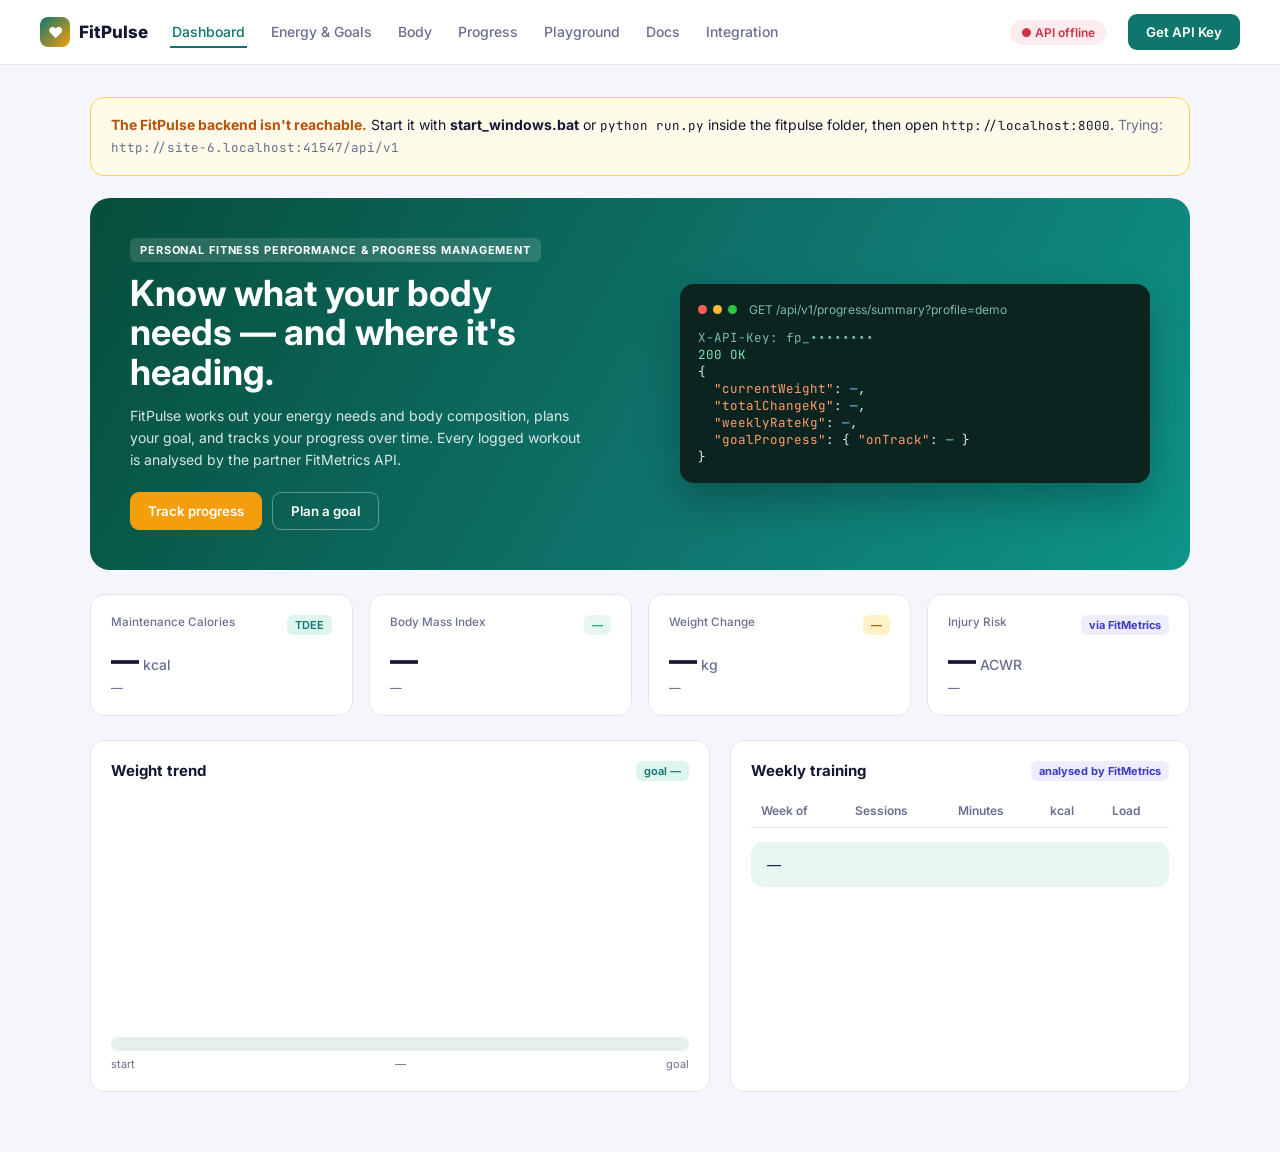
==== commit eec459c8: "Correct partner name to Maajith Co-Authored-By: Claude Opus 5.5 <noreply@anthropic.com> Claude-Sessi" ====
--- a/fitpulse/frontend/index.html
+++ b/fitpulse/frontend/index.html
@@ -133,7 +133,7 @@
 </nav>
 <div class="modal" id="keyModal"><div class="card">
   <h3>Get a free FitPulse API key</h3><p class="sub" style="margin-bottom:14px">Send it in the <code class="mono">X-API-Key</code> header · 60 requests/min.</p>
-  <div id="keyForm"><label>Name</label><input id="kName" value="Majit"><label style="margin-top:10px">Email</label><input id="kMail" value="majit@vitstudent.ac.in">
+  <div id="keyForm"><label>Name</label><input id="kName" value="Maajith"><label style="margin-top:10px">Email</label><input id="kMail" value="majit@vitstudent.ac.in">
   <div id="kErr" style="color:#d0314a;font-size:13px;margin-top:8px"></div><div style="display:flex;gap:8px;margin-top:12px"><button class="btn" onclick="makeKey()">Generate key</button><button class="btn o" onclick="closeKey()">Cancel</button></div></div>
   <div id="keyDone" style="display:none"><label>Your API key</label><div class="keybox" id="kOut"></div><p style="font-size:13px;color:var(--mute)">Saved in this browser — the website now uses your key.</p><button class="btn" style="margin-top:12px" onclick="closeKey()">Done</button></div>
 </div></div>
@@ -418,7 +418,7 @@
  'POST /fitness/partner-sync': {g:'Progress (uses FitMetrics)',d:'Energy target adjusted by a FitMetrics workout', b:{age:21,gender:'male',height:178,weight:74,activity:'running',duration:45,avgHr:172,restingHr:62}},
  'POST /progress/demo-seed': {g:'Progress',d:'Fill a profile with 6 weeks of sample data', b:{profile:'demo'}},
  'POST /reports/profile': {g:'Reports & keys',d:'PDF profile & progress report', b:{age:21,gender:'male',height:178,weight:74,profile:'demo'}},
- 'POST /keys': {g:'Reports & keys',d:'Issue a free API key (public)', b:{name:'Majit',email:'majit@vitstudent.ac.in'}},
+ 'POST /keys': {g:'Reports & keys',d:'Issue a free API key (public)', b:{name:'Maajith',email:'majit@vitstudent.ac.in'}},
 };
 function fillBody(){const e=EPS[$('pEp').value];$('pBody').value=e.b?JSON.stringify(e.b,null,2):'// GET request — no body'}
 async function send(){const [m,p]=$('pEp').value.split(' '),t=performance.now();let r;const body=m==='GET'?undefined:$('pBody').value;
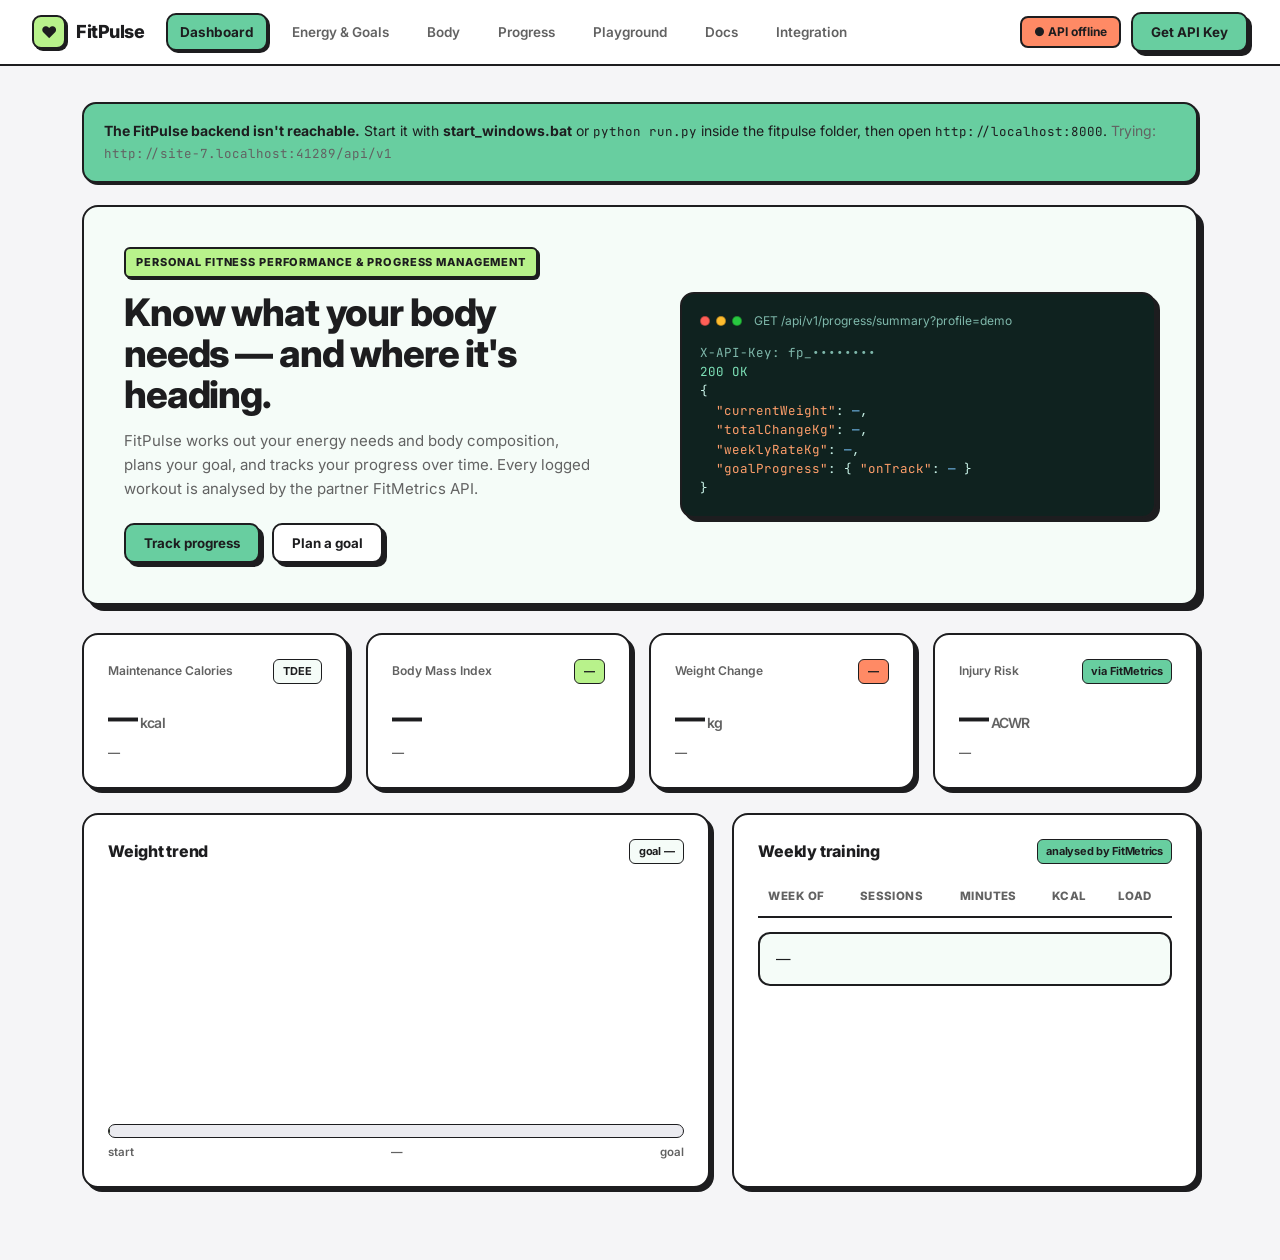
==== commit 75217246: "style: apply green neobrutalist frontend theme" ====
--- a/fitpulse/frontend/index.html
+++ b/fitpulse/frontend/index.html
@@ -4,130 +4,553 @@
 <meta charset="utf-8">
 <meta name="viewport" content="width=device-width,initial-scale=1">
 <title>FitPulse — Personal Fitness Performance & Progress Management</title>
-<link href="https://fonts.googleapis.com/css2?family=Inter:wght@400;500;600;700;800&family=JetBrains+Mono:wght@400;500&display=swap" rel="stylesheet">
+<link href="https://fonts.googleapis.com/css2?family=Inter:wght@400;500;600;700;800&family=JetBrains+Mono:wght@400;500;600&display=swap" rel="stylesheet">
 <style>
-:root{--bg:#f5f6fb;--card:#fff;--ink:#141632;--mute:#6b6f8e;--line:#e4e6f0;--pri:#0f766e;--pri2:#14b8a6;--acc:#f59e0b;--good:#14a37f;--code:#0b2420}
-*{box-sizing:border-box;margin:0;padding:0}
-body{font-family:Inter,system-ui,sans-serif;background:var(--bg);color:var(--ink);font-size:14px}
-nav{background:#fff;border-bottom:1px solid var(--line);display:flex;align-items:center;gap:28px;padding:14px 40px;position:sticky;top:0;z-index:5}
-.logo{display:flex;align-items:center;gap:9px;font-weight:800;font-size:17px}
-.logo i{width:30px;height:30px;border-radius:8px;background:linear-gradient(135deg,var(--pri),var(--acc));display:grid;place-items:center;color:#fff;font-style:normal;font-size:15px}
-nav a{color:var(--mute);text-decoration:none;font-weight:500;cursor:pointer;padding:6px 2px;border-bottom:2px solid transparent}
-nav a.on{color:var(--pri);border-color:var(--pri)}
-nav .sp{flex:1}
-.pill{font-size:12px;padding:5px 11px;border-radius:99px;background:#e8f7f2;color:var(--good);font-weight:600}
-.btn{background:var(--pri);color:#fff;border:0;border-radius:9px;padding:10px 18px;font-weight:600;cursor:pointer;font-family:inherit}
-.btn.o{background:#fff;color:var(--pri);border:1px solid var(--line)}
-main{max-width:1180px;margin:0 auto;padding:32px 40px 60px}
-section{display:none}section.on{display:block}
-.hero{display:grid;grid-template-columns:1.1fr 1fr;gap:32px;align-items:center;background:linear-gradient(120deg,#064e3b,#0f766e 60%,#0d9488);border-radius:20px;padding:40px;color:#fff;margin-bottom:24px}
-.hero h1{font-size:36px;line-height:1.1;margin:12px 0}
-.hero p{opacity:.85;line-height:1.6;max-width:460px}
-.tag{display:inline-block;font-size:11px;font-weight:700;letter-spacing:.08em;text-transform:uppercase;background:rgba(255,255,255,.14);padding:5px 10px;border-radius:6px}
-.hero .btns{display:flex;gap:10px;margin-top:20px}
-.hero .btn{background:var(--acc)}.hero .btn.o{background:transparent;color:#fff;border-color:rgba(255,255,255,.35)}
-pre,.mono{font-family:'JetBrains Mono',monospace;font-size:12.5px}
-.codebox{background:var(--code);border-radius:14px;padding:18px;color:#c9f3e8;box-shadow:0 20px 40px rgba(0,0,0,.25)}
-.codebox .h{display:flex;gap:6px;margin-bottom:12px;align-items:center;color:#7fb8ab;font-size:12px}
-.codebox .h b{width:9px;height:9px;border-radius:50%;background:#ff5f57}.codebox .h b:nth-child(2){background:#febc2e}.codebox .h b:nth-child(3){background:#28c840}
-.k{color:#ff9f6b}.s{color:#9be29b}.n{color:#7cc7ff}
-.grid4{display:grid;grid-template-columns:repeat(4,1fr);gap:16px;margin-bottom:24px}
-.grid2{display:grid;grid-template-columns:1fr 1fr;gap:20px}
-.grid3{display:grid;grid-template-columns:repeat(3,1fr);gap:16px}
-.card{background:var(--card);border:1px solid var(--line);border-radius:14px;padding:20px}
-.stat small{color:var(--mute);font-weight:500;display:flex;justify-content:space-between}
-.stat .v{font-size:28px;font-weight:800;margin:8px 0 4px}
-.stat .v span{font-size:14px;color:var(--mute);font-weight:500}
-.chip{font-size:11px;font-weight:600;padding:3px 8px;border-radius:6px;background:#ddf4ef;color:var(--pri)}
-.chip.or{background:#fef3c7;color:#b45309}.chip.gr{background:#e6f6f1;color:var(--good)}
-h2{font-size:24px;margin-bottom:6px}h3{font-size:15px;margin-bottom:14px}
-.sub{color:var(--mute);margin-bottom:22px}
-.eyebrow{font-size:11px;font-weight:700;letter-spacing:.1em;color:var(--acc);text-transform:uppercase;margin-bottom:6px}
-.zone{display:grid;grid-template-columns:150px 1fr 90px;align-items:center;gap:12px;margin:9px 0;font-size:13px}
-.bar{height:10px;border-radius:6px;background:#eef0f7;overflow:hidden}.bar i{display:block;height:100%;border-radius:6px}
-label{display:block;font-size:12px;font-weight:600;color:var(--mute);margin-bottom:5px}
-input,select,textarea{width:100%;padding:10px 12px;border:1px solid var(--line);border-radius:9px;font-family:inherit;font-size:14px;background:#fafbff}
-.f2{display:grid;grid-template-columns:1fr 1fr;gap:12px;margin-bottom:12px}
-.f3{display:grid;grid-template-columns:1fr 1fr 1fr;gap:12px;margin-bottom:12px}
-.seg{display:flex;gap:6px;margin-bottom:14px}.seg button{flex:1;padding:9px;border:1px solid var(--line);border-radius:9px;background:#fff;font-family:inherit;font-weight:600;color:var(--mute);cursor:pointer}
-.seg button.on{background:var(--pri);color:#fff;border-color:var(--pri)}
-.res{display:flex;justify-content:space-between;align-items:center;padding:12px 0;border-bottom:1px dashed var(--line)}
-.res b{font-size:18px}
-table{width:100%;border-collapse:collapse;font-size:13px}
-th{text-align:left;color:var(--mute);font-weight:600;padding:9px 10px;border-bottom:1px solid var(--line);font-size:12px}
-td{padding:10px;border-bottom:1px solid var(--line)}
-.m{font-family:'JetBrains Mono',monospace;font-size:11px;font-weight:700;padding:3px 7px;border-radius:5px;background:#fef3c7;color:#b45309}
-.m.get{background:#e6f6f1;color:var(--good)}
-.pg{display:grid;grid-template-columns:1fr 1fr;gap:0;background:var(--code);border-radius:16px;overflow:hidden}
-.pg>div{padding:20px}.pg>div+div{border-left:1px solid #1d3d37}
-.pg select,.pg textarea{background:#12312b;border-color:#245049;color:#dfe1ff;font-family:'JetBrains Mono',monospace;font-size:12.5px}
-.pg label{color:#7fb8ab}
-.pg pre{color:#c9f3e8;white-space:pre-wrap;min-height:330px}
-.status{font-size:12px;color:#7ee2b8;font-family:'JetBrains Mono',monospace}
-.ep{border:1px solid var(--line);border-radius:12px;margin-bottom:12px;background:#fff}
-.ep .t{display:flex;gap:12px;align-items:center;padding:14px 18px}
-.ep .t code{font-family:'JetBrains Mono',monospace;font-weight:600}
-.ep .t>span:last-child{color:var(--mute);margin-left:auto}
-.ep .b{border-top:1px solid var(--line);padding:14px 18px;display:grid;grid-template-columns:1fr 1fr;gap:16px}
-.ep .b>div{min-width:0}.ep .b pre{white-space:pre-wrap;word-break:break-word;background:#f4f5fb;padding:12px;border-radius:9px;font-size:12px}
-.flow{display:flex;align-items:center;gap:14px;justify-content:center;margin:10px 0 24px}
-.node{background:#fff;border:1px solid var(--line);border-radius:14px;padding:16px 20px;text-align:center;min-width:200px}
-.node.me{border:2px solid var(--pri);background:#e8f6f2}
-.arrow{font-size:12px;color:var(--mute);text-align:center}.arrow b{display:block;font-size:22px;color:var(--acc)}
-
-.grid5{display:grid;grid-template-columns:repeat(4,1fr);gap:16px;margin-bottom:24px}
-.summary{background:#fff;border:1px solid var(--line);border-left:5px solid var(--acc);border-radius:14px;padding:18px 22px;margin-bottom:24px;display:flex;gap:18px;align-items:center}
-.summary .ic{width:44px;height:44px;border-radius:12px;background:#fef3c7;display:grid;place-items:center;font-size:22px;flex:none}
-.summary p{font-size:15px;line-height:1.55}
-.zone.hl{background:#fffbeb;border-radius:8px;padding:4px 6px;margin-left:-6px;margin-right:-6px;font-weight:700}
-.zone.hl b{color:#b45309}
-.meter{height:12px;border-radius:8px;background:linear-gradient(90deg,#a5b4fc,#6ee7b7,#fcd34d,#fb923c,#f43f5e);position:relative;margin:18px 0 8px}
-.meter i{position:absolute;top:-6px;width:4px;height:24px;background:var(--ink);border-radius:3px}
-.lvl{display:flex;gap:4px;margin-top:10px}.lvl span{flex:1;text-align:center;font-size:11px;padding:6px 0;border-radius:6px;background:#eef0f7;color:var(--mute);font-weight:600}
-.lvl span.on{background:var(--pri);color:#fff}
-.sec{font-size:11px;font-weight:700;letter-spacing:.08em;color:var(--mute);text-transform:uppercase;margin:16px 0 4px}
-
-nav{gap:22px}
-.grid5{display:grid;grid-template-columns:repeat(4,1fr);gap:16px;margin-bottom:24px}
-.summary{background:#fff;border:1px solid var(--line);border-left:5px solid var(--acc);border-radius:14px;padding:18px 22px;margin-bottom:24px;display:flex;gap:18px;align-items:center}
-.summary .ic{width:44px;height:44px;border-radius:12px;background:#fef3c7;display:grid;place-items:center;font-size:22px;flex:none}
-.summary p{font-size:15px;line-height:1.55}
-.zone.hl{background:#fffbeb;border-radius:8px;padding:4px 6px;margin-left:-6px;margin-right:-6px;font-weight:700}
-.zone.hl b{color:#b45309}
-.meter{height:12px;border-radius:8px;background:linear-gradient(90deg,#a5b4fc,#6ee7b7,#fcd34d,#fb923c,#f43f5e);position:relative;margin:18px 0 8px}
-.meter i{position:absolute;top:-6px;width:4px;height:24px;background:var(--ink);border-radius:3px}
-.meter.acwr{background:linear-gradient(90deg,#a5b4fc 0 32%,#6ee7b7 32% 52%,#fcd34d 52% 60%,#f43f5e 60%)}
-.scale{display:flex;justify-content:space-between;font-size:11px;color:var(--mute)}
-.lvl{display:flex;gap:4px;margin-top:10px}.lvl span{flex:1;text-align:center;font-size:11px;padding:6px 0;border-radius:6px;background:#eef0f7;color:var(--mute);font-weight:600}
-.lvl span.on{background:var(--pri);color:#fff}
-.sec{font-size:11px;font-weight:700;letter-spacing:.08em;color:var(--mute);text-transform:uppercase;margin:16px 0 4px}
-.ring{width:150px;height:150px;border-radius:50%;display:grid;place-items:center;margin:6px auto 12px}
-.ring div{width:118px;height:118px;border-radius:50%;background:#fff;display:grid;place-items:center;text-align:center}
-.ring b{font-size:38px;line-height:1}.ring small{color:var(--mute);font-weight:600}
-.rec{background:#e8f6f2;border-radius:12px;padding:14px 16px;margin-top:12px}
-.rec b{color:var(--pri)}
-.flag{font-size:12.5px;color:#b4471a;background:#fffbeb;border-radius:8px;padding:8px 10px;margin-top:8px}
-.hbar{display:grid;grid-template-columns:90px 1fr 70px;gap:10px;align-items:center;margin:8px 0;font-size:13px}
-.sets td input{padding:6px 8px;font-size:13px}
-.sets td{padding:6px 6px}
-.x{background:none;border:0;color:var(--mute);cursor:pointer;font-size:16px}
-.modal{position:fixed;inset:0;background:rgba(20,22,50,.45);display:none;place-items:center;z-index:20}
-.modal.on{display:grid}
-.modal .card{width:440px;box-shadow:0 30px 60px rgba(0,0,0,.25)}
-.keybox{font-family:'JetBrains Mono',monospace;background:#0b2420;color:#7ee2b8;padding:12px;border-radius:9px;margin:10px 0;word-break:break-all;font-size:13px}
-.grp{font-size:11px;font-weight:700;letter-spacing:.08em;color:var(--acc);text-transform:uppercase;margin:22px 0 8px}
-
-.chart{width:100%;height:230px}
-.goalbar{height:14px;border-radius:8px;background:#e6efed;overflow:hidden;margin:10px 0 6px}.goalbar i{display:block;height:100%;background:linear-gradient(90deg,#14b8a6,#0f766e);border-radius:8px}
-.macro{display:grid;grid-template-columns:80px 1fr 80px;gap:10px;align-items:center;margin:9px 0;font-size:13px}
-.big{font-size:34px;font-weight:800}
-.tabs{display:flex;gap:8px;margin-bottom:14px}
-.badge-src{font-size:11px;font-weight:700;color:#3d3bbf;background:#eeedfd;padding:3px 8px;border-radius:6px}
+:root {
+  --background: #f5f5f7;
+  --surface: #ffffff;
+  --surface-secondary: #f5fcf8;
+  --text-primary: #1d1d1f;
+  --text-secondary: #626262;
+  --border-strong: #1d1d1f;
+  --accent: #68cea0;
+  --accent-secondary: #ff8a65;
+  --accent-tertiary: #b8f28b;
+  --radius-card: 16px;
+  --radius-control: 10px;
+  --border-width: 2px;
+  --shadow-hard: 4px 4px 0 #1d1d1f;
+  --shadow-hard-hover: 6px 6px 0 #1d1d1f;
+  --shadow-hard-sm: 2px 2px 0 #1d1d1f;
+  --shadow-none: 0 0 0 transparent;
+  --ease-out: cubic-bezier(0.22, 1, 0.36, 1);
+  --duration-press: 100ms;
+  --duration-base: 250ms;
+
+  /* Mapped FitPulse Tokens */
+  --bg: var(--background);
+  --card: var(--surface);
+  --ink: var(--text-primary);
+  --mute: var(--text-secondary);
+  --line: #d2d2d7;
+  --pri: #0f766e;
+  --pri2: #14b8a6;
+  --acc: #ff8a65;
+  --good: #14a37f;
+  --code: #0f221f;
+}
+* { box-sizing: border-box; margin: 0; padding: 0; }
+body {
+  font-family: -apple-system, BlinkMacSystemFont, "SF Pro Text", "Inter", "Segoe UI", sans-serif;
+  background: var(--bg);
+  color: var(--ink);
+  font-size: 14.5px;
+  line-height: 1.55;
+  -webkit-font-smoothing: antialiased;
+}
+nav {
+  background: rgba(255, 255, 255, 0.92);
+  backdrop-filter: blur(12px);
+  -webkit-backdrop-filter: blur(12px);
+  border-bottom: var(--border-width) solid var(--border-strong);
+  display: flex;
+  align-items: center;
+  gap: 10px;
+  padding: 12px 32px;
+  position: sticky;
+  top: 0;
+  z-index: 10;
+  flex-wrap: wrap;
+}
+.logo {
+  display: flex;
+  align-items: center;
+  gap: 10px;
+  font-weight: 800;
+  font-size: 18px;
+  letter-spacing: -0.025em;
+  margin-right: 12px;
+}
+.logo i {
+  width: 34px;
+  height: 34px;
+  border-radius: 9px;
+  background: var(--accent-tertiary) !important;
+  border: var(--border-width) solid var(--border-strong);
+  box-shadow: var(--shadow-hard-sm);
+  display: grid;
+  place-items: center;
+  color: var(--ink);
+  font-style: normal;
+  font-size: 16px;
+}
+nav a {
+  color: var(--mute);
+  text-decoration: none;
+  font-weight: 600;
+  font-size: 13.5px;
+  cursor: pointer;
+  padding: 7px 12px;
+  border-radius: var(--radius-control);
+  border: var(--border-width) solid transparent;
+  transition: transform var(--duration-press) var(--ease-out),
+              background-color var(--duration-press) var(--ease-out),
+              box-shadow var(--duration-press) var(--ease-out);
+}
+nav a:hover {
+  color: var(--ink);
+  background: var(--surface-secondary);
+}
+nav a.on {
+  color: var(--ink);
+  background: var(--accent);
+  border-color: var(--border-strong);
+  box-shadow: var(--shadow-hard-sm);
+  font-weight: 700;
+}
+nav .sp { flex: 1; }
+.pill {
+  font-size: 12px;
+  padding: 5px 12px;
+  border-radius: 8px;
+  background: var(--accent-tertiary);
+  color: var(--ink);
+  border: var(--border-width) solid var(--border-strong);
+  font-weight: 700;
+}
+.btn {
+  background: var(--accent);
+  color: var(--ink);
+  border: var(--border-width) solid var(--border-strong);
+  border-radius: var(--radius-control);
+  padding: 10px 18px;
+  font-weight: 700;
+  cursor: pointer;
+  font-family: inherit;
+  box-shadow: var(--shadow-hard);
+  transition: transform var(--duration-press) var(--ease-out),
+              box-shadow var(--duration-press) var(--ease-out),
+              background-color var(--duration-press) var(--ease-out);
+}
+.btn:hover {
+  background: #78d6ad;
+  transform: translate(-2px, -2px);
+  box-shadow: var(--shadow-hard-hover);
+}
+.btn:active {
+  transform: translate(2px, 2px);
+  box-shadow: 1px 1px 0 var(--border-strong);
+}
+.btn.o {
+  background: var(--surface);
+  color: var(--ink);
+  border: var(--border-width) solid var(--border-strong);
+}
+.btn.o:hover {
+  background: var(--surface-secondary);
+}
+main {
+  max-width: 1180px;
+  margin: 0 auto;
+  padding: 36px 32px 72px;
+}
+section { display: none; }
+section.on { display: block; }
+.hero {
+  display: grid;
+  grid-template-columns: 1.1fr 1fr;
+  gap: 32px;
+  align-items: center;
+  background: var(--surface-secondary);
+  border: var(--border-width) solid var(--border-strong);
+  border-radius: var(--radius-card);
+  box-shadow: var(--shadow-hard-hover);
+  padding: 40px;
+  color: var(--ink);
+  margin-bottom: 28px;
+}
+.hero h1 {
+  font-size: 38px;
+  font-weight: 800;
+  letter-spacing: -0.03em;
+  line-height: 1.08;
+  margin: 14px 0;
+}
+.hero p {
+  color: var(--mute);
+  line-height: 1.6;
+  max-width: 470px;
+  font-size: 15px;
+}
+.tag {
+  display: inline-block;
+  font-size: 11px;
+  font-weight: 800;
+  letter-spacing: 0.08em;
+  text-transform: uppercase;
+  background: var(--accent-tertiary);
+  color: var(--ink);
+  border: var(--border-width) solid var(--border-strong);
+  box-shadow: var(--shadow-hard-sm);
+  padding: 5px 10px;
+  border-radius: 6px;
+}
+.hero .btns { display: flex; gap: 12px; margin-top: 22px; }
+.hero .btn { background: var(--accent); color: var(--ink); }
+.hero .btn.o { background: var(--surface); color: var(--ink); border-color: var(--border-strong); }
+pre, .mono { font-family: 'JetBrains Mono', monospace; font-size: 12.5px; }
+.codebox {
+  background: var(--code);
+  border: var(--border-width) solid var(--border-strong);
+  border-radius: 14px;
+  padding: 18px;
+  color: #c9f3e8;
+  box-shadow: var(--shadow-hard);
+}
+.codebox .h {
+  display: flex;
+  gap: 6px;
+  margin-bottom: 12px;
+  align-items: center;
+  color: #7fb8ab;
+  font-size: 12px;
+}
+.codebox .h b { width: 10px; height: 10px; border-radius: 50%; background: #ff5f57; border: 1px solid rgba(0,0,0,0.3); }
+.codebox .h b:nth-child(2) { background: #febc2e; }
+.codebox .h b:nth-child(3) { background: #28c840; }
+.k { color: #ff9f6b; }
+.s { color: #b8f28b; }
+.n { color: #7cc7ff; }
+.grid4, .grid5 {
+  display: grid;
+  grid-template-columns: repeat(4, 1fr);
+  gap: 18px;
+  margin-bottom: 24px;
+}
+.grid2 { display: grid; grid-template-columns: 1fr 1fr; gap: 22px; }
+.grid3 { display: grid; grid-template-columns: repeat(3, 1fr); gap: 18px; }
+.card {
+  background: var(--card);
+  border: var(--border-width) solid var(--border-strong);
+  border-radius: var(--radius-card);
+  box-shadow: var(--shadow-hard);
+  padding: 24px;
+}
+.stat small {
+  color: var(--mute);
+  font-weight: 600;
+  display: flex;
+  justify-content: space-between;
+  align-items: center;
+}
+.stat .v {
+  font-size: 30px;
+  font-weight: 800;
+  letter-spacing: -0.03em;
+  margin: 10px 0 4px;
+}
+.stat .v span {
+  font-size: 14px;
+  color: var(--mute);
+  font-weight: 600;
+}
+.chip {
+  font-size: 11px;
+  font-weight: 700;
+  padding: 3px 9px;
+  border-radius: 6px;
+  background: var(--surface-secondary);
+  color: var(--ink);
+  border: 1.5px solid var(--border-strong);
+}
+.chip.or { background: var(--accent-secondary); color: var(--ink); }
+.chip.gr { background: var(--accent-tertiary); color: var(--ink); }
+h2 {
+  font-size: 28px;
+  font-weight: 800;
+  letter-spacing: -0.025em;
+  margin-bottom: 6px;
+}
+h3 {
+  font-size: 16px;
+  font-weight: 800;
+  letter-spacing: -0.015em;
+  margin-bottom: 14px;
+}
+.sub { color: var(--mute); margin-bottom: 24px; font-size: 15px; }
+.eyebrow {
+  display: inline-block;
+  font-size: 11px;
+  font-weight: 800;
+  letter-spacing: 0.08em;
+  color: var(--ink);
+  background: var(--accent);
+  border: 1.5px solid var(--border-strong);
+  padding: 3px 8px;
+  border-radius: 6px;
+  text-transform: uppercase;
+  margin-bottom: 8px;
+}
+.zone { display: grid; grid-template-columns: 150px 1fr 90px; align-items: center; gap: 12px; margin: 10px 0; font-size: 13px; }
+.bar {
+  height: 12px;
+  border-radius: 6px;
+  background: #ebebf0;
+  border: 1.5px solid var(--border-strong);
+  overflow: hidden;
+}
+.bar i { display: block; height: 100%; }
+label {
+  display: block;
+  font-size: 12.5px;
+  font-weight: 700;
+  color: var(--ink);
+  margin-bottom: 6px;
+}
+input, select, textarea {
+  width: 100%;
+  padding: 10px 12px;
+  border: var(--border-width) solid var(--border-strong);
+  border-radius: var(--radius-control);
+  font-family: inherit;
+  font-size: 14px;
+  font-weight: 500;
+  background: var(--surface);
+  color: var(--ink);
+  transition: background-color var(--duration-press) var(--ease-out),
+              box-shadow var(--duration-press) var(--ease-out);
+}
+input:focus, select:focus, textarea:focus {
+  outline: none;
+  background: var(--surface-secondary);
+  box-shadow: var(--shadow-hard-sm);
+}
+.f2 { display: grid; grid-template-columns: 1fr 1fr; gap: 12px; margin-bottom: 12px; }
+.f3 { display: grid; grid-template-columns: 1fr 1fr 1fr; gap: 12px; margin-bottom: 12px; }
+.seg { display: flex; gap: 6px; margin-bottom: 14px; }
+.seg button {
+  flex: 1;
+  padding: 9px;
+  border: var(--border-width) solid var(--border-strong);
+  border-radius: var(--radius-control);
+  background: var(--surface);
+  font-family: inherit;
+  font-weight: 700;
+  color: var(--ink);
+  cursor: pointer;
+}
+.seg button.on { background: var(--accent); color: var(--ink); box-shadow: var(--shadow-hard-sm); }
+.res {
+  display: flex;
+  justify-content: space-between;
+  align-items: center;
+  padding: 12px 0;
+  border-bottom: 1.5px dashed var(--line);
+}
+.res b { font-size: 17px; font-weight: 800; }
+table { width: 100%; border-collapse: collapse; font-size: 13.5px; }
+th {
+  text-align: left;
+  color: var(--mute);
+  font-weight: 800;
+  text-transform: uppercase;
+  letter-spacing: 0.04em;
+  padding: 10px;
+  border-bottom: var(--border-width) solid var(--border-strong);
+  font-size: 11.5px;
+}
+td { padding: 10px; border-bottom: 1px solid var(--line); }
+.m {
+  font-family: 'JetBrains Mono', monospace;
+  font-size: 11px;
+  font-weight: 700;
+  padding: 3px 8px;
+  border-radius: 6px;
+  border: 1.5px solid var(--border-strong);
+  background: var(--accent);
+  color: var(--ink);
+}
+.m.get { background: var(--accent-tertiary); color: var(--ink); }
+.pg {
+  display: grid;
+  grid-template-columns: 1fr 1fr;
+  gap: 0;
+  background: var(--code);
+  border: var(--border-width) solid var(--border-strong);
+  border-radius: var(--radius-card);
+  box-shadow: var(--shadow-hard);
+  overflow: hidden;
+}
+.pg > div { padding: 24px; }
+.pg > div + div { border-left: var(--border-width) solid #22443e; }
+.pg select, .pg textarea, .pg input {
+  background: #16332e;
+  border-color: #2c5e55;
+  color: #f5f5f7;
+  font-family: 'JetBrains Mono', monospace;
+  font-size: 12.5px;
+}
+.pg label { color: #8ecfc2; }
+.pg pre { color: #c9f3e8; white-space: pre-wrap; min-height: 330px; }
+.status { font-size: 12px; color: var(--accent-tertiary); font-family: 'JetBrains Mono', monospace; }
+.ep {
+  border: var(--border-width) solid var(--border-strong);
+  border-radius: var(--radius);
+  box-shadow: var(--shadow-hard-sm);
+  margin-bottom: 12px;
+  background: var(--surface);
+}
+.ep .t { display: flex; gap: 12px; align-items: center; padding: 14px 18px; }
+.ep .t code { font-family: 'JetBrains Mono', monospace; font-weight: 700; }
+.ep .t > span:last-child { color: var(--mute); margin-left: auto; }
+.ep .b {
+  border-top: var(--border-width) solid var(--border-strong);
+  padding: 16px 18px;
+  display: grid;
+  grid-template-columns: 1fr 1fr;
+  gap: 16px;
+  background: var(--surface-secondary);
+}
+.ep .b > div { min-width: 0; }
+.ep .b pre {
+  white-space: pre-wrap;
+  word-break: break-word;
+  background: var(--surface);
+  border: 1.5px solid var(--border-strong);
+  padding: 12px;
+  border-radius: 9px;
+  font-size: 12px;
+}
+.flow { display: flex; align-items: center; gap: 16px; justify-content: center; margin: 14px 0 28px; flex-wrap: wrap; }
+.node {
+  background: var(--surface);
+  border: var(--border-width) solid var(--border-strong);
+  border-radius: var(--radius-card);
+  box-shadow: var(--shadow-hard-sm);
+  padding: 18px 22px;
+  text-align: center;
+  min-width: 210px;
+}
+.node.me {
+  background: var(--accent-tertiary);
+  box-shadow: var(--shadow-hard);
+}
+.arrow { font-size: 12px; font-weight: 700; color: var(--mute); text-align: center; }
+.arrow b { display: block; font-size: 22px; color: var(--ink); }
+.meter {
+  height: 14px;
+  border-radius: 8px;
+  border: 1.5px solid var(--border-strong);
+  background: linear-gradient(90deg, #a5b4fc, #6ee7b7, #fcd34d, #fb923c, #f43f5e);
+  position: relative;
+  margin: 18px 0 8px;
+}
+.meter i {
+  position: absolute;
+  top: -6px;
+  width: 6px;
+  height: 24px;
+  background: var(--ink);
+  border: 1.5px solid #fff;
+  border-radius: 3px;
+}
+.scale { display: flex; justify-content: space-between; font-size: 11.5px; font-weight: 600; color: var(--mute); }
+.sec {
+  font-size: 11px;
+  font-weight: 800;
+  letter-spacing: 0.08em;
+  color: var(--mute);
+  text-transform: uppercase;
+  margin: 16px 0 6px;
+}
+.rec {
+  background: var(--surface-secondary);
+  border: var(--border-width) solid var(--border-strong);
+  border-radius: 12px;
+  padding: 14px 16px;
+  margin-top: 14px;
+}
+.rec b { color: var(--ink); }
+.flag {
+  font-size: 13px;
+  font-weight: 600;
+  color: var(--ink);
+  background: var(--accent-secondary);
+  border: var(--border-width) solid var(--border-strong);
+  border-radius: 10px;
+  padding: 10px 12px;
+  margin-top: 8px;
+}
+.modal {
+  position: fixed;
+  inset: 0;
+  background: rgba(29, 29, 31, 0.55);
+  backdrop-filter: blur(6px);
+  display: none;
+  place-items: center;
+  z-index: 20;
+}
+.modal.on { display: grid; }
+.modal .card { width: 440px; max-width: calc(100vw - 32px); box-shadow: var(--shadow-hard-hover); }
+.keybox {
+  font-family: 'JetBrains Mono', monospace;
+  background: var(--code);
+  color: var(--accent-tertiary);
+  border: var(--border-width) solid var(--border-strong);
+  padding: 12px;
+  border-radius: 9px;
+  margin: 10px 0;
+  word-break: break-all;
+  font-size: 13px;
+}
+.grp {
+  font-size: 12px;
+  font-weight: 800;
+  letter-spacing: 0.08em;
+  color: var(--ink);
+  text-transform: uppercase;
+  margin: 24px 0 10px;
+}
+.chart { width: 100%; height: 230px; }
+.goalbar {
+  height: 14px;
+  border-radius: 8px;
+  border: 1.5px solid var(--border-strong);
+  background: #ebebf0;
+  overflow: hidden;
+  margin: 10px 0 6px;
+}
+.goalbar i {
+  display: block;
+  height: 100%;
+  background: var(--accent-tertiary);
+  border-right: 1.5px solid var(--border-strong);
+}
+.macro { display: grid; grid-template-columns: 80px 1fr 80px; gap: 10px; align-items: center; margin: 9px 0; font-size: 13px; font-weight: 600; }
+.big { font-size: 36px; font-weight: 800; letter-spacing: -0.03em; }
+.tabs { display: flex; gap: 8px; margin-bottom: 14px; }
+.badge-src {
+  font-size: 11px;
+  font-weight: 700;
+  color: var(--ink);
+  background: var(--accent);
+  border: 1.5px solid var(--border-strong);
+  padding: 3px 8px;
+  border-radius: 6px;
+}
+@media (max-width: 900px) {
+  nav { padding: 12px 16px; }
+  main { padding: 24px 16px 48px; }
+  .hero, .grid2, .grid3, .grid4, .grid5, .pg { grid-template-columns: 1fr !important; }
+}
+@media (prefers-reduced-motion: reduce) {
+  *, *::before, *::after { animation-duration: 0.01ms !important; transition-duration: 0.01ms !important; }
+}
 </style>
 </head>
 <body>
 <nav>
-  <div class="logo"><i style="background:linear-gradient(135deg,#0f766e,#f59e0b)">♥</i>FitPulse</div>
+  <div class="logo"><i>♥</i>FitPulse</div>
   <a data-s="dash" class="on">Dashboard</a><a data-s="energy">Energy &amp; Goals</a><a data-s="body">Body</a><a data-s="prog">Progress</a><a data-s="play">Playground</a><a data-s="docs">Docs</a><a data-s="intg">Integration</a>
   <div class="sp"></div><span class="pill" id="health">● checking…</span><button class="btn" onclick="openKey()">Get API Key</button>
 </nav>
@@ -138,8 +561,8 @@
   <div id="keyDone" style="display:none"><label>Your API key</label><div class="keybox" id="kOut"></div><p style="font-size:13px;color:var(--mute)">Saved in this browser — the website now uses your key.</p><button class="btn" style="margin-top:12px" onclick="closeKey()">Done</button></div>
 </div></div>
 <main>
-<div id="offline" style="display:none;background:#fffbeb;border:1px solid #fcd34d;border-radius:14px;padding:16px 20px;margin-bottom:22px;font-size:14px;line-height:1.6">
-  <b style="color:#b45309">The FitPulse backend isn't reachable.</b> Start it with <b>start_windows.bat</b> or <code class="mono">python run.py</code> inside the fitpulse folder, then open <code class="mono">http://localhost:8000</code>. <span style="color:var(--mute)">Trying: <code class="mono" id="apiUrl"></code></span>
+<div id="offline" style="display:none;background:var(--accent);border:2px solid var(--border-strong);box-shadow:var(--shadow-hard-sm);border-radius:14px;padding:16px 20px;margin-bottom:22px;font-size:14px;line-height:1.6">
+  <b>The FitPulse backend isn't reachable.</b> Start it with <b>start_windows.bat</b> or <code class="mono">python run.py</code> inside the fitpulse folder, then open <code class="mono">http://localhost:8000</code>. <span style="color:var(--mute)">Trying: <code class="mono" id="apiUrl"></code></span>
 </div>
 
 <!-- DASHBOARD -->
@@ -249,7 +672,7 @@
     <div><label>Endpoint</label><select id="pEp" onchange="fillBody()"></select>
       <label style="margin-top:12px">Header · X-API-Key</label><input id="pKey" class="mono">
       <label style="margin-top:12px">Request body (JSON)</label><textarea id="pBody" rows="13"></textarea>
-      <button class="btn" style="margin-top:14px;background:var(--acc)" onclick="send()">Send request ▶</button></div>
+      <button class="btn" style="margin-top:14px;background:var(--accent)" onclick="send()">Send request ▶</button></div>
     <div><label>Response <span class="status" id="pStat" style="float:right"></span></label><pre id="pOut">// response will appear here</pre></div>
   </div>
 </section>
@@ -270,7 +693,7 @@
 <section id="intg">
   <div class="eyebrow">Service-to-service</div><h2>Partner Integration</h2><p class="sub">FitPulse (23MIC0052) answers <b>“what does this person need, and how are they progressing?”</b> — FitMetrics (23MIC0060) answers <b>“what did each workout do?”</b></p>
   <div class="flow">
-    <div class="node me"><b>FitPulse API</b><br><small style="color:var(--mute)">23MIC0052 · energy &amp; progress</small></div>
+    <div class="node me"><b>FitPulse API</b><br><small style="color:var(--ink)">23MIC0052 · energy &amp; progress</small></div>
     <div class="arrow">POST /metrics/workout-analysis<br>POST /metrics/training-balance<b>⇄</b>JSON</div>
     <div class="node"><b>FitMetrics API</b><br><small style="color:var(--mute)">23MIC0060 · workout analytics</small></div>
   </div>
@@ -316,7 +739,7 @@
 const row=(k,val,c='')=>`<div class="res"><span>${k}</span><b>${val} ${c}</b></div>`;
 const flag=t=>`<div class="flag">${t}</div>`;
 function health(){return fetch(API+'/health').then(r=>r.json()).then(()=>{offline(false);$('health').textContent='● API online · '+(KEY==DEMO?'demo key':'your key');$('health').style.cssText='';return true})
-  .catch(()=>{offline(true);$('health').textContent='● API offline';$('health').style.cssText='background:#fdecee;color:#d0314a';return false})}
+  .catch(()=>{offline(true);$('health').textContent='● API offline';$('health').style.cssText='background:#ff8a65;color:#1d1d1f';return false})}
 function openKey(){$('keyModal').classList.add('on');$('keyForm').style.display='';$('keyDone').style.display='none'}
 function closeKey(){$('keyModal').classList.remove('on')}
 async function makeKey(){let r;try{r=await fetch(API+'/keys',{method:'POST',headers:{'Content-Type':'application/json'},body:JSON.stringify({name:$('kName').value,email:$('kMail').value})}).then(r=>r.json())}catch(e){r={success:false,error:'API is offline'}}
@@ -326,17 +749,17 @@
 
 // ---------- weight chart
 function chart(ms, goal){
-  const W=600,H=230,pad=34; if(!ms.length){$('wChart').innerHTML='<text x="300" y="115" text-anchor="middle" fill="#6b6f8e" font-size="14">No measurements yet — log one or load demo data</text>';return}
+  const W=600,H=230,pad=34; if(!ms.length){$('wChart').innerHTML='<text x="300" y="115" text-anchor="middle" fill="#626262" font-size="14">No measurements yet — log one or load demo data</text>';return}
   const t=ms.map(m=>new Date(m.date).getTime()), ws=ms.map(m=>m.weight);
   let lo=Math.min(...ws,goal?goal.targetWeight:99), hi=Math.max(...ws); lo=Math.floor(lo-1); hi=Math.ceil(hi+1);
   let t0=t[0], t1=Math.max(t[t.length-1], goal?new Date(goal.targetDate).getTime():0); if(t1===t0)t1=t0+86400000;
   const X=x=>pad+(x-t0)/(t1-t0)*(W-pad*2), Y=y=>H-pad-(y-lo)/(hi-lo)*(H-pad*2);
   let s='';
-  for(let g=lo; g<=hi; g+=Math.max(1,Math.round((hi-lo)/4))){s+=`<line x1="${pad}" x2="${W-pad}" y1="${Y(g)}" y2="${Y(g)}" stroke="#e4e6f0"/><text x="${pad-6}" y="${Y(g)+4}" font-size="11" text-anchor="end" fill="#6b6f8e">${g}</text>`}
-  if(goal){const gy=Y(goal.targetWeight); s+=`<line x1="${pad}" x2="${W-pad}" y1="${gy}" y2="${gy}" stroke="#f59e0b" stroke-dasharray="6 4" stroke-width="2"/><text x="${W-pad}" y="${gy-6}" font-size="11" text-anchor="end" fill="#b45309">goal ${goal.targetWeight} kg · ${goal.targetDate}</text>`}
-  s+=`<polyline fill="none" stroke="#0f766e" stroke-width="3" points="${ms.map((m,i)=>X(t[i])+','+Y(m.weight)).join(' ')}"/>`;
-  ms.forEach((m,i)=>s+=`<circle cx="${X(t[i])}" cy="${Y(m.weight)}" r="4.5" fill="#fff" stroke="#0f766e" stroke-width="2.5"><title>${m.date}: ${m.weight} kg</title></circle>`);
-  s+=`<text x="${X(t[0])}" y="${H-10}" font-size="11" fill="#6b6f8e">${ms[0].date}</text><text x="${X(t[t.length-1])}" y="${H-10}" font-size="11" text-anchor="middle" fill="#6b6f8e">${ms[ms.length-1].date}</text>`;
+  for(let g=lo; g<=hi; g+=Math.max(1,Math.round((hi-lo)/4))){s+=`<line x1="${pad}" x2="${W-pad}" y1="${Y(g)}" y2="${Y(g)}" stroke="#e5e5ea"/><text x="${pad-6}" y="${Y(g)+4}" font-size="11" font-weight="600" text-anchor="end" fill="#626262">${g}</text>`}
+  if(goal){const gy=Y(goal.targetWeight); s+=`<line x1="${pad}" x2="${W-pad}" y1="${gy}" y2="${gy}" stroke="#ff8a65" stroke-dasharray="6 4" stroke-width="2"/><text x="${W-pad}" y="${gy-6}" font-size="11" font-weight="700" text-anchor="end" fill="#1d1d1f">goal ${goal.targetWeight} kg · ${goal.targetDate}</text>`}
+  s+=`<polyline fill="none" stroke="#1d1d1f" stroke-width="3" points="${ms.map((m,i)=>X(t[i])+','+Y(m.weight)).join(' ')}"/>`;
+  ms.forEach((m,i)=>s+=`<circle cx="${X(t[i])}" cy="${Y(m.weight)}" r="5" fill="#68cea0" stroke="#1d1d1f" stroke-width="2"><title>${m.date}: ${m.weight} kg</title></circle>`);
+  s+=`<text x="${X(t[0])}" y="${H-10}" font-size="11" font-weight="600" fill="#626262">${ms[0].date}</text><text x="${X(t[t.length-1])}" y="${H-10}" font-size="11" font-weight="600" text-anchor="middle" fill="#626262">${ms[ms.length-1].date}</text>`;
   $('wChart').innerHTML=s}
 
 // ---------- dashboard
@@ -367,7 +790,7 @@
   const r=await post('/fitness/calories',b); if(!r.success){$('eOut').innerHTML=flag(errText(r));return} const e=r.data,m=e.macros;
   $('eOut').innerHTML=`<div class="sec">BMR models</div>`+row('Mifflin-St Jeor',e.bmrMifflinStJeor+' kcal')+row('Harris-Benedict',e.bmrHarrisBenedict+' kcal')+row('Katch-McArdle',e.bmrKatchMcArdle?e.bmrKatchMcArdle+' kcal':'— (needs body fat %)')+
    `<div class="sec">Daily energy</div>`+row('Maintenance (TDEE)',e.tdee+' kcal',`<span class="chip">×${e.activityMultiplier}</span>`)+row('Target for "'+e.goal+'"',e.targetCalories+' kcal',`<span class="chip or">${e.calorieAdjustment>=0?'+':''}${e.calorieAdjustment}</span>`)+
-   `<div class="sec">Macros</div>`+[['Protein',m.proteinGrams,m.proteinPct,'#0f766e'],['Carbs',m.carbsGrams,m.carbsPct,'#14b8a6'],['Fat',m.fatGrams,m.fatPct,'#f59e0b']].map(([k,g,p,c])=>`<div class="macro"><span>${k}</span><div class="bar"><i style="width:${p}%;background:${c}"></i></div><b>${g} g</b></div>`).join('')}
+   `<div class="sec">Macros</div>`+[['Protein',m.proteinGrams,m.proteinPct,'#b8f28b'],['Carbs',m.carbsGrams,m.carbsPct,'#68cea0'],['Fat',m.fatGrams,m.fatPct,'#ff8a65']].map(([k,g,p,c])=>`<div class="macro"><span>${k}</span><div class="bar"><i style="width:${p}%;background:${c}"></i></div><b>${g} g</b></div>`).join('')}
 async function plan(){
   const r=await post('/fitness/goal-plan',{...ME(),targetWeight:v('gT'),weeks:v('gWk')}); if(!r.success){$('gOut').innerHTML=flag(errText(r));return} const g=r.data;
   $('gK').textContent=g.dailyCalorieTarget;$('gS').textContent=g.safety;$('gS').className='chip '+(['Unsafe','Aggressive'].includes(g.safety)?'or':'gr');
